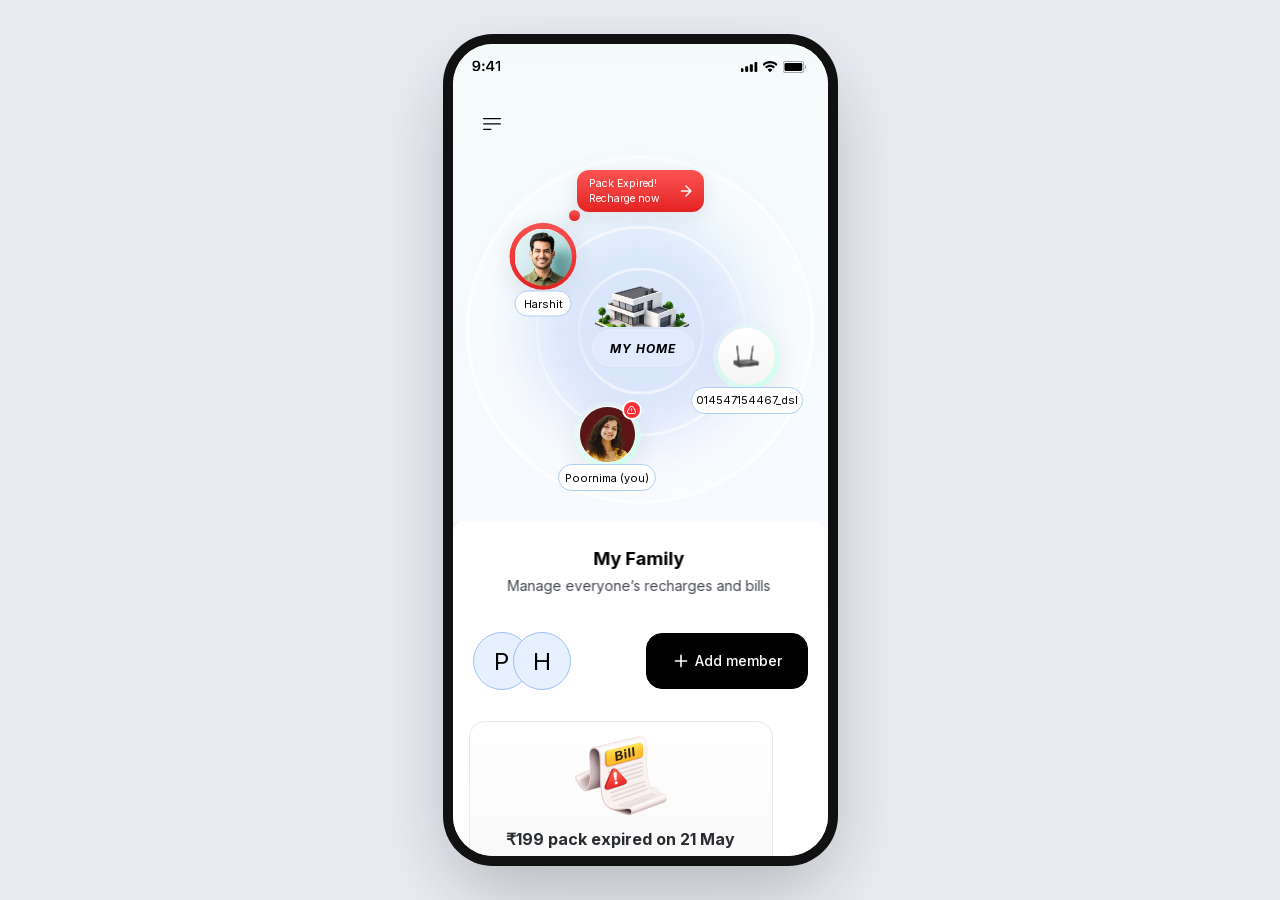
==== index.html @ bedd8c6b "Manage Family screen from Figma at 375x812 Co-Authored-By: Claude Opus 5.5 <noreply@anthropic.com>" ====
<!doctype html>
<html lang="en">
<head>
<meta charset="utf-8">
<meta name="viewport" content="width=device-width, initial-scale=1, viewport-fit=cover">
<title>My Family</title>
<link rel="stylesheet" href="fonts.css">
<link rel="stylesheet" href="screen.css">
<link rel="stylesheet" href="styles.css">
</head>
<body>
<div class="stage" id="stage">
  <div class="device" id="device">
    <main class="scroll" id="scroll">
      <!-- generated from Figma "Manage Family - Single User" (81554:162131) by figma/build.py -->
      <div class="fh">
          <div class="bg-white relative w-[375px] h-[812px]" id="screen">
            <div class="-translate-x-1/2 absolute bg-gradient-to-t from-[#f7f9ff] h-[565px] left-[calc(50%-0.25px)] overflow-clip to-[#f5fbfb] top-[0.08px] w-[375px]">
              <div class="-translate-x-1/2 absolute h-[72px] left-1/2 top-[44px] w-[375px]">
                <div class="absolute inset-[0_0.05%_0_-0.05%]">
                  <div class="absolute content-stretch flex flex-col items-start left-0 top-0">
                    <div class="content-stretch flex gap-[16px] items-center justify-center px-[20px] py-[16px] relative shrink-0 w-[375px]">
                      <div class="relative shrink-0 size-[40px]">
                        <img alt="" class="absolute block inset-0 max-w-none size-full" src="assets/imgIcon.svg">
                        <div class="absolute inset-1/4 overflow-clip">
                          <div class="absolute inset-[8.33%]">
                            <div class="-translate-x-1/2 -translate-y-1/2 absolute h-[10.222px] left-1/2 top-1/2 w-[16px]">
                              <div class="absolute inset-[-5.87%_-3.75%]">
                                <img alt="" class="block max-w-none size-full" src="assets/imgVector.svg">
                              </div>
                            </div>
                          </div>
                        </div>
                      </div>
                      <div class="content-stretch flex flex-col h-[40px] items-start relative shrink-0 w-[223px]"></div>
                      <div class="content-stretch flex items-center relative shrink-0 size-[40px]"></div>
                    </div>
                  </div>
                </div>
              </div>
              <div class="absolute h-[44px] left-0 top-0 w-[375px]">
                <div class="absolute h-[44px] left-0 top-0 w-[375px]"></div>
                <div class="absolute inset-[39.39%_5.42%_34.85%_88.09%]">
                  <img alt="" class="absolute block inset-0 max-w-none size-full" src="assets/imgBattery.svg">
                </div>
                <div class="absolute inset-[39.39%_13.24%_35.61%_82.67%]">
                  <img alt="" class="absolute block inset-0 max-w-none size-full" src="assets/imgWifi.svg">
                </div>
                <div class="absolute inset-[40.15%_18.67%_35.61%_76.8%]">
                  <img alt="" class="absolute block inset-0 max-w-none size-full" src="assets/imgCellularConnection.svg">
                </div>
                <div class="absolute inset-[27.27%_81.33%_27.27%_5.33%]">
                  <div class="-translate-x-1/2 -translate-y-1/2 absolute h-[11.089px] left-[calc(50%-10.79px)] top-[calc(50%-0.46px)] w-[28.426px]">
                    <img alt="" class="absolute block inset-0 max-w-none size-full" src="assets/img941.svg">
                  </div>
                </div>
              </div>
            </div>
            <div class="-translate-x-1/2 absolute h-[207px] left-[calc(50%-1.25px)] top-[189.08px] w-[203px]">
              <img alt="" class="absolute block inset-0 max-w-none size-full glow" src="assets/imgEllipse19119.svg">
            </div>
            <div class="-translate-x-1/2 absolute left-[calc(50%-1.25px)] size-[224px] top-[164.08px]">
              <img alt="" class="absolute block inset-0 max-w-none size-full glow" src="assets/imgEllipse19118.svg">
            </div>
            <div class="-translate-x-1/2 absolute contents left-1/2 top-[112.08px]">
              <div class="-translate-x-1/2 absolute bg-[rgba(255,255,255,0.3)] border-3 border-[rgba(255,255,255,0.6)] border-solid left-1/2 overflow-clip rounded-[360.92px] size-[348px] top-[112.08px]">
                <div class="-translate-x-1/2 -translate-y-1/2 absolute left-[calc(50%+0.5px)] size-[211px] top-[calc(50%+0.5px)]">
                  <img alt="" class="absolute block inset-0 max-w-none size-full" src="assets/imgEllipse19122.svg">
                </div>
                <div class="-translate-x-1/2 -translate-y-1/2 absolute left-[calc(50%+0.5px)] size-[127px] top-[calc(50%+0.5px)]">
                  <img alt="" class="absolute block inset-0 max-w-none size-full" src="assets/imgEllipse19123.svg">
                </div>
                <div class="absolute contents left-[120px] top-[168px]">
                  <div class="absolute bg-[rgba(255,255,255,0.2)] border border-[#eff1fc] border-solid h-[36px] left-[123px] rounded-[360.92px] top-[171px] w-[102px]"></div>
                  <div class="absolute contents left-[141px] top-[182px]">
                    <p class="-translate-x-1/2 [word-break:break-word] absolute font-[Inter] font-bold italic font-bold italic leading-[normal] left-[174px] text-[12px] text-black text-center top-[182px] tracking-[1px] whitespace-nowrap">
                      MY HOME
                    </p>
                  </div>
                </div>
                <div class="absolute h-[50px] left-[123.75px] top-[118px] w-[98px]">
                  <div class="absolute inset-0 overflow-hidden pointer-events-none">
                    <img alt="" class="absolute h-[160%] left-[-0.02%] max-w-none top-0 w-[100.56%]" src="assets/imgChatGptImageMay112026021814Pm1.png">
                  </div>
                </div>
              </div>
              <div class="-translate-x-1/2 -translate-y-1/2 absolute contents left-[calc(50%-32.75px)] top-[calc(50%-4.42px)]">
                <div class="absolute contents left-[121.25px] top-[357.08px]">
                  <div class="absolute contents left-[121.25px] top-[357.08px]">
                    <div class="absolute left-[121.25px] size-[67px] top-[357.08px]">
                      <div class="absolute inset-[-24.4%_-31.37%_-38.34%_-31.37%]">
                        <img alt="" class="block max-w-none size-full" src="assets/imgEllipse19121.svg">
                      </div>
                    </div>
                    <div class="absolute contents left-[126.25px] top-[362.08px]">
                      <div class="absolute contents left-[126.25px] top-[362.08px]">
                        <div class="absolute left-[126.25px] size-[57px] top-[362.08px]">
                          <img alt="" class="absolute block inset-0 max-w-none size-full" src="assets/imgEllipse19107.svg">
                        </div>
                        <div class="absolute contents left-[127.46px] top-[363.29px]">
                          <div class="absolute h-[57.732px] left-[117.32px] mask-alpha mask-intersect mask-no-clip mask-no-repeat mask-position-[10.136px_1.576px] mask-size-[54.579px_54.579px] top-[361.71px] w-[70.016px]" style="-webkit-mask-image:url(assets/imgScreenshot20260603At110626Am1.svg);mask-image:url(assets/imgScreenshot20260603At110626Am1.svg)">
                            <img alt="" class="absolute inset-0 max-w-none object-cover pointer-events-none size-full" src="assets/imgScreenshot20260603At110626Am2.png">
                          </div>
                        </div>
                      </div>
                    </div>
                  </div>
                </div>
                <div class="absolute bg-white border border-[#afcef4] border-solid h-[27px] left-[105.55px] rounded-[16px] top-[420.08px] w-[98.407px]"></div>
                <div class="-translate-x-1/2 -translate-y-1/2 [word-break:break-word] absolute flex flex-col font-[Inter] font-normal font-normal justify-center leading-[0] left-[154.75px] not-italic text-[11px] text-black text-center top-[434.08px] whitespace-nowrap" style="font-feature-settings:'liga' 0">
                  <p class="leading-[16px]">Poornima (you)</p>
                </div>
                <div class="-translate-x-1/2 -translate-y-1/2 absolute content-stretch flex items-center left-[calc(50%-8.25px)] top-[calc(50%-39.92px)]">
                  <div class="bg-[#fd2f36] border-[length:2px] border-[white] border-solid overflow-clip relative rounded-[100px] shrink-0 size-[20px]">
                    <div class="-translate-x-1/2 -translate-y-1/2 absolute content-stretch flex items-center justify-center left-1/2 rounded-[100px] top-1/2">
                      <div class="relative shrink-0 size-[12px]">
                        <div class="absolute inset-[12.5%]">
                          <div class="absolute inset-[4.45%_-0.01%]">
                            <img alt="" class="absolute block inset-0 max-w-none size-full" src="assets/imgIcn.svg">
                          </div>
                        </div>
                      </div>
                    </div>
                  </div>
                </div>
              </div>
              <div class="-translate-x-1/2 -translate-y-1/2 absolute contents left-[calc(50%+106.75px)] top-[calc(50%-81.42px)]">
                <div class="absolute contents left-[260.25px] top-[279.08px]">
                  <div class="absolute contents left-[260.25px] top-[279.08px]">
                    <div class="absolute left-[260.25px] size-[67px] top-[279.08px]">
                      <div class="absolute inset-[-24.4%_-31.37%_-38.34%_-31.37%]">
                        <img alt="" class="block max-w-none size-full" src="assets/imgEllipse19121.svg">
                      </div>
                    </div>
                    <div class="-translate-x-1/2 -translate-y-1/2 absolute contents left-[calc(50%+106.25px)] top-[calc(50%-93.42px)]">
                      <div class="absolute left-[265.25px] size-[57px] top-[284.08px]">
                        <img alt="" class="absolute block inset-0 max-w-none size-full" src="assets/imgGroup1597881185.svg">
                      </div>
                      <div class="-translate-x-1/2 -translate-y-1/2 absolute left-[calc(50%+106.25px)] mix-blend-luminosity size-[33px] top-[calc(50%-93.42px)]">
                        <img alt="" class="absolute inset-0 max-w-none object-cover opacity-80 pointer-events-none size-full" src="assets/imgImage1914.png">
                      </div>
                    </div>
                  </div>
                </div>
                <div class="absolute bg-white border border-[#afcef4] border-solid h-[27px] left-[238.25px] rounded-[16px] top-[343.08px] w-[112px]"></div>
                <div class="-translate-x-1/2 -translate-y-1/2 [word-break:break-word] absolute flex flex-col font-[Inter] font-normal font-normal justify-center leading-[0] left-[294.75px] not-italic text-[11px] text-black text-center top-[356.08px] whitespace-nowrap" style="font-feature-settings:'liga' 0">
                  <p class="leading-[16px]">014547154467_dsl</p>
                </div>
              </div>
              <div class="absolute contents left-[30.25px] top-[126.08px]">
                <a class="absolute contents cursor-pointer left-[116.25px] top-[126.08px]">
                  <div class="absolute bg-gradient-to-b from-[#fc5252] left-[116.25px] rounded-[16px] shadow-[0px_4px_13px_5px_rgba(133,140,143,0.1)] size-[11px] to-[#e32121] top-[166.08px]"></div>
                  <div class="absolute contents left-[124.25px] top-[126.08px]">
                    <div class="absolute contents left-[124.25px] top-[126.08px]">
                      <div class="absolute bg-gradient-to-b from-[#fc5252] h-[42px] left-[124.25px] rounded-[12px] shadow-[0px_4px_13px_5px_rgba(133,140,143,0.1)] to-[#e32121] top-[126.08px] w-[127.25px]"></div>
                      <div class="absolute left-[225.25px] overflow-clip size-[17px] top-[138.58px]">
                        <div class="absolute inset-[8.33%]">
                          <img alt="" class="absolute block inset-0 max-w-none size-full" src="assets/imgLiveContainer.svg">
                        </div>
                      </div>
                      <div class="-translate-y-1/2 [word-break:break-word] absolute flex flex-col font-[Inter] font-normal font-normal h-[26px] justify-center leading-[0] left-[136.25px] not-italic text-[10.5px] text-white top-[147.08px] w-[89px]">
                        <p class="leading-[15px]">Pack Expired! Recharge now</p>
                      </div>
                    </div>
                  </div>
                </a>
                <div class="absolute left-[30.25px] overflow-clip size-[120px] top-[167.08px]">
                  <div class="-translate-x-1/2 -translate-y-1/2 absolute content-stretch flex flex-col items-center justify-center left-[calc(50%+0.5px)] top-[calc(50%-1.5px)] w-[95px]">
                    <div class="grid-cols-[max-content] grid-rows-[max-content] inline-grid leading-[0] place-items-start relative shrink-0">
                      <div class="col-1 grid-cols-[max-content] grid-rows-[max-content] inline-grid ml-0 mt-0 place-items-start relative row-1">
                        <div class="col-1 ml-0 mt-0 relative row-1 size-[67px]">
                          <div class="absolute inset-[-24.4%_-31.37%_-38.34%_-31.37%]">
                            <img alt="" class="block max-w-none size-full" src="assets/imgEllipse19124.svg">
                          </div>
                        </div>
                        <div class="col-1 grid-cols-[max-content] grid-rows-[max-content] inline-grid ml-[5px] mt-[5px] place-items-start relative row-1">
                          <div class="col-1 ml-0 mt-0 relative row-1 size-[57px]">
                            <img alt="" class="absolute block inset-0 max-w-none size-full" src="assets/imgGroup1597881185.svg">
                          </div>
                        </div>
                      </div>
                    </div>
                    <div class="bg-white border border-[#afcef4] border-solid content-stretch flex items-center justify-center px-[8px] py-[4px] relative rounded-[16px] shrink-0">
                      <div class="[word-break:break-word] flex flex-col font-[Inter] font-normal font-normal justify-center leading-[0] not-italic relative shrink-0 text-[11px] text-black text-center whitespace-nowrap" style="font-feature-settings:'liga' 0">
                        <p class="leading-[16px]">Harshit</p>
                      </div>
                    </div>
                  </div>
                </div>
                <div class="absolute contents left-[62.25px] top-[185.08px]">
                  <div class="absolute h-[61.405px] left-[53.69px] mask-alpha mask-intersect mask-no-clip mask-no-repeat mask-position-[8.556px_0.847px] mask-size-[57px_57px] top-[184.23px] w-[68.613px]" style="-webkit-mask-image:url(assets/imgScreenshot20260603At110441Am1.svg);mask-image:url(assets/imgScreenshot20260603At110441Am1.svg)">
                    <img alt="" class="absolute inset-0 max-w-none object-cover pointer-events-none size-full" src="assets/imgScreenshot20260603At110441Am2.png">
                  </div>
                </div>
              </div>
            </div>
            <div class="-translate-x-1/2 absolute backdrop-blur-[8px] h-[114px] left-[calc(50%-1.25px)] overflow-clip top-[477.08px] w-[375px]">
              <div class="absolute bottom-0 content-stretch flex flex-col gap-[24px] items-center justify-end left-0 w-[375px]">
                <div class="bg-[white] content-stretch flex flex-col gap-[20px] items-center justify-center pt-[24px] px-[20px] relative rounded-tl-[24px] rounded-tr-[24px] shrink-0 w-[375px]">
                  <div class="content-stretch flex flex-col items-center justify-center relative shrink-0 w-[335px]">
                    <div class="content-stretch flex flex-col items-center justify-center relative shrink-0 w-[335px]">
                      <div class="sheet-text content-stretch flex flex-col gap-[4px] h-[76px] items-center relative shrink-0 w-full">
                        <div class="content-stretch flex gap-[4px] items-center justify-center px-[28px] relative shrink-0 w-full">
                          <div class="content-stretch flex flex-[1_0_0] items-center justify-center min-w-px relative">
                            <div class="[word-break:break-word] flex flex-[1_0_0] flex-col font-[Inter] font-bold justify-center leading-[0] min-w-px overflow-hidden relative text-[color:black] text-[length:18px] text-center text-ellipsis tracking-[0px]" style="font-feature-settings:'liga' 0">
                              <p class="leading-[26px] text-[18px]">My Family</p>
                            </div>
                          </div>
                        </div>
                        <p class="[word-break:break-word] flex-[1_0_0] font-[Inter] font-normal leading-[20px] min-h-px overflow-hidden relative text-[#44484f] text-[14px] text-center text-ellipsis tracking-[0px] w-[335px] whitespace-nowrap" style="font-feature-settings:'liga' 0">
                          Manage everyone’s recharges and bills
                        </p>
                      </div>
                    </div>
                  </div>
                  <div class="[word-break:break-word] flex flex-col font-[Inter] font-normal justify-center leading-[0] min-w-full relative shrink-0 text-[color:#696b6f] text-[length:14px] text-center tracking-[0px] w-[min-content]" style="font-feature-settings:'liga' 0">
                    <p class="leading-[20px]"> </p>
                  </div>
                </div>
              </div>
            </div>
            <div class="absolute content-stretch flex flex-col gap-[16px] items-start left-[16px] top-[935.08px] w-[343.5px]">
              <div class="content-stretch flex gap-[8px] items-start relative shrink-0 w-full">
                <div class="content-stretch flex flex-[1_0_0] gap-[4px] items-start min-w-px relative self-stretch">
                  <div class="content-stretch flex flex-[1_0_0] flex-col gap-[4px] items-start justify-center min-w-px relative">
                    <div class="content-stretch flex gap-[4px] items-center relative shrink-0">
                      <div class="content-stretch flex items-center justify-center relative shrink-0">
                        <p class="[word-break:break-word] font-[Inter] font-bold leading-[14px] relative shrink-0 text-[color:#696b6f] text-[length:12px] tracking-[1.92px] uppercase whitespace-nowrap">
                          FAMILY MEMBERS
                        </p>
                      </div>
                    </div>
                  </div>
                </div>
                <div class="content-stretch flex items-start relative shrink-0 size-[16px]">
                  <div class="flex-[1_0_0] h-full min-w-px overflow-clip relative">
                    <div class="absolute inset-[8.33%]">
                      <img alt="" class="absolute block inset-0 max-w-none size-full" src="assets/imgLiveContainer1.svg">
                    </div>
                  </div>
                </div>
              </div>
              <div class="bg-gradient-to-b border-[length:1px] border-[#e6e9ef] border-solid content-stretch flex flex-col from-[white] items-start overflow-clip relative rounded-[16px] shrink-0 to-[#f5f5f5] w-full">
                <div class="content-stretch flex flex-col gap-[16px] items-start p-[16px] relative shrink-0 w-full">
                  <div class="content-stretch flex flex-col gap-[16px] items-start relative shrink-0 w-full">
                    <div class="content-stretch flex flex-col gap-[16px] items-start relative shrink-0 w-full">
                      <div class="bg-[rgba(255,255,255,0)] content-stretch flex items-start relative shrink-0 w-full">
                        <div class="content-stretch flex flex-[1_0_0] gap-[12px] items-center justify-center min-w-px py-[8px] relative">
                          <div class="content-stretch flex flex-[1_0_0] gap-[8px] items-start min-w-px relative">
                            <div class="content-stretch flex items-center justify-center relative shrink-0">
                              <div class="relative rounded-[100px] shrink-0 size-[40px]">
                                <div class="absolute content-stretch flex items-center justify-center right-0 rounded-[100px] size-[40px] top-0">
                                  <div class="relative shrink-0 size-[40px]">
                                    <img alt="" class="absolute block inset-0 max-w-none size-full" height="40" src="assets/imgLogo.png" width="40">
                                    <div class="absolute inset-[2.5%]">
                                      <img alt="" class="absolute block inset-0 max-w-none size-full" src="assets/imgImagePlaceholder.svg">
                                    </div>
                                  </div>
                                </div>
                              </div>
                            </div>
                            <div class="content-stretch flex flex-col gap-[8px] items-start relative shrink-0">
                              <div class="content-stretch flex flex-col gap-[4px] items-start relative shrink-0 w-full">
                                <div class="content-stretch flex gap-[4px] items-center relative shrink-0 w-full">
                                  <div class="[word-break:break-word] flex flex-col font-[Inter] font-bold justify-center leading-[0] relative shrink-0 text-[color:#292c31] text-[length:14px] tracking-[0px] whitespace-nowrap" style="font-feature-settings:'liga' 0">
                                    <p class="leading-[16px]">Poornima (You)</p>
                                  </div>
                                </div>
                                <div class="content-stretch flex gap-[4px] items-center relative shrink-0 w-[201px]">
                                  <div class="[word-break:break-word] flex flex-[1_0_0] flex-col font-[Inter] font-normal justify-center leading-[0] min-w-px relative text-[color:#696b6f] text-[length:14px] tracking-[0px]" style="font-feature-settings:'liga' 0">
                                    <p class="leading-[20px]">₹ 349 • 5G unlimited data • 1 additional pack</p>
                                  </div>
                                </div>
                              </div>
                            </div>
                          </div>
                          <div class="content-stretch flex items-start relative shrink-0">
                            <div class="relative shrink-0 size-[20px]">
                              <div class="absolute inset-[8.33%]">
                                <img alt="" class="absolute block inset-0 max-w-none size-full" src="assets/imgLiveContainer2.svg">
                              </div>
                            </div>
                          </div>
                        </div>
                      </div>
                      <div class="h-0 relative shrink-0 w-full"><div class="absolute inset-[-1px_0_0_0]"><img alt="" class="block max-w-none size-full" src="assets/imgTypeCardDividerModeSingleLine.svg"></div></div>
                      <div class="bg-[rgba(255,255,255,0)] content-stretch flex items-start relative shrink-0 w-full">
                        <div class="content-stretch flex flex-[1_0_0] gap-[12px] items-start min-w-px py-[8px] relative">
                          <div class="content-stretch flex flex-[1_0_0] gap-[8px] items-start min-w-px relative">
                            <div class="relative rounded-[100px] shrink-0 size-[40px]">
                              <div class="absolute content-stretch flex items-center justify-center right-0 rounded-[100px] size-[40px] top-0">
                                <div class="relative shrink-0 size-[40px]">
                                  <img alt="" class="absolute block inset-0 max-w-none size-full" height="40" src="assets/imgLogo.png" width="40">
                                  <div class="absolute inset-[2.5%]">
                                    <img alt="" class="absolute block inset-0 max-w-none size-full" src="assets/imgImagePlaceholder.svg">
                                  </div>
                                </div>
                              </div>
                            </div>
                            <div class="content-stretch flex flex-col gap-[8px] items-start relative shrink-0">
                              <div class="content-stretch flex flex-col gap-[4px] items-start relative shrink-0 w-full">
                                <div class="content-stretch flex gap-[4px] items-center relative shrink-0 w-full">
                                  <div class="[word-break:break-word] flex flex-col font-[Inter] font-bold justify-center leading-[0] relative shrink-0 text-[color:#292c31] text-[length:14px] tracking-[0px] whitespace-nowrap" style="font-feature-settings:'liga' 0">
                                    <p class="leading-[20px]">Harshit</p>
                                  </div>
                                </div>
                                <div class="content-stretch flex gap-[4px] items-center relative shrink-0 w-[201px]">
                                  <div class="[word-break:break-word] flex flex-[1_0_0] flex-col font-[Inter] font-normal justify-center leading-[0] min-w-px relative text-[color:#696b6f] text-[length:14px] tracking-[0px]" style="font-feature-settings:'liga' 0">
                                    <p class="leading-[20px]">₹ 199 smart pack</p>
                                  </div>
                                </div>
                              </div>
                            </div>
                          </div>
                          <div class="content-stretch flex gap-[8px] items-center justify-end relative shrink-0">
                            <div class="content-stretch flex flex-col items-end justify-center relative shrink-0">
                              <div class="content-stretch flex flex-col items-start justify-center relative shrink-0">
                                <div class="bg-[#ffd5d7] border-[length:1px] border-[#feacaf] border-solid content-stretch flex h-[16px] items-center overflow-clip px-[8px] relative rounded-[4px] shrink-0 w-full">
                                  <div class="content-stretch flex gap-[4px] items-center relative shrink-0">
                                    <div class="[word-break:break-word] flex flex-col font-[Inter] font-bold justify-center leading-[0] relative shrink-0 text-[color:#981c20] text-[length:11px] text-center tracking-[0px] whitespace-nowrap" style="font-feature-settings:'liga' 0">
                                      <p class="leading-[12px]">Action Due</p>
                                    </div>
                                  </div>
                                </div>
                              </div>
                            </div>
                            <div class="relative shrink-0 size-[20px]">
                              <div class="absolute inset-[8.33%]">
                                <img alt="" class="absolute block inset-0 max-w-none size-full" src="assets/imgLiveContainer3.svg">
                              </div>
                            </div>
                          </div>
                        </div>
                      </div>
                      <div class="h-0 relative shrink-0 w-full"><div class="absolute inset-[-1px_0_0_0]"><img alt="" class="block max-w-none size-full" src="assets/imgTypeCardDividerModeSingleLine.svg"></div></div>
                      <div class="bg-[rgba(255,255,255,0)] content-stretch flex items-start relative shrink-0 w-full">
                        <div class="content-stretch flex flex-[1_0_0] gap-[12px] items-start min-w-px py-[8px] relative">
                          <div class="content-stretch flex flex-[1_0_0] gap-[8px] items-start min-w-px relative">
                            <div class="content-stretch flex items-center justify-center relative shrink-0">
                              <div class="relative rounded-[100px] shrink-0 size-[40px]">
                                <div class="absolute content-stretch flex items-center justify-center right-0 rounded-[100px] size-[40px] top-0">
                                  <div class="relative shrink-0 size-[40px]">
                                    <img alt="" class="absolute block inset-0 max-w-none size-full" height="40" src="assets/imgLogo1.png" width="40">
                                    <div class="absolute inset-[2.5%]">
                                      <img alt="" class="absolute block inset-0 max-w-none size-full" height="38" src="assets/imgImagePlaceholder1.png" width="38">
                                    </div>
                                  </div>
                                </div>
                              </div>
                            </div>
                            <div class="content-stretch flex flex-col gap-[8px] items-start relative shrink-0">
                              <div class="content-stretch flex flex-col gap-[4px] items-start relative shrink-0 w-full">
                                <div class="content-stretch flex gap-[4px] items-center relative shrink-0 w-full">
                                  <div class="[word-break:break-word] flex flex-col font-[Inter] font-bold justify-center leading-[0] relative shrink-0 text-[color:#292c31] text-[length:14px] tracking-[0px] whitespace-nowrap" style="font-feature-settings:'liga' 0">
                                    <p class="leading-[20px]">014547154467_dsl</p>
                                  </div>
                                </div>
                                <div class="content-stretch flex gap-[4px] items-center relative shrink-0 w-[201px]">
                                  <div class="[word-break:break-word] flex flex-[1_0_0] flex-col font-[Inter] font-normal justify-center leading-[0] min-w-px relative text-[color:#696b6f] text-[length:14px] tracking-[0px]" style="font-feature-settings:'liga' 0">
                                    <p class="leading-[20px]">₹ 3999 plan • VIP • 1 Gbps</p>
                                  </div>
                                </div>
                              </div>
                            </div>
                          </div>
                          <div class="content-stretch flex items-start relative shrink-0">
                            <div class="relative shrink-0 size-[20px]">
                              <div class="absolute inset-[8.33%]">
                                <img alt="" class="absolute block inset-0 max-w-none size-full" src="assets/imgLiveContainer2.svg">
                              </div>
                            </div>
                          </div>
                        </div>
                      </div>
                    </div>
                  </div>
                </div>
              </div>
            </div>
            <div class="absolute content-stretch flex flex-col gap-[16px] items-start left-[16px] top-[1829.08px] w-[343px]">
              <div class="content-stretch flex gap-[8px] items-start relative shrink-0 w-full">
                <div class="content-stretch flex flex-[1_0_0] gap-[4px] items-start min-w-px relative self-stretch">
                  <div class="content-stretch flex flex-[1_0_0] flex-col gap-[4px] items-start justify-center min-w-px relative">
                    <div class="content-stretch flex gap-[4px] items-center relative shrink-0">
                      <div class="content-stretch flex items-center justify-center relative shrink-0">
                        <p class="[word-break:break-word] font-[Inter] font-bold leading-[14px] relative shrink-0 text-[color:#696b6f] text-[length:12px] tracking-[1.92px] uppercase whitespace-nowrap">
                          Need more help
                        </p>
                      </div>
                    </div>
                  </div>
                </div>
              </div>
              <div class="bg-gradient-to-b border-[length:1px] border-[#e6e9ef] border-solid content-stretch flex from-[white] gap-[8px] items-center justify-center overflow-clip px-[12px] py-[8px] relative rounded-[16px] shrink-0 to-[#f5f5f5] w-full">
                <div class="content-stretch flex items-center justify-center relative shrink-0">
                  <div class="relative shrink-0 size-[56px]">
                    <div class="absolute inset-[4.17%] overflow-clip">
                      <img alt="" class="absolute inset-0 max-w-none object-cover pointer-events-none size-full" src="assets/imgLiveContainer4.png">
                      <div class="absolute inset-[5.18%_0]">
                        <div class="absolute inset-0 overflow-hidden pointer-events-none">
                          <img alt="" class="absolute h-[129.74%] left-[-6.61%] max-w-none top-[-11.69%] w-[116.3%]" src="assets/imgLiveContainer4.png">
                        </div>
                      </div>
                    </div>
                  </div>
                </div>
                <div class="content-stretch flex flex-[1_0_0] gap-[8px] items-center justify-center min-w-px relative">
                  <div class="flex flex-row items-center self-stretch">
                    <div class="[word-break:break-word] content-stretch flex flex-col h-full items-start leading-[0] relative shrink-0 w-[219px]">
                      <div class="flex flex-col font-[Inter] font-bold justify-center relative shrink-0 text-[color:#292c31] text-[length:14px] tracking-[0px] whitespace-nowrap" style="font-feature-settings:'liga' 0">
                        <p class="leading-[20px]">Having an issue?</p>
                      </div>
                      <div class="flex flex-col font-[Inter] font-normal justify-center min-w-full relative shrink-0 text-[color:#696b6f] text-[length:12px] tracking-[0px] w-[min-content]" style="font-feature-settings:'liga' 0">
                        <p class="leading-[18px]">Raise a request and we’ll help fix it</p>
                      </div>
                    </div>
                  </div>
                  <div class="relative shrink-0 size-[24px]">
                    <div class="absolute inset-[8.33%]">
                      <img alt="" class="absolute block inset-0 max-w-none size-full" src="assets/imgLiveContainer5.svg">
                    </div>
                  </div>
                </div>
              </div>
            </div>
            <div class="absolute contents left-[20px] top-[588.08px]">
              <div class="absolute contents left-[20px] top-[588.08px]">
                <div class="absolute left-[20px] size-[58px] top-[588.08px]">
                  <div class="absolute bg-[#e6f0ff] border-[1.813px] border-[#9cbff6] border-solid content-stretch flex items-center justify-center left-0 rounded-[241.667px] size-[58px] top-0">
                    <div class="[word-break:break-word] flex flex-col font-[Inter] font-normal justify-center leading-[0] relative shrink-0 text-[color:black] text-[length:24.17px] text-center tracking-[0px] whitespace-nowrap" style="font-feature-settings:'liga' 0">
                      <p class="leading-[29px]">P</p>
                    </div>
                  </div>
                </div>
                <div class="absolute left-[60px] size-[58px] top-[588.08px]">
                  <div class="absolute bg-[#e6f0ff] border-[1.813px] border-[#9cbff6] border-solid content-stretch flex items-center justify-center left-0 rounded-[241.667px] size-[58px] top-0">
                    <div class="[word-break:break-word] flex flex-col font-[Inter] font-normal justify-center leading-[0] relative shrink-0 text-[color:black] text-[length:24.17px] text-center tracking-[0px] whitespace-nowrap" style="font-feature-settings:'liga' 0">
                      <p class="leading-[29px]">H</p>
                    </div>
                  </div>
                </div>
              </div>
              <div class="absolute bg-[black] border-[length:1px] border-[black] border-solid content-stretch flex gap-[4px] h-[56px] items-center justify-center px-[12px] right-[20px] rounded-[16px] top-[589.08px]">
                <div class="content-stretch flex gap-[4px] items-center justify-center relative shrink-0 w-[136px]">
                  <div class="overflow-clip relative shrink-0 size-[20px]">
                    <div class="absolute inset-[8.33%]">
                      <img alt="" class="absolute block inset-0 max-w-none size-full" src="assets/imgLiveContainer6.svg">
                    </div>
                  </div>
                  <div class="[word-break:break-word] flex flex-col font-[Inter] font-medium justify-center leading-[0] relative shrink-0 text-[color:white] text-[length:14px] text-center tracking-[0px] whitespace-nowrap" style="font-feature-settings:'liga' 0">
                    <p class="leading-[16px]">Add member</p>
                  </div>
                </div>
              </div>
            </div>
            <div class="-translate-x-1/2 absolute bg-gradient-to-b border border-[#e6e9ef] border-solid content-stretch flex flex-col from-[white] items-start left-1/2 overflow-clip rounded-[16px] to-[#f5f5f5] top-[1963.08px] w-[343px]">
              <div class="content-stretch flex flex-col gap-[20px] items-center p-[16px] relative shrink-0 w-full">
                <div class="relative shrink-0 size-[90px]">
                  <img alt="" class="absolute inset-0 max-w-none object-cover pointer-events-none size-full" src="assets/imgChatGptImageMay112026031755Pm1.png">
                </div>
                <div class="content-stretch flex flex-col gap-[8px] items-center relative shrink-0 w-full">
                  <div class="content-stretch flex flex-col gap-[16px] items-center relative shrink-0">
                    <div class="content-stretch flex flex-col gap-[4px] items-start relative shrink-0">
                      <p class="[word-break:break-word] font-[Inter] font-bold leading-[18px] relative shrink-0 text-[color:#292c31] text-[length:16px] text-center tracking-[0px] w-[303px]" style="font-feature-settings:'liga' 0">
                        Setup your family
                      </p>
                      <div class="content-stretch flex flex-col gap-[4px] items-center relative shrink-0 w-full">
                        <p class="[word-break:break-word] font-[Inter] font-normal leading-[20px] relative shrink-0 text-[color:#696b6f] text-[length:14px] text-center tracking-[0px] w-full" style="font-feature-settings:'liga' 0">
                          Manage all connections, bills and get support for them at one place
                        </p>
                      </div>
                    </div>
                  </div>
                </div>
                <div class="content-stretch flex items-start relative shrink-0 w-[303px]">
                  <div class="bg-gradient-to-t border-[length:1px] border-[#292c31] border-solid content-stretch flex from-[black] gap-[12px] h-[40px] items-center justify-center px-[4px] relative rounded-[12px] shrink-0 to-[#2d2b2b] w-[303px]">
                    <div class="content-stretch flex gap-[4px] items-center relative shrink-0">
                      <div class="[word-break:break-word] flex flex-col font-[Inter] font-medium justify-center leading-[0] relative shrink-0 text-[color:white] text-[length:14px] text-center whitespace-nowrap" style="font-feature-settings:'liga' 0">
                        <p class="leading-[16px]">Add family member</p>
                      </div>
                    </div>
                  </div>
                </div>
              </div>
            </div>
            <div class="absolute content-stretch flex flex-col gap-[16px] items-start left-0 top-[1291.08px] w-[375px] px-[16px] offers">
              <div class="content-stretch flex flex-col items-start relative shrink-0">
                <div class="content-stretch flex flex-col gap-[16px] items-start justify-center relative shrink-0">
                  <div class="content-stretch flex gap-[8px] items-start relative shrink-0 w-[343px]">
                    <div class="content-stretch flex flex-[1_0_0] gap-[4px] items-center min-w-px relative self-stretch">
                      <div class="content-stretch flex flex-[1_0_0] flex-col gap-[4px] items-start justify-center min-w-px relative">
                        <div class="content-stretch flex gap-[4px] items-center relative shrink-0">
                          <div class="content-stretch flex items-center justify-center relative shrink-0">
                            <p class="[word-break:break-word] font-[Inter] font-bold leading-[14px] relative shrink-0 text-[color:#696b6f] text-[length:12px] tracking-[1.92px] uppercase whitespace-nowrap">
                              Offers for you
                            </p>
                          </div>
                        </div>
                      </div>
                    </div>
                  </div>
                </div>
              </div>
              <div class="content-stretch flex gap-[18px] items-center leading-[0] relative shrink-0 w-full">
                <div class="grid-cols-[max-content] grid-rows-[max-content] inline-grid place-items-start relative shrink-0">
                  <div class="col-1 h-[182px] ml-0 mt-0 overflow-clip relative rounded-[16px] row-1 w-[304px]" style="background-image:linear-gradient(135.89441424111476deg, rgb(255, 255, 255) 10.763%, rgb(230, 240, 255) 14.693%, rgb(255, 255, 255) 95.529%)">
                    <div class="absolute left-[-48.34px] size-[148.504px] top-[-137.04px]">
                      <div class="absolute inset-[-90.23%]">
                        <img alt="" class="block max-w-none size-full" src="assets/imgEllipse19128.svg">
                      </div>
                    </div>
                    <p class="[word-break:break-word] absolute bg-clip-text font-[Inter] font-black italic font-black italic leading-[19.376px] left-[12.26px] text-[28px] text-[transparent] top-[22.32px] whitespace-nowrap" style="background-image:linear-gradient(112.14812244992294deg, rgb(5, 41, 98) 35.65%, rgb(7, 56, 232) 101.16%);font-feature-settings:\'liga\' 0">Save ₹1200 </p>
                    <p class="[word-break:break-word] absolute font-[Inter] font-medium italic font-medium italic leading-[19.376px] left-[12.26px] text-[12px] text-black top-[48.47px] uppercase whitespace-nowrap" style="font-feature-settings:'liga' 0">
                      every year
                    </p>
                    <p class="[word-break:break-word] absolute font-[Inter] font-normal font-normal leading-[0] left-[12.26px] text-[#383838] text-[0px] top-[79.68px] w-[196.971px]" style="font-feature-settings:'liga' 0">
                      <span class="leading-[20px] text-[12px]">Add a postpaid connection to your plan</span>
                      <span class="leading-[20px] text-[12px]"> </span>
                      <span class="leading-[20px] text-[12px]">Starting at </span>
                      <span class="font-[Inter] font-extrabold italic font-extrabold italic leading-[20px] text-[12px]" style="font-feature-settings:'liga' 0">
                        ₹349/month
                      </span>
                    </p>
                    <div class="absolute bg-[black] border-[length:1px] border-[black] border-solid content-stretch flex gap-[4px] h-[32px] items-center justify-center left-[12.26px] px-[12px] rounded-[12px] top-[130.53px] w-[110px]">
                      <div class="content-stretch flex gap-[4px] items-center justify-center relative shrink-0 w-[136px]">
                        <div class="[word-break:break-word] flex flex-col font-[Inter] font-medium justify-center leading-[0] relative shrink-0 text-[color:white] text-[length:14px] text-center tracking-[0px] whitespace-nowrap" style="font-feature-settings:'liga' 0">
                          <p class="leading-[16px]">Add Now</p>
                        </div>
                        <div class="overflow-clip relative shrink-0 size-[20px]">
                          <div class="absolute inset-[8.33%]">
                            <img alt="" class="absolute block inset-0 max-w-none size-full" src="assets/imgLiveContainer7.svg">
                          </div>
                        </div>
                      </div>
                    </div>
                    <div class="absolute flex items-center justify-center left-[167.26px] size-[183.036px] top-[32.36px]">
                      <div class="flex-none rotate-[-23.17deg]">
                        <div class="relative size-[139.424px]">
                          <img alt="" class="absolute inset-0 max-w-none object-cover pointer-events-none size-full" src="assets/imgImage1440.png">
                        </div>
                      </div>
                    </div>
                    <div class="absolute flex items-center justify-center left-[164.47px] size-[185.822px] top-[111.09px]">
                      <div class="-scale-y-100 flex-none rotate-[25.46deg]">
                        <div class="relative size-[139.424px]">
                          <img alt="" class="absolute inset-0 max-w-none object-cover opacity-11 pointer-events-none size-full" src="assets/imgImage1440.png">
                        </div>
                      </div>
                    </div>
                  </div>
                </div>
                <div class="grid-cols-[max-content] grid-rows-[max-content] inline-grid place-items-start relative shrink-0">
                  <div class="col-1 h-[182px] ml-0 mt-0 overflow-clip relative rounded-[16px] row-1 w-[304px]" style="background-image:linear-gradient(135.89441424111476deg, rgb(255, 255, 255) 10.763%, rgb(230, 240, 255) 14.693%, rgb(255, 255, 255) 95.529%)">
                    <div class="absolute left-[-48.34px] size-[148.504px] top-[-137.04px]">
                      <div class="absolute inset-[-90.23%]">
                        <img alt="" class="block max-w-none size-full" src="assets/imgEllipse19128.svg">
                      </div>
                    </div>
                    <p class="[word-break:break-word] absolute bg-clip-text font-[Inter] font-black italic font-black italic leading-[19.376px] left-[12.26px] text-[28px] text-[transparent] top-[22.32px] whitespace-nowrap" style="background-image:linear-gradient(108.5074594219156deg, rgb(5, 41, 98) 21.608%, rgb(7, 56, 232) 100.96%);font-feature-settings:\'liga\' 0">Save ₹1200 </p>
                    <p class="[word-break:break-word] absolute font-[Inter] font-medium italic font-medium italic leading-[19.376px] left-[12.26px] text-[12px] text-black top-[48.47px] uppercase whitespace-nowrap" style="font-feature-settings:'liga' 0">
                      every year
                    </p>
                    <p class="[word-break:break-word] absolute font-[Inter] font-normal font-normal leading-[0] left-[12.26px] text-[#383838] text-[0px] top-[79.68px] w-[196.971px]" style="font-feature-settings:'liga' 0">
                      <span class="leading-[20px] text-[12px]">Add a postpaid connection to your plan</span>
                      <span class="leading-[20px] text-[12px]"> </span>
                      <span class="leading-[20px] text-[12px]">Starting at </span>
                      <span class="font-[Inter] font-extrabold italic font-extrabold italic leading-[20px] text-[12px]" style="font-feature-settings:'liga' 0">
                        ₹349/month
                      </span>
                    </p>
                    <div class="-translate-x-1/2 absolute left-[calc(50%+94.33px)] size-[109.163px] top-[72.47px]">
                      <div class="absolute inset-0 overflow-hidden pointer-events-none">
                        <img alt="" class="absolute left-[-15.27%] max-w-none size-[136.25%] top-[-13.22%]" src="assets/imgChatGptImageApr152026114542Am1.png">
                      </div>
                    </div>
                    <div class="absolute bg-[black] border-[length:1px] border-[black] border-solid content-stretch flex gap-[4px] inset-[71.72%_59.78%_10.7%_4.03%] items-center justify-center px-[12px] rounded-[12px]">
                      <div class="content-stretch flex gap-[4px] items-center justify-center relative shrink-0 w-[136px]">
                        <div class="[word-break:break-word] flex flex-col font-[Inter] font-medium justify-center leading-[0] relative shrink-0 text-[color:white] text-[length:14px] text-center tracking-[0px] whitespace-nowrap" style="font-feature-settings:'liga' 0">
                          <p class="leading-[16px]">Add Now</p>
                        </div>
                        <div class="overflow-clip relative shrink-0 size-[20px]">
                          <div class="absolute inset-[8.33%]">
                            <img alt="" class="absolute block inset-0 max-w-none size-full" src="assets/imgLiveContainer7.svg">
                          </div>
                        </div>
                      </div>
                    </div>
                  </div>
                </div>
              </div>
            </div>
            <div class="-translate-x-1/2 absolute content-stretch flex flex-col gap-[16px] items-start left-1/2 top-[1535.08px] w-[343px]">
              <div class="content-stretch flex flex-col items-center relative shrink-0 w-full">
                <div class="content-stretch flex gap-[8px] items-start relative shrink-0 w-full">
                  <div class="content-stretch flex flex-[1_0_0] gap-[4px] items-start min-w-px relative self-stretch">
                    <div class="content-stretch flex flex-[1_0_0] flex-col gap-[4px] items-start justify-center min-w-px relative">
                      <div class="content-stretch flex gap-[4px] items-center relative shrink-0">
                        <div class="content-stretch flex items-center justify-center relative shrink-0">
                          <p class="[word-break:break-word] font-[Inter] font-bold leading-[14px] relative shrink-0 text-[color:#696b6f] text-[length:12px] tracking-[1.92px] uppercase whitespace-nowrap">
                            Service requests
                          </p>
                        </div>
                      </div>
                    </div>
                  </div>
                  <div class="content-stretch flex items-start relative shrink-0">
                    <div class="bg-[rgba(255,255,255,0)] content-stretch flex flex-col items-center justify-center overflow-clip relative shrink-0">
                      <div class="content-stretch flex gap-[2px] items-center relative shrink-0">
                        <p class="[word-break:break-word] font-[Inter] font-medium leading-[16px] relative shrink-0 text-[color:#075ee8] text-[length:14px] text-center whitespace-nowrap" style="font-feature-settings:'liga' 0">
                          View all
                        </p>
                      </div>
                    </div>
                  </div>
                </div>
              </div>
              <div class="content-stretch flex flex-col gap-[16px] items-center relative shrink-0 w-full">
                <div class="bg-gradient-to-b border border-[#e6e9ef] border-solid from-[white] h-[174px] overflow-clip relative rounded-[16px] shrink-0 to-[#f5f5f5] w-full">
                  <div class="absolute content-stretch flex gap-[16px] items-center left-[15px] top-[25px] w-[311px]">
                    <div class="content-stretch flex flex-[1_0_0] gap-[4px] items-center min-w-px relative">
                      <div class="relative shrink-0 size-[16px]">
                        <div class="absolute inset-[8.33%]">
                          <img alt="" class="absolute block inset-0 max-w-none size-full" src="assets/imgLiveContainer8.svg">
                        </div>
                      </div>
                      <p class="[word-break:break-word] flex-[1_0_0] font-[Inter] font-semibold leading-[14px] min-w-px relative text-[color:#fd2f36] text-[length:12px] tracking-[0px]" style="font-feature-settings:'liga' 0">
                        Wi-Fi
                      </p>
                    </div>
                    <p class="[word-break:break-word] flex-[1_0_0] font-[Inter] font-semibold leading-[14px] min-w-px relative text-[color:#292c31] text-[length:12px] text-right tracking-[0px]" style="font-feature-settings:'liga' 0">
                      014547154467_dsl
                    </p>
                  </div>
                  <div class="[word-break:break-word] absolute content-stretch flex flex-col gap-[4px] h-[40px] items-start leading-[0] left-[11px] text-center top-[57px] tracking-[0px] w-[311px]">
                    <div class="flex flex-col font-[Inter] font-bold justify-center relative shrink-0 text-[color:#292c31] text-[length:14px] w-[303px]" style="font-feature-settings:'liga' 0">
                      <p class="leading-[16px]">We’re working on your connection</p>
                    </div>
                    <div class="flex flex-col font-[Inter] font-medium justify-center overflow-hidden relative shrink-0 text-[0px] text-[color:#3e4146] text-ellipsis w-[303px]" style="font-feature-settings:'liga' 0">
                      <p class="not-italic text-[14px]">
                        <span class="font-[Inter] font-medium font-medium leading-[20px]">Assigned to Amit • Expected by </span>
                        <span class="font-[Inter] font-bold font-bold leading-[20px]" style="font-feature-settings:'liga' 0">
                          6:00 PM
                        </span>
                      </p>
                    </div>
                  </div>
                  <div class="-translate-x-1/2 absolute bg-[#e6e9ef] h-[8px] left-1/2 rounded-[100px] top-[114px] w-[266px]">
                    <div class="absolute bg-gradient-to-b from-[#fc5252] inset-[0_40%_0_0] rounded-[100px] to-[#e32121]"></div>
                  </div>
                  <div class="absolute contents left-[29px] top-[105.5px]">
                    <div class="absolute left-[30px] size-[24px] top-[106.5px]">
                      <img alt="" class="absolute block inset-0 max-w-none size-full" src="assets/imgEllipse18999.svg">
                    </div>
                    <div class="absolute left-[36px] size-[12.923px] top-[112.5px]">
                      <img alt="" class="absolute block inset-0 max-w-none size-full" src="assets/imgWifiX.svg">
                    </div>
                  </div>
                  <div class="absolute contents left-[288px] top-[105.5px]">
                    <div class="absolute left-[289px] size-[24px] top-[106.5px]">
                      <img alt="" class="absolute block inset-0 max-w-none size-full" src="assets/imgEllipse19000.svg">
                    </div>
                    <div class="absolute left-[295px] size-[12.923px] top-[112.5px]"></div>
                  </div>
                  <div class="-translate-x-1/2 absolute contents left-1/2 top-[105.5px]">
                    <div class="absolute left-[159.5px] size-[24px] top-[106.5px]">
                      <img alt="" class="absolute block inset-0 max-w-none size-full" src="assets/imgEllipse18999.svg">
                    </div>
                    <div class="absolute inset-[65.09%_48.47%_28.88%_48.47%]">
                      <img alt="" class="absolute block inset-0 max-w-none size-full" src="assets/imgVector1.svg">
                    </div>
                  </div>
                  <div class="-translate-y-1/2 [word-break:break-word] absolute flex flex-col font-[Inter] font-semibold justify-center leading-[0] left-[19px] text-[color:#3e4146] text-[length:12px] top-[148px] tracking-[0px] whitespace-nowrap" style="font-feature-settings:'liga' 0">
                    <p class="leading-[18px]">Raised</p>
                  </div>
                  <div class="-translate-y-1/2 [word-break:break-word] absolute flex flex-col font-[Inter] font-semibold justify-center leading-[0] left-[calc(50%-32px)] text-[color:#3e4146] text-[length:12px] top-[148px] tracking-[0px] whitespace-nowrap" style="font-feature-settings:'liga' 0">
                    <p class="leading-[18px]">In progress</p>
                  </div>
                  <div class="-translate-x-full -translate-y-1/2 [word-break:break-word] absolute flex flex-col font-[Inter] font-normal justify-center leading-[0] left-[325.5px] text-[color:#696b6f] text-[length:12px] text-right top-[148px] tracking-[0px] whitespace-nowrap" style="font-feature-settings:'liga' 0">
                    <p class="leading-[18px]">Resolved</p>
                  </div>
                </div>
                <div class="bg-[black] border-[length:1px] border-[black] border-solid content-stretch flex gap-[4px] h-[40px] items-center justify-center px-[4px] relative rounded-[12px] shrink-0 w-[279px]">
                  <div class="content-stretch flex gap-[4px] items-center relative shrink-0">
                    <div class="[word-break:break-word] flex flex-col font-[Inter] font-medium justify-center leading-[0] relative shrink-0 text-[color:white] text-[length:14px] text-center tracking-[0px] whitespace-nowrap" style="font-feature-settings:'liga' 0">
                      <p class="leading-[16px]">Track Request</p>
                    </div>
                  </div>
                </div>
              </div>
            </div>
            <div class="-translate-x-1/2 absolute bg-gradient-to-b border border-[#e6e9ef] border-solid content-stretch flex flex-col from-[white] gap-[20px] h-[226px] items-center left-[calc(50%-19.5px)] p-[16px] rounded-[16px] to-[#f5f5f5] top-[677.08px] w-[304px]">
              <div class="content-stretch flex h-[72px] items-center justify-center relative shrink-0">
                <div class="relative shrink-0 size-[120px]">
                  <div class="absolute inset-[4.17%] overflow-clip">
                    <img alt="" class="absolute inset-0 max-w-none object-cover pointer-events-none size-full" src="assets/imgLiveContainer4.png">
                    <div class="absolute inset-[5.18%_0]">
                      <div class="absolute inset-0 overflow-hidden pointer-events-none">
                        <img alt="" class="absolute h-[129.74%] left-[-6.61%] max-w-none top-[-11.69%] w-[116.3%]" src="assets/imgLiveContainer4.png">
                      </div>
                    </div>
                  </div>
                </div>
              </div>
              <div class="content-stretch flex flex-col gap-[8px] items-center relative shrink-0 w-full">
                <div class="content-stretch flex flex-col gap-[16px] items-center relative shrink-0">
                  <div class="content-stretch flex flex-col gap-[4px] items-start relative shrink-0">
                    <p class="[word-break:break-word] font-[Inter] font-bold leading-[18px] relative shrink-0 text-[color:#292c31] text-[length:16px] text-center tracking-[0px] w-[303px]" style="font-feature-settings:'liga' 0">
                      ₹199 pack expired on 21 May
                    </p>
                    <div class="content-stretch flex flex-col gap-[4px] items-center relative shrink-0 w-full">
                      <div class="content-stretch flex gap-[4px] items-center justify-center relative shrink-0 w-full">
                        <p class="[word-break:break-word] font-[Inter] font-normal leading-[20px] relative shrink-0 text-[color:#696b6f] text-[length:14px] text-center tracking-[0px] whitespace-nowrap" style="font-feature-settings:'liga' 0">
                          Prepaid
                        </p>
                        <div class="bg-[rgba(255,255,255,0)] content-stretch flex flex-col h-[20px] items-center justify-center overflow-clip relative shrink-0">
                          <div class="content-stretch flex gap-[2px] items-center relative shrink-0">
                            <p class="[word-break:break-word] font-[Inter] font-normal leading-[20px] relative shrink-0 text-[color:#696b6f] text-[length:14px] text-center tracking-[0px] whitespace-nowrap" style="font-feature-settings:'liga' 0">•7787878787 </p>
                          </div>
                        </div>
                      </div>
                    </div>
                  </div>
                </div>
              </div>
              <div class="content-stretch flex items-start relative shrink-0 w-full">
                <div class="bg-gradient-to-t border-[length:1px] border-[#292c31] border-solid content-stretch flex flex-[1_0_0] from-[black] gap-[12px] h-[40px] items-center justify-center min-w-px px-[4px] relative rounded-[12px] to-[#2d2b2b]">
                  <div class="content-stretch flex gap-[4px] items-center justify-center relative shrink-0 w-[136px]">
                    <div class="[word-break:break-word] flex flex-col font-[Inter] font-medium justify-center leading-[0] relative shrink-0 text-[color:white] text-[length:14px] text-center tracking-[0px] whitespace-nowrap" style="font-feature-settings:'liga' 0">
                      <p class="leading-[16px]">Repeat Recharge</p>
                    </div>
                  </div>
                </div>
              </div>
            </div>

          </div>

      </div>
    </main>
  </div>
</div>
<script src="app.js"></script>
</body>
</html>
---- fonts.css ----
/* Inter, embedded so it renders even where Google Fonts is blocked */
@font-face { font-family: Inter; font-style: normal; font-weight: 100 900; font-display: swap; src: url([data-uri]) format('woff2'); unicode-range: U+0000-00FF, U+0131, U+0152-0153, U+02BB-02BC, U+02C6, U+02DA, U+02DC, U+0304, U+0308, U+0329, U+2000-206F, U+20AC, U+2122, U+2191, U+2193, U+2212, U+2215, U+FEFF, U+FFFD; }
@font-face { font-family: Inter; font-style: normal; font-weight: 100 900; font-display: swap; src: url([data-uri]) format('woff2'); unicode-range: U+0100-02BA, U+02BD-02C5, U+02C7-02CC, U+02CE-02D7, U+02DD-02FF, U+0304, U+0308, U+0329, U+1D00-1DBF, U+1E00-1E9F, U+1EF2-1EFF, U+2020, U+20A0-20AB, U+20AD-20C4, U+2113, U+2C60-2C7F, U+A720-A7FF; }
@font-face { font-family: Inter; font-style: italic; font-weight: 100 900; font-display: swap; src: url([data-uri]) format('woff2'); unicode-range: U+0000-00FF, U+0131, U+0152-0153, U+02BB-02BC, U+02C6, U+02DA, U+02DC, U+0304, U+0308, U+0329, U+2000-206F, U+20AC, U+2122, U+2191, U+2193, U+2212, U+2215, U+FEFF, U+FFFD; }
---- screen.css ----
/*! tailwindcss v4.1.11 | MIT License | https://tailwindcss.com */
@layer properties{@supports (((-webkit-hyphens:none)) and (not (margin-trim:inline))) or ((-moz-orient:inline) and (not (color:rgb(from red r g b)))){*,:before,:after,::backdrop{--tw-translate-x:0;--tw-translate-y:0;--tw-translate-z:0;--tw-scale-x:1;--tw-scale-y:1;--tw-scale-z:1;--tw-border-style:solid;--tw-gradient-position:initial;--tw-gradient-from:#0000;--tw-gradient-via:#0000;--tw-gradient-to:#0000;--tw-gradient-stops:initial;--tw-gradient-via-stops:initial;--tw-gradient-from-position:0%;--tw-gradient-via-position:50%;--tw-gradient-to-position:100%;--tw-leading:initial;--tw-font-weight:initial;--tw-tracking:initial;--tw-shadow:0 0 #0000;--tw-shadow-color:initial;--tw-shadow-alpha:100%;--tw-inset-shadow:0 0 #0000;--tw-inset-shadow-color:initial;--tw-inset-shadow-alpha:100%;--tw-ring-color:initial;--tw-ring-shadow:0 0 #0000;--tw-inset-ring-color:initial;--tw-inset-ring-shadow:0 0 #0000;--tw-ring-inset:initial;--tw-ring-offset-width:0px;--tw-ring-offset-color:#fff;--tw-ring-offset-shadow:0 0 #0000;--tw-backdrop-blur:initial;--tw-backdrop-brightness:initial;--tw-backdrop-contrast:initial;--tw-backdrop-grayscale:initial;--tw-backdrop-hue-rotate:initial;--tw-backdrop-invert:initial;--tw-backdrop-opacity:initial;--tw-backdrop-saturate:initial;--tw-backdrop-sepia:initial}}}:root,:host{--font-sans:ui-sans-serif,system-ui,sans-serif,"Apple Color Emoji","Segoe UI Emoji","Segoe UI Symbol","Noto Color Emoji";--font-mono:ui-monospace,SFMono-Regular,Menlo,Monaco,Consolas,"Liberation Mono","Courier New",monospace;--color-black:#000;--color-white:#fff;--spacing:.25rem;--font-weight-normal:400;--font-weight-medium:500;--font-weight-semibold:600;--font-weight-bold:700;--font-weight-extrabold:800;--font-weight-black:900;--default-font-family:var(--font-sans);--default-mono-font-family:var(--font-mono)}*,:after,:before,::backdrop{box-sizing:border-box;border:0 solid;margin:0;padding:0}::file-selector-button{box-sizing:border-box;border:0 solid;margin:0;padding:0}html,:host{-webkit-text-size-adjust:100%;tab-size:4;line-height:1.5;font-family:var(--default-font-family,ui-sans-serif,system-ui,sans-serif,"Apple Color Emoji","Segoe UI Emoji","Segoe UI Symbol","Noto Color Emoji");font-feature-settings:var(--default-font-feature-settings,normal);font-variation-settings:var(--default-font-variation-settings,normal);-webkit-tap-highlight-color:transparent}hr{height:0;color:inherit;border-top-width:1px}abbr:where([title]){-webkit-text-decoration:underline dotted;text-decoration:underline dotted}h1,h2,h3,h4,h5,h6{font-size:inherit;font-weight:inherit}a{color:inherit;-webkit-text-decoration:inherit;-webkit-text-decoration:inherit;-webkit-text-decoration:inherit;text-decoration:inherit}b,strong{font-weight:bolder}code,kbd,samp,pre{font-family:var(--default-mono-font-family,ui-monospace,SFMono-Regular,Menlo,Monaco,Consolas,"Liberation Mono","Courier New",monospace);font-feature-settings:var(--default-mono-font-feature-settings,normal);font-variation-settings:var(--default-mono-font-variation-settings,normal);font-size:1em}small{font-size:80%}sub,sup{vertical-align:baseline;font-size:75%;line-height:0;position:relative}sub{bottom:-.25em}sup{top:-.5em}table{text-indent:0;border-color:inherit;border-collapse:collapse}:-moz-focusring{outline:auto}progress{vertical-align:baseline}summary{display:list-item}ol,ul,menu{list-style:none}img,svg,video,canvas,audio,iframe,embed,object{vertical-align:middle;display:block}img,video{max-width:100%;height:auto}button,input,select,optgroup,textarea{font:inherit;font-feature-settings:inherit;font-variation-settings:inherit;letter-spacing:inherit;color:inherit;opacity:1;background-color:#0000;border-radius:0}::file-selector-button{font:inherit;font-feature-settings:inherit;font-variation-settings:inherit;letter-spacing:inherit;color:inherit;opacity:1;background-color:#0000;border-radius:0}:where(select:is([multiple],[size])) optgroup{font-weight:bolder}:where(select:is([multiple],[size])) optgroup option{padding-inline-start:20px}::file-selector-button{margin-inline-end:4px}::placeholder{opacity:1}@supports (not ((-webkit-appearance:-apple-pay-button))) or (contain-intrinsic-size:1px){::placeholder{color:currentColor}@supports (color:color-mix(in lab, red, red)){::placeholder{color:color-mix(in oklab,currentcolor 50%,transparent)}}}textarea{resize:vertical}::-webkit-search-decoration{-webkit-appearance:none}::-webkit-date-and-time-value{min-height:1lh;text-align:inherit}::-webkit-datetime-edit{display:inline-flex}::-webkit-datetime-edit-fields-wrapper{padding:0}::-webkit-datetime-edit{padding-block:0}::-webkit-datetime-edit-year-field{padding-block:0}::-webkit-datetime-edit-month-field{padding-block:0}::-webkit-datetime-edit-day-field{padding-block:0}::-webkit-datetime-edit-hour-field{padding-block:0}::-webkit-datetime-edit-minute-field{padding-block:0}::-webkit-datetime-edit-second-field{padding-block:0}::-webkit-datetime-edit-millisecond-field{padding-block:0}::-webkit-datetime-edit-meridiem-field{padding-block:0}:-moz-ui-invalid{box-shadow:none}button,input:where([type=button],[type=reset],[type=submit]){appearance:button}::file-selector-button{appearance:button}::-webkit-inner-spin-button{height:auto}::-webkit-outer-spin-button{height:auto}[hidden]:where(:not([hidden=until-found])){display:none!important}.pointer-events-none{pointer-events:none}.absolute{position:absolute}.relative{position:relative}.inset-0{inset:calc(var(--spacing)*0)}.inset-1\/4{inset:25%}.inset-\[-1px_0_0_0\]{inset:-1px 0 0}.inset-\[-5\.87\%_-3\.75\%\]{inset:-5.87% -3.75%}.inset-\[-24\.4\%_-31\.37\%_-38\.34\%_-31\.37\%\]{inset:-24.4% -31.37% -38.34%}.inset-\[-90\.23\%\]{inset:-90.23%}.inset-\[0_0\.05\%_0_-0\.05\%\]{inset:0 .05% 0 -.05%}.inset-\[0_40\%_0_0\]{inset:0 40% 0 0}.inset-\[2\.5\%\]{inset:2.5%}.inset-\[4\.17\%\]{inset:4.17%}.inset-\[4\.45\%_-0\.01\%\]{inset:4.45% -.01%}.inset-\[5\.18\%_0\]{inset:5.18% 0}.inset-\[8\.33\%\]{inset:8.33%}.inset-\[12\.5\%\]{inset:12.5%}.inset-\[27\.27\%_81\.33\%_27\.27\%_5\.33\%\]{inset:27.27% 81.33% 27.27% 5.33%}.inset-\[39\.39\%_5\.42\%_34\.85\%_88\.09\%\]{inset:39.39% 5.42% 34.85% 88.09%}.inset-\[39\.39\%_13\.24\%_35\.61\%_82\.67\%\]{inset:39.39% 13.24% 35.61% 82.67%}.inset-\[40\.15\%_18\.67\%_35\.61\%_76\.8\%\]{inset:40.15% 18.67% 35.61% 76.8%}.inset-\[65\.09\%_48\.47\%_28\.88\%_48\.47\%\]{inset:65.09% 48.47% 28.88%}.inset-\[71\.72\%_59\.78\%_10\.7\%_4\.03\%\]{inset:71.72% 59.78% 10.7% 4.03%}.top-0{top:calc(var(--spacing)*0)}.top-1\/2{top:50%}.top-\[-11\.69\%\]{top:-11.69%}.top-\[-13\.22\%\]{top:-13.22%}.top-\[-137\.04px\]{top:-137.04px}.top-\[0\.08px\]{top:.08px}.top-\[22\.32px\]{top:22.32px}.top-\[25px\]{top:25px}.top-\[32\.36px\]{top:32.36px}.top-\[44px\]{top:44px}.top-\[48\.47px\]{top:48.47px}.top-\[57px\]{top:57px}.top-\[72\.47px\]{top:72.47px}.top-\[79\.68px\]{top:79.68px}.top-\[105\.5px\]{top:105.5px}.top-\[106\.5px\]{top:106.5px}.top-\[111\.09px\]{top:111.09px}.top-\[112\.5px\]{top:112.5px}.top-\[112\.08px\]{top:112.08px}.top-\[114px\]{top:114px}.top-\[118px\]{top:118px}.top-\[126\.08px\]{top:126.08px}.top-\[130\.53px\]{top:130.53px}.top-\[138\.58px\]{top:138.58px}.top-\[147\.08px\]{top:147.08px}.top-\[148px\]{top:148px}.top-\[164\.08px\]{top:164.08px}.top-\[166\.08px\]{top:166.08px}.top-\[167\.08px\]{top:167.08px}.top-\[168px\]{top:168px}.top-\[171px\]{top:171px}.top-\[182px\]{top:182px}.top-\[184\.23px\]{top:184.23px}.top-\[185\.08px\]{top:185.08px}.top-\[189\.08px\]{top:189.08px}.top-\[279\.08px\]{top:279.08px}.top-\[284\.08px\]{top:284.08px}.top-\[343\.08px\]{top:343.08px}.top-\[356\.08px\]{top:356.08px}.top-\[357\.08px\]{top:357.08px}.top-\[361\.71px\]{top:361.71px}.top-\[362\.08px\]{top:362.08px}.top-\[363\.29px\]{top:363.29px}.top-\[420\.08px\]{top:420.08px}.top-\[434\.08px\]{top:434.08px}.top-\[477\.08px\]{top:477.08px}.top-\[588\.08px\]{top:588.08px}.top-\[589\.08px\]{top:589.08px}.top-\[677\.08px\]{top:677.08px}.top-\[935\.08px\]{top:935.08px}.top-\[1291\.08px\]{top:1291.08px}.top-\[1535\.08px\]{top:1535.08px}.top-\[1829\.08px\]{top:1829.08px}.top-\[1963\.08px\]{top:1963.08px}.top-\[calc\(50\%\+0\.5px\)\]{top:calc(50% + .5px)}.top-\[calc\(50\%-0\.46px\)\]{top:calc(50% - .46px)}.top-\[calc\(50\%-1\.5px\)\]{top:calc(50% - 1.5px)}.top-\[calc\(50\%-4\.42px\)\]{top:calc(50% - 4.42px)}.top-\[calc\(50\%-39\.92px\)\]{top:calc(50% - 39.92px)}.top-\[calc\(50\%-81\.42px\)\]{top:calc(50% - 81.42px)}.top-\[calc\(50\%-93\.42px\)\]{top:calc(50% - 93.42px)}.right-0{right:calc(var(--spacing)*0)}.right-\[20px\]{right:20px}.bottom-0{bottom:calc(var(--spacing)*0)}.left-0{left:calc(var(--spacing)*0)}.left-1\/2{left:50%}.left-\[-0\.02\%\]{left:-.02%}.left-\[-6\.61\%\]{left:-6.61%}.left-\[-15\.27\%\]{left:-15.27%}.left-\[-48\.34px\]{left:-48.34px}.left-\[11px\]{left:11px}.left-\[12\.26px\]{left:12.26px}.left-\[15px\]{left:15px}.left-\[16px\]{left:16px}.left-\[19px\]{left:19px}.left-\[20px\]{left:20px}.left-\[29px\]{left:29px}.left-\[30\.25px\]{left:30.25px}.left-\[30px\]{left:30px}.left-\[36px\]{left:36px}.left-\[53\.69px\]{left:53.69px}.left-\[60px\]{left:60px}.left-\[62\.25px\]{left:62.25px}.left-\[105\.55px\]{left:105.55px}.left-\[116\.25px\]{left:116.25px}.left-\[117\.32px\]{left:117.32px}.left-\[120px\]{left:120px}.left-\[121\.25px\]{left:121.25px}.left-\[123\.75px\]{left:123.75px}.left-\[123px\]{left:123px}.left-\[124\.25px\]{left:124.25px}.left-\[126\.25px\]{left:126.25px}.left-\[127\.46px\]{left:127.46px}.left-\[136\.25px\]{left:136.25px}.left-\[141px\]{left:141px}.left-\[154\.75px\]{left:154.75px}.left-\[159\.5px\]{left:159.5px}.left-\[164\.47px\]{left:164.47px}.left-\[167\.26px\]{left:167.26px}.left-\[174px\]{left:174px}.left-\[225\.25px\]{left:225.25px}.left-\[238\.25px\]{left:238.25px}.left-\[260\.25px\]{left:260.25px}.left-\[265\.25px\]{left:265.25px}.left-\[288px\]{left:288px}.left-\[289px\]{left:289px}.left-\[294\.75px\]{left:294.75px}.left-\[295px\]{left:295px}.left-\[325\.5px\]{left:325.5px}.left-\[calc\(50\%\+0\.5px\)\]{left:calc(50% + .5px)}.left-\[calc\(50\%\+94\.33px\)\]{left:calc(50% + 94.33px)}.left-\[calc\(50\%\+106\.25px\)\]{left:calc(50% + 106.25px)}.left-\[calc\(50\%\+106\.75px\)\]{left:calc(50% + 106.75px)}.left-\[calc\(50\%-0\.25px\)\]{left:calc(50% - .25px)}.left-\[calc\(50\%-1\.25px\)\]{left:calc(50% - 1.25px)}.left-\[calc\(50\%-8\.25px\)\]{left:calc(50% - 8.25px)}.left-\[calc\(50\%-10\.79px\)\]{left:calc(50% - 10.79px)}.left-\[calc\(50\%-19\.5px\)\]{left:calc(50% - 19.5px)}.left-\[calc\(50\%-32\.75px\)\]{left:calc(50% - 32.75px)}.left-\[calc\(50\%-32px\)\]{left:calc(50% - 32px)}.col-1{grid-column:1}.row-1{grid-row:1}.mt-0{margin-top:calc(var(--spacing)*0)}.mt-\[5px\]{margin-top:5px}.ml-0{margin-left:calc(var(--spacing)*0)}.ml-\[5px\]{margin-left:5px}.block{display:block}.contents{display:contents}.flex{display:flex}.inline-grid{display:inline-grid}.size-\[11px\]{width:11px;height:11px}.size-\[12\.923px\]{width:12.923px;height:12.923px}.size-\[12px\]{width:12px;height:12px}.size-\[16px\]{width:16px;height:16px}.size-\[17px\]{width:17px;height:17px}.size-\[20px\]{width:20px;height:20px}.size-\[24px\]{width:24px;height:24px}.size-\[33px\]{width:33px;height:33px}.size-\[40px\]{width:40px;height:40px}.size-\[56px\]{width:56px;height:56px}.size-\[57px\]{width:57px;height:57px}.size-\[58px\]{width:58px;height:58px}.size-\[67px\]{width:67px;height:67px}.size-\[90px\]{width:90px;height:90px}.size-\[109\.163px\]{width:109.163px;height:109.163px}.size-\[120px\]{width:120px;height:120px}.size-\[127px\]{width:127px;height:127px}.size-\[136\.25\%\]{width:136.25%;height:136.25%}.size-\[139\.424px\]{width:139.424px;height:139.424px}.size-\[148\.504px\]{width:148.504px;height:148.504px}.size-\[183\.036px\]{width:183.036px;height:183.036px}.size-\[185\.822px\]{width:185.822px;height:185.822px}.size-\[211px\]{width:211px;height:211px}.size-\[224px\]{width:224px;height:224px}.size-\[348px\]{width:348px;height:348px}.size-full{width:100%;height:100%}.h-0{height:calc(var(--spacing)*0)}.h-\[8px\]{height:8px}.h-\[10\.222px\]{height:10.222px}.h-\[11\.089px\]{height:11.089px}.h-\[16px\]{height:16px}.h-\[20px\]{height:20px}.h-\[26px\]{height:26px}.h-\[27px\]{height:27px}.h-\[32px\]{height:32px}.h-\[36px\]{height:36px}.h-\[40px\]{height:40px}.h-\[42px\]{height:42px}.h-\[44px\]{height:44px}.h-\[50px\]{height:50px}.h-\[56px\]{height:56px}.h-\[57\.732px\]{height:57.732px}.h-\[61\.405px\]{height:61.405px}.h-\[72px\]{height:72px}.h-\[76px\]{height:76px}.h-\[114px\]{height:114px}.h-\[129\.74\%\]{height:129.74%}.h-\[160\%\]{height:160%}.h-\[174px\]{height:174px}.h-\[182px\]{height:182px}.h-\[207px\]{height:207px}.h-\[226px\]{height:226px}.h-\[565px\]{height:565px}.h-\[812px\]{height:812px}.h-full{height:100%}.min-h-px{min-height:1px}.w-\[16px\]{width:16px}.w-\[28\.426px\]{width:28.426px}.w-\[68\.613px\]{width:68.613px}.w-\[70\.016px\]{width:70.016px}.w-\[89px\]{width:89px}.w-\[95px\]{width:95px}.w-\[98\.407px\]{width:98.407px}.w-\[98px\]{width:98px}.w-\[100\.56\%\]{width:100.56%}.w-\[102px\]{width:102px}.w-\[110px\]{width:110px}.w-\[112px\]{width:112px}.w-\[116\.3\%\]{width:116.3%}.w-\[127\.25px\]{width:127.25px}.w-\[136px\]{width:136px}.w-\[196\.971px\]{width:196.971px}.w-\[201px\]{width:201px}.w-\[203px\]{width:203px}.w-\[219px\]{width:219px}.w-\[223px\]{width:223px}.w-\[266px\]{width:266px}.w-\[279px\]{width:279px}.w-\[303px\]{width:303px}.w-\[304px\]{width:304px}.w-\[311px\]{width:311px}.w-\[335px\]{width:335px}.w-\[343\.5px\]{width:343.5px}.w-\[343px\]{width:343px}.w-\[375px\]{width:375px}.w-\[min-content\]{width:min-content}.w-full{width:100%}.max-w-none{max-width:none}.min-w-full{min-width:100%}.min-w-px{min-width:1px}.flex-\[1_0_0\]{flex:1 0 0}.flex-none{flex:none}.shrink-0{flex-shrink:0}.-translate-x-1\/2{--tw-translate-x:calc(calc(1/2*100%)*-1);translate:var(--tw-translate-x)var(--tw-translate-y)}.-translate-x-full{--tw-translate-x:-100%;translate:var(--tw-translate-x)var(--tw-translate-y)}.-translate-y-1\/2{--tw-translate-y:calc(calc(1/2*100%)*-1);translate:var(--tw-translate-x)var(--tw-translate-y)}.-scale-y-100{--tw-scale-y:calc(100%*-1);scale:var(--tw-scale-x)var(--tw-scale-y)}.rotate-\[-23\.17deg\]{rotate:-23.17deg}.rotate-\[25\.46deg\]{rotate:25.46deg}.cursor-pointer{cursor:pointer}.grid-cols-\[max-content\]{grid-template-columns:max-content}.grid-rows-\[max-content\]{grid-template-rows:max-content}.flex-col{flex-direction:column}.flex-row{flex-direction:row}.place-items-start{place-items:start}.content-stretch{align-content:stretch}.items-center{align-items:center}.items-end{align-items:flex-end}.items-start{align-items:flex-start}.justify-center{justify-content:center}.justify-end{justify-content:flex-end}.gap-\[2px\]{gap:2px}.gap-\[4px\]{gap:4px}.gap-\[8px\]{gap:8px}.gap-\[12px\]{gap:12px}.gap-\[16px\]{gap:16px}.gap-\[18px\]{gap:18px}.gap-\[20px\]{gap:20px}.gap-\[24px\]{gap:24px}.self-stretch{align-self:stretch}.overflow-clip{overflow:clip}.overflow-hidden{overflow:hidden}.rounded-\[4px\]{border-radius:4px}.rounded-\[12px\]{border-radius:12px}.rounded-\[16px\]{border-radius:16px}.rounded-\[100px\]{border-radius:100px}.rounded-\[241\.667px\]{border-radius:241.667px}.rounded-\[360\.92px\]{border-radius:360.92px}.rounded-tl-\[24px\]{border-top-left-radius:24px}.rounded-tr-\[24px\]{border-top-right-radius:24px}.border{border-style:var(--tw-border-style);border-width:1px}.border-3{border-style:var(--tw-border-style);border-width:3px}.border-\[1\.813px\]{border-style:var(--tw-border-style);border-width:1.813px}.border-\[length\:1px\]{border-style:var(--tw-border-style);border-width:1px}.border-\[length\:2px\]{border-style:var(--tw-border-style);border-width:2px}.border-solid{--tw-border-style:solid;border-style:solid}.border-\[\#9cbff6\]{border-color:#9cbff6}.border-\[\#292c31\]{border-color:#292c31}.border-\[\#afcef4\]{border-color:#afcef4}.border-\[\#e6e9ef\]{border-color:#e6e9ef}.border-\[\#eff1fc\]{border-color:#eff1fc}.border-\[\#feacaf\]{border-color:#feacaf}.border-\[black\]{border-color:#000}.border-\[rgba\(255\,255\,255\,0\.6\)\]{border-color:#fff9}.border-\[white\]{border-color:#fff}.bg-\[\#e6e9ef\]{background-color:#e6e9ef}.bg-\[\#e6f0ff\]{background-color:#e6f0ff}.bg-\[\#fd2f36\]{background-color:#fd2f36}.bg-\[\#ffd5d7\]{background-color:#ffd5d7}.bg-\[black\]{background-color:#000}.bg-\[rgba\(255\,255\,255\,0\)\]{background-color:#fff0}.bg-\[rgba\(255\,255\,255\,0\.2\)\]{background-color:#fff3}.bg-\[rgba\(255\,255\,255\,0\.3\)\]{background-color:#ffffff4d}.bg-\[white\]{background-color:#fff}.bg-white{background-color:var(--color-white)}.bg-gradient-to-b{--tw-gradient-position:to bottom in oklab;background-image:linear-gradient(var(--tw-gradient-stops))}.bg-gradient-to-t{--tw-gradient-position:to top in oklab;background-image:linear-gradient(var(--tw-gradient-stops))}.from-\[\#f7f9ff\]{--tw-gradient-from:#f7f9ff;--tw-gradient-stops:var(--tw-gradient-via-stops,var(--tw-gradient-position),var(--tw-gradient-from)var(--tw-gradient-from-position),var(--tw-gradient-to)var(--tw-gradient-to-position))}.from-\[\#fc5252\]{--tw-gradient-from:#fc5252;--tw-gradient-stops:var(--tw-gradient-via-stops,var(--tw-gradient-position),var(--tw-gradient-from)var(--tw-gradient-from-position),var(--tw-gradient-to)var(--tw-gradient-to-position))}.from-\[black\]{--tw-gradient-from:black;--tw-gradient-stops:var(--tw-gradient-via-stops,var(--tw-gradient-position),var(--tw-gradient-from)var(--tw-gradient-from-position),var(--tw-gradient-to)var(--tw-gradient-to-position))}.from-\[white\]{--tw-gradient-from:white;--tw-gradient-stops:var(--tw-gradient-via-stops,var(--tw-gradient-position),var(--tw-gradient-from)var(--tw-gradient-from-position),var(--tw-gradient-to)var(--tw-gradient-to-position))}.to-\[\#2d2b2b\]{--tw-gradient-to:#2d2b2b;--tw-gradient-stops:var(--tw-gradient-via-stops,var(--tw-gradient-position),var(--tw-gradient-from)var(--tw-gradient-from-position),var(--tw-gradient-to)var(--tw-gradient-to-position))}.to-\[\#e32121\]{--tw-gradient-to:#e32121;--tw-gradient-stops:var(--tw-gradient-via-stops,var(--tw-gradient-position),var(--tw-gradient-from)var(--tw-gradient-from-position),var(--tw-gradient-to)var(--tw-gradient-to-position))}.to-\[\#f5f5f5\]{--tw-gradient-to:#f5f5f5;--tw-gradient-stops:var(--tw-gradient-via-stops,var(--tw-gradient-position),var(--tw-gradient-from)var(--tw-gradient-from-position),var(--tw-gradient-to)var(--tw-gradient-to-position))}.to-\[\#f5fbfb\]{--tw-gradient-to:#f5fbfb;--tw-gradient-stops:var(--tw-gradient-via-stops,var(--tw-gradient-position),var(--tw-gradient-from)var(--tw-gradient-from-position),var(--tw-gradient-to)var(--tw-gradient-to-position))}.bg-clip-text{-webkit-background-clip:text;background-clip:text}.mask-intersect{-webkit-mask-composite:source-in;-webkit-mask-composite:source-in;mask-composite:intersect}.mask-alpha{-webkit-mask-source-type:alpha;-webkit-mask-source-type:alpha;mask-mode:alpha}.mask-size-\[54\.579px_54\.579px\]{-webkit-mask-size:54.579px 54.579px;mask-size:54.579px 54.579px}.mask-size-\[57px_57px\]{-webkit-mask-size:57px 57px;mask-size:57px 57px}.mask-no-clip{-webkit-mask-clip:no-clip;mask-clip:no-clip}.mask-position-\[8\.556px_0\.847px\]{-webkit-mask-position:8.556px .847px;mask-position:8.556px .847px}.mask-position-\[10\.136px_1\.576px\]{-webkit-mask-position:10.136px 1.576px;mask-position:10.136px 1.576px}.mask-no-repeat{-webkit-mask-repeat:no-repeat;mask-repeat:no-repeat}.object-cover{object-fit:cover}.p-\[16px\]{padding:16px}.px-\[4px\]{padding-inline:4px}.px-\[8px\]{padding-inline:8px}.px-\[12px\]{padding-inline:12px}.px-\[16px\]{padding-inline:16px}.px-\[20px\]{padding-inline:20px}.px-\[28px\]{padding-inline:28px}.py-\[4px\]{padding-block:4px}.py-\[8px\]{padding-block:8px}.py-\[16px\]{padding-block:16px}.pt-\[24px\]{padding-top:24px}.text-center{text-align:center}.text-right{text-align:right}.font-\[Inter\]{font-family:Inter}.text-\[0px\]{font-size:0}.text-\[10\.5px\]{font-size:10.5px}.text-\[11px\]{font-size:11px}.text-\[12px\]{font-size:12px}.text-\[14px\]{font-size:14px}.text-\[18px\]{font-size:18px}.text-\[28px\]{font-size:28px}.text-\[length\:11px\]{font-size:11px}.text-\[length\:12px\]{font-size:12px}.text-\[length\:14px\]{font-size:14px}.text-\[length\:16px\]{font-size:16px}.text-\[length\:18px\]{font-size:18px}.text-\[length\:24\.17px\]{font-size:24.17px}.leading-\[0\]{--tw-leading:0;line-height:0}.leading-\[12px\]{--tw-leading:12px;line-height:12px}.leading-\[14px\]{--tw-leading:14px;line-height:14px}.leading-\[15px\]{--tw-leading:15px;line-height:15px}.leading-\[16px\]{--tw-leading:16px;line-height:16px}.leading-\[18px\]{--tw-leading:18px;line-height:18px}.leading-\[19\.376px\]{--tw-leading:19.376px;line-height:19.376px}.leading-\[20px\]{--tw-leading:20px;line-height:20px}.leading-\[26px\]{--tw-leading:26px;line-height:26px}.leading-\[29px\]{--tw-leading:29px;line-height:29px}.leading-\[normal\]{--tw-leading:normal;line-height:normal}.font-black{--tw-font-weight:var(--font-weight-black);font-weight:var(--font-weight-black)}.font-bold{--tw-font-weight:var(--font-weight-bold);font-weight:var(--font-weight-bold)}.font-extrabold{--tw-font-weight:var(--font-weight-extrabold);font-weight:var(--font-weight-extrabold)}.font-medium{--tw-font-weight:var(--font-weight-medium);font-weight:var(--font-weight-medium)}.font-normal{--tw-font-weight:var(--font-weight-normal);font-weight:var(--font-weight-normal)}.font-semibold{--tw-font-weight:var(--font-weight-semibold);font-weight:var(--font-weight-semibold)}.tracking-\[0px\]{--tw-tracking:0px;letter-spacing:0}.tracking-\[1\.92px\]{--tw-tracking:1.92px;letter-spacing:1.92px}.tracking-\[1px\]{--tw-tracking:1px;letter-spacing:1px}.\[word-break\:break-word\]{word-break:break-word}.text-ellipsis{text-overflow:ellipsis}.whitespace-nowrap{white-space:nowrap}.text-\[\#44484f\]{color:#44484f}.text-\[\#383838\]{color:#383838}.text-\[color\:\#3e4146\]{color:#3e4146}.text-\[color\:\#075ee8\]{color:#075ee8}.text-\[color\:\#292c31\]{color:#292c31}.text-\[color\:\#696b6f\]{color:#696b6f}.text-\[color\:\#981c20\]{color:#981c20}.text-\[color\:\#fd2f36\]{color:#fd2f36}.text-\[color\:black\]{color:#000}.text-\[color\:white\]{color:#fff}.text-\[transparent\]{color:#0000}.text-black{color:var(--color-black)}.text-white{color:var(--color-white)}.uppercase{text-transform:uppercase}.italic{font-style:italic}.not-italic{font-style:normal}.opacity-11{opacity:.11}.opacity-80{opacity:.8}.mix-blend-luminosity{mix-blend-mode:luminosity}.shadow-\[0px_4px_13px_5px_rgba\(133\,140\,143\,0\.1\)\]{--tw-shadow:0px 4px 13px 5px var(--tw-shadow-color,#858c8f1a);box-shadow:var(--tw-inset-shadow),var(--tw-inset-ring-shadow),var(--tw-ring-offset-shadow),var(--tw-ring-shadow),var(--tw-shadow)}.backdrop-blur-\[8px\]{--tw-backdrop-blur:blur(8px);-webkit-backdrop-filter:var(--tw-backdrop-blur,)var(--tw-backdrop-brightness,)var(--tw-backdrop-contrast,)var(--tw-backdrop-grayscale,)var(--tw-backdrop-hue-rotate,)var(--tw-backdrop-invert,)var(--tw-backdrop-opacity,)var(--tw-backdrop-saturate,)var(--tw-backdrop-sepia,);backdrop-filter:var(--tw-backdrop-blur,)var(--tw-backdrop-brightness,)var(--tw-backdrop-contrast,)var(--tw-backdrop-grayscale,)var(--tw-backdrop-hue-rotate,)var(--tw-backdrop-invert,)var(--tw-backdrop-opacity,)var(--tw-backdrop-saturate,)var(--tw-backdrop-sepia,)}@property --tw-translate-x{syntax:"*";inherits:false;initial-value:0}@property --tw-translate-y{syntax:"*";inherits:false;initial-value:0}@property --tw-translate-z{syntax:"*";inherits:false;initial-value:0}@property --tw-scale-x{syntax:"*";inherits:false;initial-value:1}@property --tw-scale-y{syntax:"*";inherits:false;initial-value:1}@property --tw-scale-z{syntax:"*";inherits:false;initial-value:1}@property --tw-border-style{syntax:"*";inherits:false;initial-value:solid}@property --tw-gradient-position{syntax:"*";inherits:false}@property --tw-gradient-from{syntax:"<color>";inherits:false;initial-value:#0000}@property --tw-gradient-via{syntax:"<color>";inherits:false;initial-value:#0000}@property --tw-gradient-to{syntax:"<color>";inherits:false;initial-value:#0000}@property --tw-gradient-stops{syntax:"*";inherits:false}@property --tw-gradient-via-stops{syntax:"*";inherits:false}@property --tw-gradient-from-position{syntax:"<length-percentage>";inherits:false;initial-value:0%}@property --tw-gradient-via-position{syntax:"<length-percentage>";inherits:false;initial-value:50%}@property --tw-gradient-to-position{syntax:"<length-percentage>";inherits:false;initial-value:100%}@property --tw-leading{syntax:"*";inherits:false}@property --tw-font-weight{syntax:"*";inherits:false}@property --tw-tracking{syntax:"*";inherits:false}@property --tw-shadow{syntax:"*";inherits:false;initial-value:0 0 #0000}@property --tw-shadow-color{syntax:"*";inherits:false}@property --tw-shadow-alpha{syntax:"<percentage>";inherits:false;initial-value:100%}@property --tw-inset-shadow{syntax:"*";inherits:false;initial-value:0 0 #0000}@property --tw-inset-shadow-color{syntax:"*";inherits:false}@property --tw-inset-shadow-alpha{syntax:"<percentage>";inherits:false;initial-value:100%}@property --tw-ring-color{syntax:"*";inherits:false}@property --tw-ring-shadow{syntax:"*";inherits:false;initial-value:0 0 #0000}@property --tw-inset-ring-color{syntax:"*";inherits:false}@property --tw-inset-ring-shadow{syntax:"*";inherits:false;initial-value:0 0 #0000}@property --tw-ring-inset{syntax:"*";inherits:false}@property --tw-ring-offset-width{syntax:"<length>";inherits:false;initial-value:0}@property --tw-ring-offset-color{syntax:"*";inherits:false;initial-value:#fff}@property --tw-ring-offset-shadow{syntax:"*";inherits:false;initial-value:0 0 #0000}@property --tw-backdrop-blur{syntax:"*";inherits:false}@property --tw-backdrop-brightness{syntax:"*";inherits:false}@property --tw-backdrop-contrast{syntax:"*";inherits:false}@property --tw-backdrop-grayscale{syntax:"*";inherits:false}@property --tw-backdrop-hue-rotate{syntax:"*";inherits:false}@property --tw-backdrop-invert{syntax:"*";inherits:false}@property --tw-backdrop-opacity{syntax:"*";inherits:false}@property --tw-backdrop-saturate{syntax:"*";inherits:false}@property --tw-backdrop-sepia{syntax:"*";inherits:false}
---- styles.css ----
/* Shell: the design is a 375 x 812 frame. It is scaled as a whole (never re-laid out) to fit other viewports. */
:root { --w: 375px; --h: 812px; }
* { box-sizing: border-box; }
html, body { margin: 0; height: 100%; }
body { background: #e9edf3; font-family: Inter, system-ui, sans-serif; overflow: hidden; -webkit-font-smoothing: antialiased; }
.stage { position: fixed; inset: 0; display: grid; place-items: center; }
.device {
  width: var(--w); height: var(--dh, var(--h));
  background: #fff; overflow: hidden; position: relative;
  border-radius: 40px; box-shadow: 0 0 0 10px #111, 0 30px 80px rgba(0,0,0,.25);
  transform: scale(var(--s, 1)); transform-origin: center;
  flex: none;
}
.scroll { position: absolute; inset: 0; overflow-y: auto; overflow-x: hidden; overscroll-behavior: contain; scrollbar-width: none; -webkit-overflow-scrolling: touch; }
.scroll::-webkit-scrollbar { display: none; }
.fh { position: relative; width: var(--w); height: 2259px; background: #fff; }
.fh, .fh * { -webkit-tap-highlight-color: transparent; }

/* phones: the frame fills the screen edge to edge (still 375 design px wide, scaled) */
.phone body { background: #fff; }
.phone .device { border-radius: 0; box-shadow: none; transform-origin: top left; position: absolute; top: 0; left: 0; }
.phone .stage { display: block; }

/* tap feedback on the interactive parts */
.tap { cursor: pointer; transition: transform .16s cubic-bezier(.2,.8,.2,1), filter .16s; }
.tap:active, .tap.down { transform: scale(.96); filter: brightness(.96); }

/* Hand-tuned to the Figma render (figma/reference.png); the exported code does not carry these:
   - the two background circles behind MY HOME are layer-blurred in Figma (export has plain fills)
   - the My Family title block renders 7px lower in Figma than its exported auto-layout gives */
.glow { filter: blur(var(--glow, 28px)); }
.sheet-text { transform: translateY(7px); }

/* Offers carousel */
.offers { overflow-x: auto; overflow-y: hidden; scroll-snap-type: x mandatory; scroll-padding-inline: 16px; scrollbar-width: none; overscroll-behavior-x: contain; }
.offers::-webkit-scrollbar { display: none; }
.offers > :last-child { padding-right: 16px; box-sizing: content-box; }
.offers > :last-child > * { scroll-snap-align: start; }
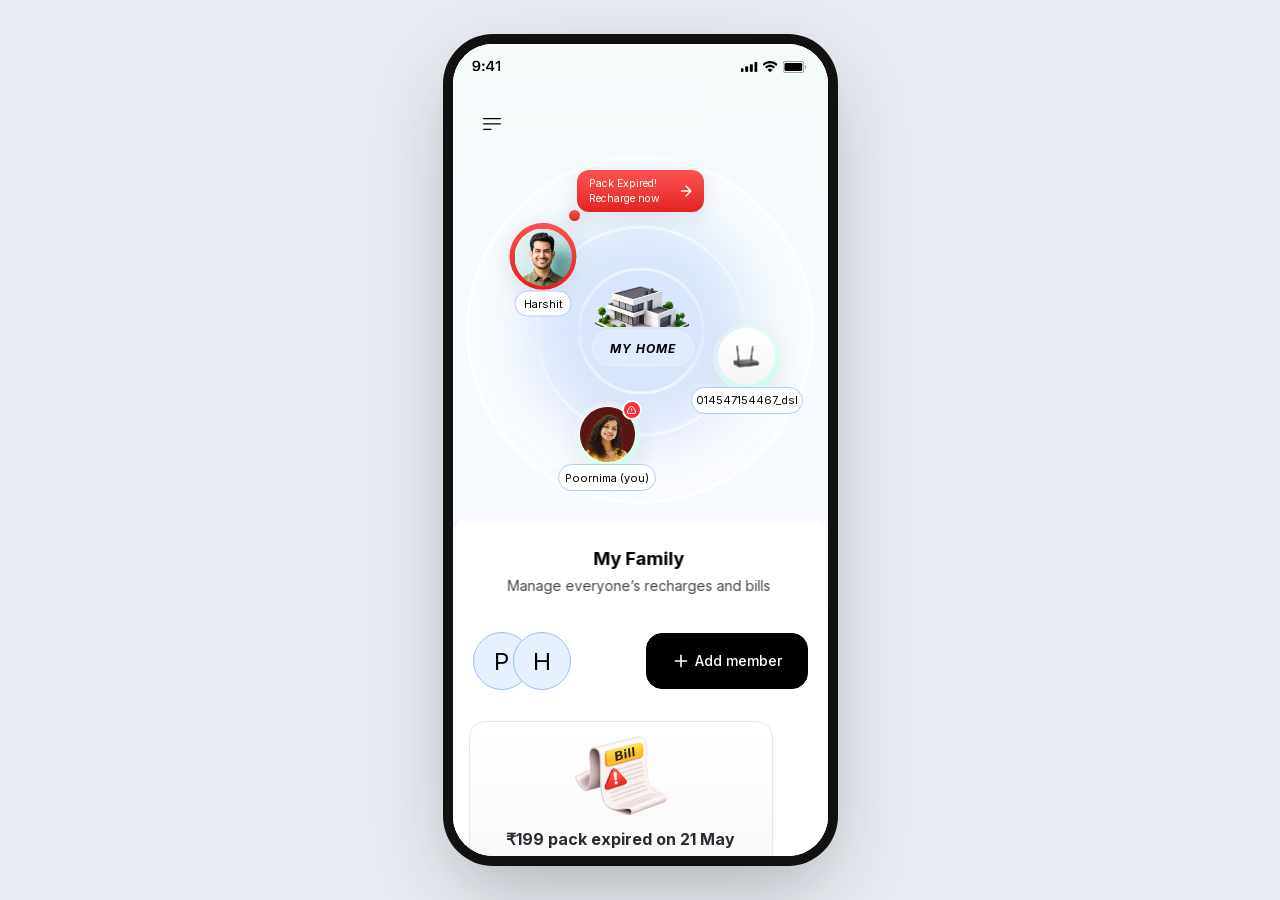
==== commit 0d66683a: "Add Prepaid and Recharge Success screens with tap navigation Pack Expired / Repeat Recharge -> Prepa" ====
--- a/index.html
+++ b/index.html
@@ -11,732 +11,1542 @@
 <body>
 <div class="stage" id="stage">
   <div class="device" id="device">
-    <main class="scroll" id="scroll">
-      <!-- generated from Figma "Manage Family - Single User" (81554:162131) by figma/build.py -->
-      <div class="fh">
-          <div class="bg-white relative w-[375px] h-[812px]" id="screen">
-            <div class="-translate-x-1/2 absolute bg-gradient-to-t from-[#f7f9ff] h-[565px] left-[calc(50%-0.25px)] overflow-clip to-[#f5fbfb] top-[0.08px] w-[375px]">
-              <div class="-translate-x-1/2 absolute h-[72px] left-1/2 top-[44px] w-[375px]">
-                <div class="absolute inset-[0_0.05%_0_-0.05%]">
-                  <div class="absolute content-stretch flex flex-col items-start left-0 top-0">
-                    <div class="content-stretch flex gap-[16px] items-center justify-center px-[20px] py-[16px] relative shrink-0 w-[375px]">
-                      <div class="relative shrink-0 size-[40px]">
-                        <img alt="" class="absolute block inset-0 max-w-none size-full" src="assets/imgIcon.svg">
-                        <div class="absolute inset-1/4 overflow-clip">
-                          <div class="absolute inset-[8.33%]">
-                            <div class="-translate-x-1/2 -translate-y-1/2 absolute h-[10.222px] left-1/2 top-1/2 w-[16px]">
-                              <div class="absolute inset-[-5.87%_-3.75%]">
-                                <img alt="" class="block max-w-none size-full" src="assets/imgVector.svg">
-                              </div>
-                            </div>
-                          </div>
-                        </div>
-                      </div>
-                      <div class="content-stretch flex flex-col h-[40px] items-start relative shrink-0 w-[223px]"></div>
-                      <div class="content-stretch flex items-center relative shrink-0 size-[40px]"></div>
-                    </div>
-                  </div>
-                </div>
-              </div>
-              <div class="absolute h-[44px] left-0 top-0 w-[375px]">
-                <div class="absolute h-[44px] left-0 top-0 w-[375px]"></div>
-                <div class="absolute inset-[39.39%_5.42%_34.85%_88.09%]">
-                  <img alt="" class="absolute block inset-0 max-w-none size-full" src="assets/imgBattery.svg">
-                </div>
-                <div class="absolute inset-[39.39%_13.24%_35.61%_82.67%]">
-                  <img alt="" class="absolute block inset-0 max-w-none size-full" src="assets/imgWifi.svg">
-                </div>
-                <div class="absolute inset-[40.15%_18.67%_35.61%_76.8%]">
-                  <img alt="" class="absolute block inset-0 max-w-none size-full" src="assets/imgCellularConnection.svg">
-                </div>
-                <div class="absolute inset-[27.27%_81.33%_27.27%_5.33%]">
-                  <div class="-translate-x-1/2 -translate-y-1/2 absolute h-[11.089px] left-[calc(50%-10.79px)] top-[calc(50%-0.46px)] w-[28.426px]">
-                    <img alt="" class="absolute block inset-0 max-w-none size-full" src="assets/img941.svg">
-                  </div>
-                </div>
-              </div>
-            </div>
-            <div class="-translate-x-1/2 absolute h-[207px] left-[calc(50%-1.25px)] top-[189.08px] w-[203px]">
-              <img alt="" class="absolute block inset-0 max-w-none size-full glow" src="assets/imgEllipse19119.svg">
-            </div>
-            <div class="-translate-x-1/2 absolute left-[calc(50%-1.25px)] size-[224px] top-[164.08px]">
-              <img alt="" class="absolute block inset-0 max-w-none size-full glow" src="assets/imgEllipse19118.svg">
-            </div>
-            <div class="-translate-x-1/2 absolute contents left-1/2 top-[112.08px]">
-              <div class="-translate-x-1/2 absolute bg-[rgba(255,255,255,0.3)] border-3 border-[rgba(255,255,255,0.6)] border-solid left-1/2 overflow-clip rounded-[360.92px] size-[348px] top-[112.08px]">
-                <div class="-translate-x-1/2 -translate-y-1/2 absolute left-[calc(50%+0.5px)] size-[211px] top-[calc(50%+0.5px)]">
-                  <img alt="" class="absolute block inset-0 max-w-none size-full" src="assets/imgEllipse19122.svg">
-                </div>
-                <div class="-translate-x-1/2 -translate-y-1/2 absolute left-[calc(50%+0.5px)] size-[127px] top-[calc(50%+0.5px)]">
-                  <img alt="" class="absolute block inset-0 max-w-none size-full" src="assets/imgEllipse19123.svg">
-                </div>
-                <div class="absolute contents left-[120px] top-[168px]">
-                  <div class="absolute bg-[rgba(255,255,255,0.2)] border border-[#eff1fc] border-solid h-[36px] left-[123px] rounded-[360.92px] top-[171px] w-[102px]"></div>
-                  <div class="absolute contents left-[141px] top-[182px]">
-                    <p class="-translate-x-1/2 [word-break:break-word] absolute font-[Inter] font-bold italic font-bold italic leading-[normal] left-[174px] text-[12px] text-black text-center top-[182px] tracking-[1px] whitespace-nowrap">
-                      MY HOME
-                    </p>
-                  </div>
-                </div>
-                <div class="absolute h-[50px] left-[123.75px] top-[118px] w-[98px]">
-                  <div class="absolute inset-0 overflow-hidden pointer-events-none">
-                    <img alt="" class="absolute h-[160%] left-[-0.02%] max-w-none top-0 w-[100.56%]" src="assets/imgChatGptImageMay112026021814Pm1.png">
-                  </div>
-                </div>
-              </div>
-              <div class="-translate-x-1/2 -translate-y-1/2 absolute contents left-[calc(50%-32.75px)] top-[calc(50%-4.42px)]">
-                <div class="absolute contents left-[121.25px] top-[357.08px]">
-                  <div class="absolute contents left-[121.25px] top-[357.08px]">
-                    <div class="absolute left-[121.25px] size-[67px] top-[357.08px]">
-                      <div class="absolute inset-[-24.4%_-31.37%_-38.34%_-31.37%]">
-                        <img alt="" class="block max-w-none size-full" src="assets/imgEllipse19121.svg">
-                      </div>
-                    </div>
-                    <div class="absolute contents left-[126.25px] top-[362.08px]">
-                      <div class="absolute contents left-[126.25px] top-[362.08px]">
-                        <div class="absolute left-[126.25px] size-[57px] top-[362.08px]">
-                          <img alt="" class="absolute block inset-0 max-w-none size-full" src="assets/imgEllipse19107.svg">
-                        </div>
-                        <div class="absolute contents left-[127.46px] top-[363.29px]">
-                          <div class="absolute h-[57.732px] left-[117.32px] mask-alpha mask-intersect mask-no-clip mask-no-repeat mask-position-[10.136px_1.576px] mask-size-[54.579px_54.579px] top-[361.71px] w-[70.016px]" style="-webkit-mask-image:url(assets/imgScreenshot20260603At110626Am1.svg);mask-image:url(assets/imgScreenshot20260603At110626Am1.svg)">
-                            <img alt="" class="absolute inset-0 max-w-none object-cover pointer-events-none size-full" src="assets/imgScreenshot20260603At110626Am2.png">
-                          </div>
-                        </div>
-                      </div>
-                    </div>
-                  </div>
-                </div>
-                <div class="absolute bg-white border border-[#afcef4] border-solid h-[27px] left-[105.55px] rounded-[16px] top-[420.08px] w-[98.407px]"></div>
-                <div class="-translate-x-1/2 -translate-y-1/2 [word-break:break-word] absolute flex flex-col font-[Inter] font-normal font-normal justify-center leading-[0] left-[154.75px] not-italic text-[11px] text-black text-center top-[434.08px] whitespace-nowrap" style="font-feature-settings:'liga' 0">
-                  <p class="leading-[16px]">Poornima (you)</p>
-                </div>
-                <div class="-translate-x-1/2 -translate-y-1/2 absolute content-stretch flex items-center left-[calc(50%-8.25px)] top-[calc(50%-39.92px)]">
-                  <div class="bg-[#fd2f36] border-[length:2px] border-[white] border-solid overflow-clip relative rounded-[100px] shrink-0 size-[20px]">
-                    <div class="-translate-x-1/2 -translate-y-1/2 absolute content-stretch flex items-center justify-center left-1/2 rounded-[100px] top-1/2">
-                      <div class="relative shrink-0 size-[12px]">
-                        <div class="absolute inset-[12.5%]">
-                          <div class="absolute inset-[4.45%_-0.01%]">
-                            <img alt="" class="absolute block inset-0 max-w-none size-full" src="assets/imgIcn.svg">
-                          </div>
-                        </div>
-                      </div>
-                    </div>
-                  </div>
-                </div>
-              </div>
-              <div class="-translate-x-1/2 -translate-y-1/2 absolute contents left-[calc(50%+106.75px)] top-[calc(50%-81.42px)]">
-                <div class="absolute contents left-[260.25px] top-[279.08px]">
-                  <div class="absolute contents left-[260.25px] top-[279.08px]">
-                    <div class="absolute left-[260.25px] size-[67px] top-[279.08px]">
-                      <div class="absolute inset-[-24.4%_-31.37%_-38.34%_-31.37%]">
-                        <img alt="" class="block max-w-none size-full" src="assets/imgEllipse19121.svg">
-                      </div>
-                    </div>
-                    <div class="-translate-x-1/2 -translate-y-1/2 absolute contents left-[calc(50%+106.25px)] top-[calc(50%-93.42px)]">
-                      <div class="absolute left-[265.25px] size-[57px] top-[284.08px]">
-                        <img alt="" class="absolute block inset-0 max-w-none size-full" src="assets/imgGroup1597881185.svg">
-                      </div>
-                      <div class="-translate-x-1/2 -translate-y-1/2 absolute left-[calc(50%+106.25px)] mix-blend-luminosity size-[33px] top-[calc(50%-93.42px)]">
-                        <img alt="" class="absolute inset-0 max-w-none object-cover opacity-80 pointer-events-none size-full" src="assets/imgImage1914.png">
-                      </div>
-                    </div>
-                  </div>
-                </div>
-                <div class="absolute bg-white border border-[#afcef4] border-solid h-[27px] left-[238.25px] rounded-[16px] top-[343.08px] w-[112px]"></div>
-                <div class="-translate-x-1/2 -translate-y-1/2 [word-break:break-word] absolute flex flex-col font-[Inter] font-normal font-normal justify-center leading-[0] left-[294.75px] not-italic text-[11px] text-black text-center top-[356.08px] whitespace-nowrap" style="font-feature-settings:'liga' 0">
-                  <p class="leading-[16px]">014547154467_dsl</p>
-                </div>
-              </div>
-              <div class="absolute contents left-[30.25px] top-[126.08px]">
-                <a class="absolute contents cursor-pointer left-[116.25px] top-[126.08px]">
-                  <div class="absolute bg-gradient-to-b from-[#fc5252] left-[116.25px] rounded-[16px] shadow-[0px_4px_13px_5px_rgba(133,140,143,0.1)] size-[11px] to-[#e32121] top-[166.08px]"></div>
-                  <div class="absolute contents left-[124.25px] top-[126.08px]">
-                    <div class="absolute contents left-[124.25px] top-[126.08px]">
-                      <div class="absolute bg-gradient-to-b from-[#fc5252] h-[42px] left-[124.25px] rounded-[12px] shadow-[0px_4px_13px_5px_rgba(133,140,143,0.1)] to-[#e32121] top-[126.08px] w-[127.25px]"></div>
-                      <div class="absolute left-[225.25px] overflow-clip size-[17px] top-[138.58px]">
-                        <div class="absolute inset-[8.33%]">
-                          <img alt="" class="absolute block inset-0 max-w-none size-full" src="assets/imgLiveContainer.svg">
-                        </div>
-                      </div>
-                      <div class="-translate-y-1/2 [word-break:break-word] absolute flex flex-col font-[Inter] font-normal font-normal h-[26px] justify-center leading-[0] left-[136.25px] not-italic text-[10.5px] text-white top-[147.08px] w-[89px]">
-                        <p class="leading-[15px]">Pack Expired! Recharge now</p>
-                      </div>
-                    </div>
-                  </div>
-                </a>
-                <div class="absolute left-[30.25px] overflow-clip size-[120px] top-[167.08px]">
-                  <div class="-translate-x-1/2 -translate-y-1/2 absolute content-stretch flex flex-col items-center justify-center left-[calc(50%+0.5px)] top-[calc(50%-1.5px)] w-[95px]">
-                    <div class="grid-cols-[max-content] grid-rows-[max-content] inline-grid leading-[0] place-items-start relative shrink-0">
-                      <div class="col-1 grid-cols-[max-content] grid-rows-[max-content] inline-grid ml-0 mt-0 place-items-start relative row-1">
-                        <div class="col-1 ml-0 mt-0 relative row-1 size-[67px]">
+    <!-- generated from Figma by figma/build.py -->
+    <section class="screen active" id="family" aria-label="Manage Family">
+      <div class="scroll">
+        <div class="fh" style="height:2259px">
+              <div class="bg-white relative w-[375px] h-[812px]">
+                <div class="-translate-x-1/2 absolute bg-gradient-to-t from-[#f7f9ff] h-[565px] left-[calc(50%-0.25px)] overflow-clip to-[#f5fbfb] top-[0.08px] w-[375px]">
+                  <div class="-translate-x-1/2 absolute h-[72px] left-1/2 top-[44px] w-[375px]">
+                    <div class="absolute inset-[0_0.05%_0_-0.05%]">
+                      <div class="absolute content-stretch flex flex-col items-start left-0 top-0">
+                        <div class="content-stretch flex gap-[16px] items-center justify-center px-[20px] py-[16px] relative shrink-0 w-[375px]">
+                          <div class="relative shrink-0 size-[40px]">
+                            <img alt="" class="absolute block inset-0 max-w-none size-full" src="assets/imgIcon.svg">
+                            <div class="absolute inset-1/4 overflow-clip">
+                              <div class="absolute inset-[8.33%]">
+                                <div class="-translate-x-1/2 -translate-y-1/2 absolute h-[10.222px] left-1/2 top-1/2 w-[16px]">
+                                  <div class="absolute inset-[-5.87%_-3.75%]">
+                                    <img alt="" class="block max-w-none size-full" src="assets/imgVector.svg">
+                                  </div>
+                                </div>
+                              </div>
+                            </div>
+                          </div>
+                          <div class="content-stretch flex flex-col h-[40px] items-start relative shrink-0 w-[223px]"></div>
+                          <div class="content-stretch flex items-center relative shrink-0 size-[40px]"></div>
+                        </div>
+                      </div>
+                    </div>
+                  </div>
+                  <div class="absolute h-[44px] left-0 top-0 w-[375px]">
+                    <div class="absolute h-[44px] left-0 top-0 w-[375px]"></div>
+                    <div class="absolute inset-[39.39%_5.42%_34.85%_88.09%]">
+                      <img alt="" class="absolute block inset-0 max-w-none size-full" src="assets/imgBattery.svg">
+                    </div>
+                    <div class="absolute inset-[39.39%_13.24%_35.61%_82.67%]">
+                      <img alt="" class="absolute block inset-0 max-w-none size-full" src="assets/imgWifi.svg">
+                    </div>
+                    <div class="absolute inset-[40.15%_18.67%_35.61%_76.8%]">
+                      <img alt="" class="absolute block inset-0 max-w-none size-full" src="assets/imgCellularConnection.svg">
+                    </div>
+                    <div class="absolute inset-[27.27%_81.33%_27.27%_5.33%]">
+                      <div class="-translate-x-1/2 -translate-y-1/2 absolute h-[11.089px] left-[calc(50%-10.79px)] top-[calc(50%-0.46px)] w-[28.426px]">
+                        <img alt="" class="absolute block inset-0 max-w-none size-full" src="assets/img941.svg">
+                      </div>
+                    </div>
+                  </div>
+                </div>
+                <div class="-translate-x-1/2 absolute h-[207px] left-[calc(50%-1.25px)] top-[189.08px] w-[203px]">
+                  <img alt="" class="absolute block inset-0 max-w-none size-full glow" src="assets/imgEllipse19119.svg">
+                </div>
+                <div class="-translate-x-1/2 absolute left-[calc(50%-1.25px)] size-[224px] top-[164.08px]">
+                  <img alt="" class="absolute block inset-0 max-w-none size-full glow" src="assets/imgEllipse19118.svg">
+                </div>
+                <div class="-translate-x-1/2 absolute contents left-1/2 top-[112.08px]">
+                  <div class="-translate-x-1/2 absolute bg-[rgba(255,255,255,0.3)] border-3 border-[rgba(255,255,255,0.6)] border-solid left-1/2 overflow-clip rounded-[360.92px] size-[348px] top-[112.08px]">
+                    <div class="-translate-x-1/2 -translate-y-1/2 absolute left-[calc(50%+0.5px)] size-[211px] top-[calc(50%+0.5px)]">
+                      <img alt="" class="absolute block inset-0 max-w-none size-full" src="assets/imgEllipse19122.svg">
+                    </div>
+                    <div class="-translate-x-1/2 -translate-y-1/2 absolute left-[calc(50%+0.5px)] size-[127px] top-[calc(50%+0.5px)]">
+                      <img alt="" class="absolute block inset-0 max-w-none size-full" src="assets/imgEllipse19123.svg">
+                    </div>
+                    <div class="absolute contents left-[120px] top-[168px]">
+                      <div class="absolute bg-[rgba(255,255,255,0.2)] border border-[#eff1fc] border-solid h-[36px] left-[123px] rounded-[360.92px] top-[171px] w-[102px]"></div>
+                      <div class="absolute contents left-[141px] top-[182px]">
+                        <p class="-translate-x-1/2 [word-break:break-word] absolute font-[Inter] font-bold italic font-bold italic leading-[normal] left-[174px] text-[12px] text-black text-center top-[182px] tracking-[1px] whitespace-nowrap">
+                          MY HOME
+                        </p>
+                      </div>
+                    </div>
+                    <div class="absolute h-[50px] left-[123.75px] top-[118px] w-[98px]">
+                      <div class="absolute inset-0 overflow-hidden pointer-events-none">
+                        <img alt="" class="absolute h-[160%] left-[-0.02%] max-w-none top-0 w-[100.56%]" src="assets/imgChatGptImageMay112026021814Pm1.png">
+                      </div>
+                    </div>
+                  </div>
+                  <div class="-translate-x-1/2 -translate-y-1/2 absolute contents left-[calc(50%-32.75px)] top-[calc(50%-4.42px)]">
+                    <div class="absolute contents left-[121.25px] top-[357.08px]">
+                      <div class="absolute contents left-[121.25px] top-[357.08px]">
+                        <div class="absolute left-[121.25px] size-[67px] top-[357.08px]">
                           <div class="absolute inset-[-24.4%_-31.37%_-38.34%_-31.37%]">
-                            <img alt="" class="block max-w-none size-full" src="assets/imgEllipse19124.svg">
-                          </div>
-                        </div>
-                        <div class="col-1 grid-cols-[max-content] grid-rows-[max-content] inline-grid ml-[5px] mt-[5px] place-items-start relative row-1">
-                          <div class="col-1 ml-0 mt-0 relative row-1 size-[57px]">
+                            <img alt="" class="block max-w-none size-full" src="assets/imgEllipse19121.svg">
+                          </div>
+                        </div>
+                        <div class="absolute contents left-[126.25px] top-[362.08px]">
+                          <div class="absolute contents left-[126.25px] top-[362.08px]">
+                            <div class="absolute left-[126.25px] size-[57px] top-[362.08px]">
+                              <img alt="" class="absolute block inset-0 max-w-none size-full" src="assets/imgEllipse19107.svg">
+                            </div>
+                            <div class="absolute contents left-[127.46px] top-[363.29px]">
+                              <div class="absolute h-[57.732px] left-[117.32px] mask-alpha mask-intersect mask-no-clip mask-no-repeat mask-position-[10.136px_1.576px] mask-size-[54.579px_54.579px] top-[361.71px] w-[70.016px]" style="-webkit-mask-image:url(assets/imgScreenshot20260603At110626Am1.svg);mask-image:url(assets/imgScreenshot20260603At110626Am1.svg)">
+                                <img alt="" class="absolute inset-0 max-w-none object-cover pointer-events-none size-full" src="assets/imgScreenshot20260603At110626Am2.png">
+                              </div>
+                            </div>
+                          </div>
+                        </div>
+                      </div>
+                    </div>
+                    <div class="absolute bg-white border border-[#afcef4] border-solid h-[27px] left-[105.55px] rounded-[16px] top-[420.08px] w-[98.407px]"></div>
+                    <div class="-translate-x-1/2 -translate-y-1/2 [word-break:break-word] absolute flex flex-col font-[Inter] font-normal font-normal justify-center leading-[0] left-[154.75px] not-italic text-[11px] text-black text-center top-[434.08px] whitespace-nowrap" style="font-feature-settings:'liga' 0">
+                      <p class="leading-[16px]">Poornima (you)</p>
+                    </div>
+                    <div class="-translate-x-1/2 -translate-y-1/2 absolute content-stretch flex items-center left-[calc(50%-8.25px)] top-[calc(50%-39.92px)]">
+                      <div class="bg-[#fd2f36] border-[length:2px] border-[white] border-solid overflow-clip relative rounded-[100px] shrink-0 size-[20px]">
+                        <div class="-translate-x-1/2 -translate-y-1/2 absolute content-stretch flex items-center justify-center left-1/2 rounded-[100px] top-1/2">
+                          <div class="relative shrink-0 size-[12px]">
+                            <div class="absolute inset-[12.5%]">
+                              <div class="absolute inset-[4.45%_-0.01%]">
+                                <img alt="" class="absolute block inset-0 max-w-none size-full" src="assets/imgIcn.svg">
+                              </div>
+                            </div>
+                          </div>
+                        </div>
+                      </div>
+                    </div>
+                  </div>
+                  <div class="-translate-x-1/2 -translate-y-1/2 absolute contents left-[calc(50%+106.75px)] top-[calc(50%-81.42px)]">
+                    <div class="absolute contents left-[260.25px] top-[279.08px]">
+                      <div class="absolute contents left-[260.25px] top-[279.08px]">
+                        <div class="absolute left-[260.25px] size-[67px] top-[279.08px]">
+                          <div class="absolute inset-[-24.4%_-31.37%_-38.34%_-31.37%]">
+                            <img alt="" class="block max-w-none size-full" src="assets/imgEllipse19121.svg">
+                          </div>
+                        </div>
+                        <div class="-translate-x-1/2 -translate-y-1/2 absolute contents left-[calc(50%+106.25px)] top-[calc(50%-93.42px)]">
+                          <div class="absolute left-[265.25px] size-[57px] top-[284.08px]">
                             <img alt="" class="absolute block inset-0 max-w-none size-full" src="assets/imgGroup1597881185.svg">
                           </div>
-                        </div>
-                      </div>
-                    </div>
-                    <div class="bg-white border border-[#afcef4] border-solid content-stretch flex items-center justify-center px-[8px] py-[4px] relative rounded-[16px] shrink-0">
-                      <div class="[word-break:break-word] flex flex-col font-[Inter] font-normal font-normal justify-center leading-[0] not-italic relative shrink-0 text-[11px] text-black text-center whitespace-nowrap" style="font-feature-settings:'liga' 0">
-                        <p class="leading-[16px]">Harshit</p>
-                      </div>
-                    </div>
-                  </div>
-                </div>
-                <div class="absolute contents left-[62.25px] top-[185.08px]">
-                  <div class="absolute h-[61.405px] left-[53.69px] mask-alpha mask-intersect mask-no-clip mask-no-repeat mask-position-[8.556px_0.847px] mask-size-[57px_57px] top-[184.23px] w-[68.613px]" style="-webkit-mask-image:url(assets/imgScreenshot20260603At110441Am1.svg);mask-image:url(assets/imgScreenshot20260603At110441Am1.svg)">
-                    <img alt="" class="absolute inset-0 max-w-none object-cover pointer-events-none size-full" src="assets/imgScreenshot20260603At110441Am2.png">
-                  </div>
-                </div>
-              </div>
-            </div>
-            <div class="-translate-x-1/2 absolute backdrop-blur-[8px] h-[114px] left-[calc(50%-1.25px)] overflow-clip top-[477.08px] w-[375px]">
-              <div class="absolute bottom-0 content-stretch flex flex-col gap-[24px] items-center justify-end left-0 w-[375px]">
-                <div class="bg-[white] content-stretch flex flex-col gap-[20px] items-center justify-center pt-[24px] px-[20px] relative rounded-tl-[24px] rounded-tr-[24px] shrink-0 w-[375px]">
-                  <div class="content-stretch flex flex-col items-center justify-center relative shrink-0 w-[335px]">
-                    <div class="content-stretch flex flex-col items-center justify-center relative shrink-0 w-[335px]">
-                      <div class="sheet-text content-stretch flex flex-col gap-[4px] h-[76px] items-center relative shrink-0 w-full">
-                        <div class="content-stretch flex gap-[4px] items-center justify-center px-[28px] relative shrink-0 w-full">
-                          <div class="content-stretch flex flex-[1_0_0] items-center justify-center min-w-px relative">
-                            <div class="[word-break:break-word] flex flex-[1_0_0] flex-col font-[Inter] font-bold justify-center leading-[0] min-w-px overflow-hidden relative text-[color:black] text-[length:18px] text-center text-ellipsis tracking-[0px]" style="font-feature-settings:'liga' 0">
-                              <p class="leading-[26px] text-[18px]">My Family</p>
-                            </div>
-                          </div>
-                        </div>
-                        <p class="[word-break:break-word] flex-[1_0_0] font-[Inter] font-normal leading-[20px] min-h-px overflow-hidden relative text-[#44484f] text-[14px] text-center text-ellipsis tracking-[0px] w-[335px] whitespace-nowrap" style="font-feature-settings:'liga' 0">
-                          Manage everyone’s recharges and bills
-                        </p>
-                      </div>
-                    </div>
-                  </div>
-                  <div class="[word-break:break-word] flex flex-col font-[Inter] font-normal justify-center leading-[0] min-w-full relative shrink-0 text-[color:#696b6f] text-[length:14px] text-center tracking-[0px] w-[min-content]" style="font-feature-settings:'liga' 0">
-                    <p class="leading-[20px]"> </p>
-                  </div>
-                </div>
-              </div>
-            </div>
-            <div class="absolute content-stretch flex flex-col gap-[16px] items-start left-[16px] top-[935.08px] w-[343.5px]">
-              <div class="content-stretch flex gap-[8px] items-start relative shrink-0 w-full">
-                <div class="content-stretch flex flex-[1_0_0] gap-[4px] items-start min-w-px relative self-stretch">
-                  <div class="content-stretch flex flex-[1_0_0] flex-col gap-[4px] items-start justify-center min-w-px relative">
-                    <div class="content-stretch flex gap-[4px] items-center relative shrink-0">
-                      <div class="content-stretch flex items-center justify-center relative shrink-0">
-                        <p class="[word-break:break-word] font-[Inter] font-bold leading-[14px] relative shrink-0 text-[color:#696b6f] text-[length:12px] tracking-[1.92px] uppercase whitespace-nowrap">
-                          FAMILY MEMBERS
-                        </p>
-                      </div>
-                    </div>
-                  </div>
-                </div>
-                <div class="content-stretch flex items-start relative shrink-0 size-[16px]">
-                  <div class="flex-[1_0_0] h-full min-w-px overflow-clip relative">
-                    <div class="absolute inset-[8.33%]">
-                      <img alt="" class="absolute block inset-0 max-w-none size-full" src="assets/imgLiveContainer1.svg">
-                    </div>
-                  </div>
-                </div>
-              </div>
-              <div class="bg-gradient-to-b border-[length:1px] border-[#e6e9ef] border-solid content-stretch flex flex-col from-[white] items-start overflow-clip relative rounded-[16px] shrink-0 to-[#f5f5f5] w-full">
-                <div class="content-stretch flex flex-col gap-[16px] items-start p-[16px] relative shrink-0 w-full">
-                  <div class="content-stretch flex flex-col gap-[16px] items-start relative shrink-0 w-full">
-                    <div class="content-stretch flex flex-col gap-[16px] items-start relative shrink-0 w-full">
-                      <div class="bg-[rgba(255,255,255,0)] content-stretch flex items-start relative shrink-0 w-full">
-                        <div class="content-stretch flex flex-[1_0_0] gap-[12px] items-center justify-center min-w-px py-[8px] relative">
-                          <div class="content-stretch flex flex-[1_0_0] gap-[8px] items-start min-w-px relative">
-                            <div class="content-stretch flex items-center justify-center relative shrink-0">
-                              <div class="relative rounded-[100px] shrink-0 size-[40px]">
-                                <div class="absolute content-stretch flex items-center justify-center right-0 rounded-[100px] size-[40px] top-0">
-                                  <div class="relative shrink-0 size-[40px]">
-                                    <img alt="" class="absolute block inset-0 max-w-none size-full" height="40" src="assets/imgLogo.png" width="40">
-                                    <div class="absolute inset-[2.5%]">
-                                      <img alt="" class="absolute block inset-0 max-w-none size-full" src="assets/imgImagePlaceholder.svg">
-                                    </div>
-                                  </div>
-                                </div>
-                              </div>
-                            </div>
-                            <div class="content-stretch flex flex-col gap-[8px] items-start relative shrink-0">
-                              <div class="content-stretch flex flex-col gap-[4px] items-start relative shrink-0 w-full">
-                                <div class="content-stretch flex gap-[4px] items-center relative shrink-0 w-full">
-                                  <div class="[word-break:break-word] flex flex-col font-[Inter] font-bold justify-center leading-[0] relative shrink-0 text-[color:#292c31] text-[length:14px] tracking-[0px] whitespace-nowrap" style="font-feature-settings:'liga' 0">
-                                    <p class="leading-[16px]">Poornima (You)</p>
-                                  </div>
-                                </div>
-                                <div class="content-stretch flex gap-[4px] items-center relative shrink-0 w-[201px]">
-                                  <div class="[word-break:break-word] flex flex-[1_0_0] flex-col font-[Inter] font-normal justify-center leading-[0] min-w-px relative text-[color:#696b6f] text-[length:14px] tracking-[0px]" style="font-feature-settings:'liga' 0">
-                                    <p class="leading-[20px]">₹ 349 • 5G unlimited data • 1 additional pack</p>
-                                  </div>
-                                </div>
-                              </div>
-                            </div>
-                          </div>
-                          <div class="content-stretch flex items-start relative shrink-0">
-                            <div class="relative shrink-0 size-[20px]">
-                              <div class="absolute inset-[8.33%]">
-                                <img alt="" class="absolute block inset-0 max-w-none size-full" src="assets/imgLiveContainer2.svg">
-                              </div>
-                            </div>
-                          </div>
-                        </div>
-                      </div>
-                      <div class="h-0 relative shrink-0 w-full"><div class="absolute inset-[-1px_0_0_0]"><img alt="" class="block max-w-none size-full" src="assets/imgTypeCardDividerModeSingleLine.svg"></div></div>
-                      <div class="bg-[rgba(255,255,255,0)] content-stretch flex items-start relative shrink-0 w-full">
-                        <div class="content-stretch flex flex-[1_0_0] gap-[12px] items-start min-w-px py-[8px] relative">
-                          <div class="content-stretch flex flex-[1_0_0] gap-[8px] items-start min-w-px relative">
-                            <div class="relative rounded-[100px] shrink-0 size-[40px]">
-                              <div class="absolute content-stretch flex items-center justify-center right-0 rounded-[100px] size-[40px] top-0">
-                                <div class="relative shrink-0 size-[40px]">
-                                  <img alt="" class="absolute block inset-0 max-w-none size-full" height="40" src="assets/imgLogo.png" width="40">
-                                  <div class="absolute inset-[2.5%]">
-                                    <img alt="" class="absolute block inset-0 max-w-none size-full" src="assets/imgImagePlaceholder.svg">
-                                  </div>
-                                </div>
-                              </div>
-                            </div>
-                            <div class="content-stretch flex flex-col gap-[8px] items-start relative shrink-0">
-                              <div class="content-stretch flex flex-col gap-[4px] items-start relative shrink-0 w-full">
-                                <div class="content-stretch flex gap-[4px] items-center relative shrink-0 w-full">
-                                  <div class="[word-break:break-word] flex flex-col font-[Inter] font-bold justify-center leading-[0] relative shrink-0 text-[color:#292c31] text-[length:14px] tracking-[0px] whitespace-nowrap" style="font-feature-settings:'liga' 0">
-                                    <p class="leading-[20px]">Harshit</p>
-                                  </div>
-                                </div>
-                                <div class="content-stretch flex gap-[4px] items-center relative shrink-0 w-[201px]">
-                                  <div class="[word-break:break-word] flex flex-[1_0_0] flex-col font-[Inter] font-normal justify-center leading-[0] min-w-px relative text-[color:#696b6f] text-[length:14px] tracking-[0px]" style="font-feature-settings:'liga' 0">
-                                    <p class="leading-[20px]">₹ 199 smart pack</p>
-                                  </div>
-                                </div>
-                              </div>
-                            </div>
-                          </div>
-                          <div class="content-stretch flex gap-[8px] items-center justify-end relative shrink-0">
-                            <div class="content-stretch flex flex-col items-end justify-center relative shrink-0">
-                              <div class="content-stretch flex flex-col items-start justify-center relative shrink-0">
-                                <div class="bg-[#ffd5d7] border-[length:1px] border-[#feacaf] border-solid content-stretch flex h-[16px] items-center overflow-clip px-[8px] relative rounded-[4px] shrink-0 w-full">
-                                  <div class="content-stretch flex gap-[4px] items-center relative shrink-0">
-                                    <div class="[word-break:break-word] flex flex-col font-[Inter] font-bold justify-center leading-[0] relative shrink-0 text-[color:#981c20] text-[length:11px] text-center tracking-[0px] whitespace-nowrap" style="font-feature-settings:'liga' 0">
-                                      <p class="leading-[12px]">Action Due</p>
-                                    </div>
-                                  </div>
-                                </div>
-                              </div>
-                            </div>
-                            <div class="relative shrink-0 size-[20px]">
-                              <div class="absolute inset-[8.33%]">
-                                <img alt="" class="absolute block inset-0 max-w-none size-full" src="assets/imgLiveContainer3.svg">
-                              </div>
-                            </div>
-                          </div>
-                        </div>
-                      </div>
-                      <div class="h-0 relative shrink-0 w-full"><div class="absolute inset-[-1px_0_0_0]"><img alt="" class="block max-w-none size-full" src="assets/imgTypeCardDividerModeSingleLine.svg"></div></div>
-                      <div class="bg-[rgba(255,255,255,0)] content-stretch flex items-start relative shrink-0 w-full">
-                        <div class="content-stretch flex flex-[1_0_0] gap-[12px] items-start min-w-px py-[8px] relative">
-                          <div class="content-stretch flex flex-[1_0_0] gap-[8px] items-start min-w-px relative">
-                            <div class="content-stretch flex items-center justify-center relative shrink-0">
-                              <div class="relative rounded-[100px] shrink-0 size-[40px]">
-                                <div class="absolute content-stretch flex items-center justify-center right-0 rounded-[100px] size-[40px] top-0">
-                                  <div class="relative shrink-0 size-[40px]">
-                                    <img alt="" class="absolute block inset-0 max-w-none size-full" height="40" src="assets/imgLogo1.png" width="40">
-                                    <div class="absolute inset-[2.5%]">
-                                      <img alt="" class="absolute block inset-0 max-w-none size-full" height="38" src="assets/imgImagePlaceholder1.png" width="38">
-                                    </div>
-                                  </div>
-                                </div>
-                              </div>
-                            </div>
-                            <div class="content-stretch flex flex-col gap-[8px] items-start relative shrink-0">
-                              <div class="content-stretch flex flex-col gap-[4px] items-start relative shrink-0 w-full">
-                                <div class="content-stretch flex gap-[4px] items-center relative shrink-0 w-full">
-                                  <div class="[word-break:break-word] flex flex-col font-[Inter] font-bold justify-center leading-[0] relative shrink-0 text-[color:#292c31] text-[length:14px] tracking-[0px] whitespace-nowrap" style="font-feature-settings:'liga' 0">
-                                    <p class="leading-[20px]">014547154467_dsl</p>
-                                  </div>
-                                </div>
-                                <div class="content-stretch flex gap-[4px] items-center relative shrink-0 w-[201px]">
-                                  <div class="[word-break:break-word] flex flex-[1_0_0] flex-col font-[Inter] font-normal justify-center leading-[0] min-w-px relative text-[color:#696b6f] text-[length:14px] tracking-[0px]" style="font-feature-settings:'liga' 0">
-                                    <p class="leading-[20px]">₹ 3999 plan • VIP • 1 Gbps</p>
-                                  </div>
-                                </div>
-                              </div>
-                            </div>
-                          </div>
-                          <div class="content-stretch flex items-start relative shrink-0">
-                            <div class="relative shrink-0 size-[20px]">
-                              <div class="absolute inset-[8.33%]">
-                                <img alt="" class="absolute block inset-0 max-w-none size-full" src="assets/imgLiveContainer2.svg">
-                              </div>
-                            </div>
-                          </div>
-                        </div>
-                      </div>
-                    </div>
-                  </div>
-                </div>
-              </div>
-            </div>
-            <div class="absolute content-stretch flex flex-col gap-[16px] items-start left-[16px] top-[1829.08px] w-[343px]">
-              <div class="content-stretch flex gap-[8px] items-start relative shrink-0 w-full">
-                <div class="content-stretch flex flex-[1_0_0] gap-[4px] items-start min-w-px relative self-stretch">
-                  <div class="content-stretch flex flex-[1_0_0] flex-col gap-[4px] items-start justify-center min-w-px relative">
-                    <div class="content-stretch flex gap-[4px] items-center relative shrink-0">
-                      <div class="content-stretch flex items-center justify-center relative shrink-0">
-                        <p class="[word-break:break-word] font-[Inter] font-bold leading-[14px] relative shrink-0 text-[color:#696b6f] text-[length:12px] tracking-[1.92px] uppercase whitespace-nowrap">
-                          Need more help
-                        </p>
-                      </div>
-                    </div>
-                  </div>
-                </div>
-              </div>
-              <div class="bg-gradient-to-b border-[length:1px] border-[#e6e9ef] border-solid content-stretch flex from-[white] gap-[8px] items-center justify-center overflow-clip px-[12px] py-[8px] relative rounded-[16px] shrink-0 to-[#f5f5f5] w-full">
-                <div class="content-stretch flex items-center justify-center relative shrink-0">
-                  <div class="relative shrink-0 size-[56px]">
-                    <div class="absolute inset-[4.17%] overflow-clip">
-                      <img alt="" class="absolute inset-0 max-w-none object-cover pointer-events-none size-full" src="assets/imgLiveContainer4.png">
-                      <div class="absolute inset-[5.18%_0]">
-                        <div class="absolute inset-0 overflow-hidden pointer-events-none">
-                          <img alt="" class="absolute h-[129.74%] left-[-6.61%] max-w-none top-[-11.69%] w-[116.3%]" src="assets/imgLiveContainer4.png">
-                        </div>
-                      </div>
-                    </div>
-                  </div>
-                </div>
-                <div class="content-stretch flex flex-[1_0_0] gap-[8px] items-center justify-center min-w-px relative">
-                  <div class="flex flex-row items-center self-stretch">
-                    <div class="[word-break:break-word] content-stretch flex flex-col h-full items-start leading-[0] relative shrink-0 w-[219px]">
-                      <div class="flex flex-col font-[Inter] font-bold justify-center relative shrink-0 text-[color:#292c31] text-[length:14px] tracking-[0px] whitespace-nowrap" style="font-feature-settings:'liga' 0">
-                        <p class="leading-[20px]">Having an issue?</p>
-                      </div>
-                      <div class="flex flex-col font-[Inter] font-normal justify-center min-w-full relative shrink-0 text-[color:#696b6f] text-[length:12px] tracking-[0px] w-[min-content]" style="font-feature-settings:'liga' 0">
-                        <p class="leading-[18px]">Raise a request and we’ll help fix it</p>
-                      </div>
-                    </div>
-                  </div>
-                  <div class="relative shrink-0 size-[24px]">
-                    <div class="absolute inset-[8.33%]">
-                      <img alt="" class="absolute block inset-0 max-w-none size-full" src="assets/imgLiveContainer5.svg">
-                    </div>
-                  </div>
-                </div>
-              </div>
-            </div>
-            <div class="absolute contents left-[20px] top-[588.08px]">
-              <div class="absolute contents left-[20px] top-[588.08px]">
-                <div class="absolute left-[20px] size-[58px] top-[588.08px]">
-                  <div class="absolute bg-[#e6f0ff] border-[1.813px] border-[#9cbff6] border-solid content-stretch flex items-center justify-center left-0 rounded-[241.667px] size-[58px] top-0">
-                    <div class="[word-break:break-word] flex flex-col font-[Inter] font-normal justify-center leading-[0] relative shrink-0 text-[color:black] text-[length:24.17px] text-center tracking-[0px] whitespace-nowrap" style="font-feature-settings:'liga' 0">
-                      <p class="leading-[29px]">P</p>
-                    </div>
-                  </div>
-                </div>
-                <div class="absolute left-[60px] size-[58px] top-[588.08px]">
-                  <div class="absolute bg-[#e6f0ff] border-[1.813px] border-[#9cbff6] border-solid content-stretch flex items-center justify-center left-0 rounded-[241.667px] size-[58px] top-0">
-                    <div class="[word-break:break-word] flex flex-col font-[Inter] font-normal justify-center leading-[0] relative shrink-0 text-[color:black] text-[length:24.17px] text-center tracking-[0px] whitespace-nowrap" style="font-feature-settings:'liga' 0">
-                      <p class="leading-[29px]">H</p>
-                    </div>
-                  </div>
-                </div>
-              </div>
-              <div class="absolute bg-[black] border-[length:1px] border-[black] border-solid content-stretch flex gap-[4px] h-[56px] items-center justify-center px-[12px] right-[20px] rounded-[16px] top-[589.08px]">
-                <div class="content-stretch flex gap-[4px] items-center justify-center relative shrink-0 w-[136px]">
-                  <div class="overflow-clip relative shrink-0 size-[20px]">
-                    <div class="absolute inset-[8.33%]">
-                      <img alt="" class="absolute block inset-0 max-w-none size-full" src="assets/imgLiveContainer6.svg">
-                    </div>
-                  </div>
-                  <div class="[word-break:break-word] flex flex-col font-[Inter] font-medium justify-center leading-[0] relative shrink-0 text-[color:white] text-[length:14px] text-center tracking-[0px] whitespace-nowrap" style="font-feature-settings:'liga' 0">
-                    <p class="leading-[16px]">Add member</p>
-                  </div>
-                </div>
-              </div>
-            </div>
-            <div class="-translate-x-1/2 absolute bg-gradient-to-b border border-[#e6e9ef] border-solid content-stretch flex flex-col from-[white] items-start left-1/2 overflow-clip rounded-[16px] to-[#f5f5f5] top-[1963.08px] w-[343px]">
-              <div class="content-stretch flex flex-col gap-[20px] items-center p-[16px] relative shrink-0 w-full">
-                <div class="relative shrink-0 size-[90px]">
-                  <img alt="" class="absolute inset-0 max-w-none object-cover pointer-events-none size-full" src="assets/imgChatGptImageMay112026031755Pm1.png">
-                </div>
-                <div class="content-stretch flex flex-col gap-[8px] items-center relative shrink-0 w-full">
-                  <div class="content-stretch flex flex-col gap-[16px] items-center relative shrink-0">
-                    <div class="content-stretch flex flex-col gap-[4px] items-start relative shrink-0">
-                      <p class="[word-break:break-word] font-[Inter] font-bold leading-[18px] relative shrink-0 text-[color:#292c31] text-[length:16px] text-center tracking-[0px] w-[303px]" style="font-feature-settings:'liga' 0">
-                        Setup your family
-                      </p>
-                      <div class="content-stretch flex flex-col gap-[4px] items-center relative shrink-0 w-full">
-                        <p class="[word-break:break-word] font-[Inter] font-normal leading-[20px] relative shrink-0 text-[color:#696b6f] text-[length:14px] text-center tracking-[0px] w-full" style="font-feature-settings:'liga' 0">
-                          Manage all connections, bills and get support for them at one place
-                        </p>
-                      </div>
-                    </div>
-                  </div>
-                </div>
-                <div class="content-stretch flex items-start relative shrink-0 w-[303px]">
-                  <div class="bg-gradient-to-t border-[length:1px] border-[#292c31] border-solid content-stretch flex from-[black] gap-[12px] h-[40px] items-center justify-center px-[4px] relative rounded-[12px] shrink-0 to-[#2d2b2b] w-[303px]">
-                    <div class="content-stretch flex gap-[4px] items-center relative shrink-0">
-                      <div class="[word-break:break-word] flex flex-col font-[Inter] font-medium justify-center leading-[0] relative shrink-0 text-[color:white] text-[length:14px] text-center whitespace-nowrap" style="font-feature-settings:'liga' 0">
-                        <p class="leading-[16px]">Add family member</p>
-                      </div>
-                    </div>
-                  </div>
-                </div>
-              </div>
-            </div>
-            <div class="absolute content-stretch flex flex-col gap-[16px] items-start left-0 top-[1291.08px] w-[375px] px-[16px] offers">
-              <div class="content-stretch flex flex-col items-start relative shrink-0">
-                <div class="content-stretch flex flex-col gap-[16px] items-start justify-center relative shrink-0">
-                  <div class="content-stretch flex gap-[8px] items-start relative shrink-0 w-[343px]">
-                    <div class="content-stretch flex flex-[1_0_0] gap-[4px] items-center min-w-px relative self-stretch">
+                          <div class="-translate-x-1/2 -translate-y-1/2 absolute left-[calc(50%+106.25px)] mix-blend-luminosity size-[33px] top-[calc(50%-93.42px)]">
+                            <img alt="" class="absolute inset-0 max-w-none object-cover opacity-80 pointer-events-none size-full" src="assets/imgImage1914.png">
+                          </div>
+                        </div>
+                      </div>
+                    </div>
+                    <div class="absolute bg-white border border-[#afcef4] border-solid h-[27px] left-[238.25px] rounded-[16px] top-[343.08px] w-[112px]"></div>
+                    <div class="-translate-x-1/2 -translate-y-1/2 [word-break:break-word] absolute flex flex-col font-[Inter] font-normal font-normal justify-center leading-[0] left-[294.75px] not-italic text-[11px] text-black text-center top-[356.08px] whitespace-nowrap" style="font-feature-settings:'liga' 0">
+                      <p class="leading-[16px]">014547154467_dsl</p>
+                    </div>
+                  </div>
+                  <div class="absolute contents left-[30.25px] top-[126.08px]">
+                    <a class="absolute contents cursor-pointer left-[116.25px] top-[126.08px]">
+                      <div class="absolute bg-gradient-to-b from-[#fc5252] left-[116.25px] rounded-[16px] shadow-[0px_4px_13px_5px_rgba(133,140,143,0.1)] size-[11px] to-[#e32121] top-[166.08px]"></div>
+                      <div class="absolute contents left-[124.25px] top-[126.08px]">
+                        <div class="absolute contents left-[124.25px] top-[126.08px]">
+                          <div class="absolute bg-gradient-to-b from-[#fc5252] h-[42px] left-[124.25px] rounded-[12px] shadow-[0px_4px_13px_5px_rgba(133,140,143,0.1)] to-[#e32121] top-[126.08px] w-[127.25px]"></div>
+                          <div class="absolute left-[225.25px] overflow-clip size-[17px] top-[138.58px]">
+                            <div class="absolute inset-[8.33%]">
+                              <img alt="" class="absolute block inset-0 max-w-none size-full" src="assets/imgLiveContainer.svg">
+                            </div>
+                          </div>
+                          <div class="-translate-y-1/2 [word-break:break-word] absolute flex flex-col font-[Inter] font-normal font-normal h-[26px] justify-center leading-[0] left-[136.25px] not-italic text-[10.5px] text-white top-[147.08px] w-[89px]">
+                            <p class="leading-[15px]">Pack Expired! Recharge now</p>
+                          </div>
+                        </div>
+                      </div>
+                    </a>
+                    <div class="absolute left-[30.25px] overflow-clip size-[120px] top-[167.08px]">
+                      <div class="-translate-x-1/2 -translate-y-1/2 absolute content-stretch flex flex-col items-center justify-center left-[calc(50%+0.5px)] top-[calc(50%-1.5px)] w-[95px]">
+                        <div class="grid-cols-[max-content] grid-rows-[max-content] inline-grid leading-[0] place-items-start relative shrink-0">
+                          <div class="col-1 grid-cols-[max-content] grid-rows-[max-content] inline-grid ml-0 mt-0 place-items-start relative row-1">
+                            <div class="col-1 ml-0 mt-0 relative row-1 size-[67px]">
+                              <div class="absolute inset-[-24.4%_-31.37%_-38.34%_-31.37%]">
+                                <img alt="" class="block max-w-none size-full" src="assets/imgEllipse19124.svg">
+                              </div>
+                            </div>
+                            <div class="col-1 grid-cols-[max-content] grid-rows-[max-content] inline-grid ml-[5px] mt-[5px] place-items-start relative row-1">
+                              <div class="col-1 ml-0 mt-0 relative row-1 size-[57px]">
+                                <img alt="" class="absolute block inset-0 max-w-none size-full" src="assets/imgGroup1597881185.svg">
+                              </div>
+                            </div>
+                          </div>
+                        </div>
+                        <div class="bg-white border border-[#afcef4] border-solid content-stretch flex items-center justify-center px-[8px] py-[4px] relative rounded-[16px] shrink-0">
+                          <div class="[word-break:break-word] flex flex-col font-[Inter] font-normal font-normal justify-center leading-[0] not-italic relative shrink-0 text-[11px] text-black text-center whitespace-nowrap" style="font-feature-settings:'liga' 0">
+                            <p class="leading-[16px]">Harshit</p>
+                          </div>
+                        </div>
+                      </div>
+                    </div>
+                    <div class="absolute contents left-[62.25px] top-[185.08px]">
+                      <div class="absolute h-[61.405px] left-[53.69px] mask-alpha mask-intersect mask-no-clip mask-no-repeat mask-position-[8.556px_0.847px] mask-size-[57px_57px] top-[184.23px] w-[68.613px]" style="-webkit-mask-image:url(assets/imgScreenshot20260603At110441Am1.svg);mask-image:url(assets/imgScreenshot20260603At110441Am1.svg)">
+                        <img alt="" class="absolute inset-0 max-w-none object-cover pointer-events-none size-full" src="assets/imgScreenshot20260603At110441Am2.png">
+                      </div>
+                    </div>
+                  </div>
+                </div>
+                <div class="-translate-x-1/2 absolute backdrop-blur-[8px] h-[114px] left-[calc(50%-1.25px)] overflow-clip top-[477.08px] w-[375px]">
+                  <div class="absolute bottom-0 content-stretch flex flex-col gap-[24px] items-center justify-end left-0 w-[375px]">
+                    <div class="bg-[white] content-stretch flex flex-col gap-[20px] items-center justify-center pt-[24px] px-[20px] relative rounded-tl-[24px] rounded-tr-[24px] shrink-0 w-[375px]">
+                      <div class="content-stretch flex flex-col items-center justify-center relative shrink-0 w-[335px]">
+                        <div class="content-stretch flex flex-col items-center justify-center relative shrink-0 w-[335px]">
+                          <div class="sheet-text content-stretch flex flex-col gap-[4px] h-[76px] items-center relative shrink-0 w-full">
+                            <div class="content-stretch flex gap-[4px] items-center justify-center px-[28px] relative shrink-0 w-full">
+                              <div class="content-stretch flex flex-[1_0_0] items-center justify-center min-w-px relative">
+                                <div class="[word-break:break-word] flex flex-[1_0_0] flex-col font-[Inter] font-bold justify-center leading-[0] min-w-px overflow-hidden relative text-[color:black] text-[length:18px] text-center text-ellipsis tracking-[0px]" style="font-feature-settings:'liga' 0">
+                                  <p class="leading-[26px] text-[18px]">My Family</p>
+                                </div>
+                              </div>
+                            </div>
+                            <p class="[word-break:break-word] flex-[1_0_0] font-[Inter] font-normal leading-[20px] min-h-px overflow-hidden relative text-[#44484f] text-[14px] text-center text-ellipsis tracking-[0px] w-[335px] whitespace-nowrap" style="font-feature-settings:'liga' 0">
+                              Manage everyone’s recharges and bills
+                            </p>
+                          </div>
+                        </div>
+                      </div>
+                      <div class="[word-break:break-word] flex flex-col font-[Inter] font-normal justify-center leading-[0] min-w-full relative shrink-0 text-[color:#696b6f] text-[length:14px] text-center tracking-[0px] w-[min-content]" style="font-feature-settings:'liga' 0">
+                        <p class="leading-[20px]"> </p>
+                      </div>
+                    </div>
+                  </div>
+                </div>
+                <div class="absolute content-stretch flex flex-col gap-[16px] items-start left-[16px] top-[935.08px] w-[343.5px]">
+                  <div class="content-stretch flex gap-[8px] items-start relative shrink-0 w-full">
+                    <div class="content-stretch flex flex-[1_0_0] gap-[4px] items-start min-w-px relative self-stretch">
                       <div class="content-stretch flex flex-[1_0_0] flex-col gap-[4px] items-start justify-center min-w-px relative">
                         <div class="content-stretch flex gap-[4px] items-center relative shrink-0">
                           <div class="content-stretch flex items-center justify-center relative shrink-0">
                             <p class="[word-break:break-word] font-[Inter] font-bold leading-[14px] relative shrink-0 text-[color:#696b6f] text-[length:12px] tracking-[1.92px] uppercase whitespace-nowrap">
-                              Offers for you
+                              FAMILY MEMBERS
                             </p>
                           </div>
                         </div>
                       </div>
                     </div>
-                  </div>
-                </div>
-              </div>
-              <div class="content-stretch flex gap-[18px] items-center leading-[0] relative shrink-0 w-full">
-                <div class="grid-cols-[max-content] grid-rows-[max-content] inline-grid place-items-start relative shrink-0">
-                  <div class="col-1 h-[182px] ml-0 mt-0 overflow-clip relative rounded-[16px] row-1 w-[304px]" style="background-image:linear-gradient(135.89441424111476deg, rgb(255, 255, 255) 10.763%, rgb(230, 240, 255) 14.693%, rgb(255, 255, 255) 95.529%)">
-                    <div class="absolute left-[-48.34px] size-[148.504px] top-[-137.04px]">
-                      <div class="absolute inset-[-90.23%]">
-                        <img alt="" class="block max-w-none size-full" src="assets/imgEllipse19128.svg">
-                      </div>
-                    </div>
-                    <p class="[word-break:break-word] absolute bg-clip-text font-[Inter] font-black italic font-black italic leading-[19.376px] left-[12.26px] text-[28px] text-[transparent] top-[22.32px] whitespace-nowrap" style="background-image:linear-gradient(112.14812244992294deg, rgb(5, 41, 98) 35.65%, rgb(7, 56, 232) 101.16%);font-feature-settings:\'liga\' 0">Save ₹1200 </p>
-                    <p class="[word-break:break-word] absolute font-[Inter] font-medium italic font-medium italic leading-[19.376px] left-[12.26px] text-[12px] text-black top-[48.47px] uppercase whitespace-nowrap" style="font-feature-settings:'liga' 0">
-                      every year
-                    </p>
-                    <p class="[word-break:break-word] absolute font-[Inter] font-normal font-normal leading-[0] left-[12.26px] text-[#383838] text-[0px] top-[79.68px] w-[196.971px]" style="font-feature-settings:'liga' 0">
-                      <span class="leading-[20px] text-[12px]">Add a postpaid connection to your plan</span>
-                      <span class="leading-[20px] text-[12px]"> </span>
-                      <span class="leading-[20px] text-[12px]">Starting at </span>
-                      <span class="font-[Inter] font-extrabold italic font-extrabold italic leading-[20px] text-[12px]" style="font-feature-settings:'liga' 0">
-                        ₹349/month
-                      </span>
-                    </p>
-                    <div class="absolute bg-[black] border-[length:1px] border-[black] border-solid content-stretch flex gap-[4px] h-[32px] items-center justify-center left-[12.26px] px-[12px] rounded-[12px] top-[130.53px] w-[110px]">
+                    <div class="content-stretch flex items-start relative shrink-0 size-[16px]">
+                      <div class="flex-[1_0_0] h-full min-w-px overflow-clip relative">
+                        <div class="absolute inset-[8.33%]">
+                          <img alt="" class="absolute block inset-0 max-w-none size-full" src="assets/imgLiveContainer1.svg">
+                        </div>
+                      </div>
+                    </div>
+                  </div>
+                  <div class="bg-gradient-to-b border-[length:1px] border-[#e6e9ef] border-solid content-stretch flex flex-col from-[white] items-start overflow-clip relative rounded-[16px] shrink-0 to-[#f5f5f5] w-full">
+                    <div class="content-stretch flex flex-col gap-[16px] items-start p-[16px] relative shrink-0 w-full">
+                      <div class="content-stretch flex flex-col gap-[16px] items-start relative shrink-0 w-full">
+                        <div class="content-stretch flex flex-col gap-[16px] items-start relative shrink-0 w-full">
+                          <div class="bg-[rgba(255,255,255,0)] content-stretch flex items-start relative shrink-0 w-full">
+                            <div class="content-stretch flex flex-[1_0_0] gap-[12px] items-center justify-center min-w-px py-[8px] relative">
+                              <div class="content-stretch flex flex-[1_0_0] gap-[8px] items-start min-w-px relative">
+                                <div class="content-stretch flex items-center justify-center relative shrink-0">
+                                  <div class="relative rounded-[100px] shrink-0 size-[40px]">
+                                    <div class="absolute content-stretch flex items-center justify-center right-0 rounded-[100px] size-[40px] top-0">
+                                      <div class="relative shrink-0 size-[40px]">
+                                        <img alt="" class="absolute block inset-0 max-w-none size-full" height="40" src="assets/imgLogo.png" width="40">
+                                        <div class="absolute inset-[2.5%]">
+                                          <img alt="" class="absolute block inset-0 max-w-none size-full" src="assets/imgImagePlaceholder.svg">
+                                        </div>
+                                      </div>
+                                    </div>
+                                  </div>
+                                </div>
+                                <div class="content-stretch flex flex-col gap-[8px] items-start relative shrink-0">
+                                  <div class="content-stretch flex flex-col gap-[4px] items-start relative shrink-0 w-full">
+                                    <div class="content-stretch flex gap-[4px] items-center relative shrink-0 w-full">
+                                      <div class="[word-break:break-word] flex flex-col font-[Inter] font-bold justify-center leading-[0] relative shrink-0 text-[color:#292c31] text-[length:14px] tracking-[0px] whitespace-nowrap" style="font-feature-settings:'liga' 0">
+                                        <p class="leading-[16px]">Poornima (You)</p>
+                                      </div>
+                                    </div>
+                                    <div class="content-stretch flex gap-[4px] items-center relative shrink-0 w-[201px]">
+                                      <div class="[word-break:break-word] flex flex-[1_0_0] flex-col font-[Inter] font-normal justify-center leading-[0] min-w-px relative text-[color:#696b6f] text-[length:14px] tracking-[0px]" style="font-feature-settings:'liga' 0">
+                                        <p class="leading-[20px]">₹ 349 • 5G unlimited data • 1 additional pack</p>
+                                      </div>
+                                    </div>
+                                  </div>
+                                </div>
+                              </div>
+                              <div class="content-stretch flex items-start relative shrink-0">
+                                <div class="relative shrink-0 size-[20px]">
+                                  <div class="absolute inset-[8.33%]">
+                                    <img alt="" class="absolute block inset-0 max-w-none size-full" src="assets/imgLiveContainer2.svg">
+                                  </div>
+                                </div>
+                              </div>
+                            </div>
+                          </div>
+                          <div class="h-0 relative shrink-0 w-full">
+                <div class="absolute inset-[-1px_0_0_0]">
+                  <img alt="" class="block max-w-none size-full" src="assets/imgTypeCardDividerModeSingleLine.svg">
+                </div>
+              </div>
+                          <div class="bg-[rgba(255,255,255,0)] content-stretch flex items-start relative shrink-0 w-full">
+                            <div class="content-stretch flex flex-[1_0_0] gap-[12px] items-start min-w-px py-[8px] relative">
+                              <div class="content-stretch flex flex-[1_0_0] gap-[8px] items-start min-w-px relative">
+                                <div class="relative rounded-[100px] shrink-0 size-[40px]">
+                                  <div class="absolute content-stretch flex items-center justify-center right-0 rounded-[100px] size-[40px] top-0">
+                                    <div class="relative shrink-0 size-[40px]">
+                                      <img alt="" class="absolute block inset-0 max-w-none size-full" height="40" src="assets/imgLogo.png" width="40">
+                                      <div class="absolute inset-[2.5%]">
+                                        <img alt="" class="absolute block inset-0 max-w-none size-full" src="assets/imgImagePlaceholder.svg">
+                                      </div>
+                                    </div>
+                                  </div>
+                                </div>
+                                <div class="content-stretch flex flex-col gap-[8px] items-start relative shrink-0">
+                                  <div class="content-stretch flex flex-col gap-[4px] items-start relative shrink-0 w-full">
+                                    <div class="content-stretch flex gap-[4px] items-center relative shrink-0 w-full">
+                                      <div class="[word-break:break-word] flex flex-col font-[Inter] font-bold justify-center leading-[0] relative shrink-0 text-[color:#292c31] text-[length:14px] tracking-[0px] whitespace-nowrap" style="font-feature-settings:'liga' 0">
+                                        <p class="leading-[20px]">Harshit</p>
+                                      </div>
+                                    </div>
+                                    <div class="content-stretch flex gap-[4px] items-center relative shrink-0 w-[201px]">
+                                      <div class="[word-break:break-word] flex flex-[1_0_0] flex-col font-[Inter] font-normal justify-center leading-[0] min-w-px relative text-[color:#696b6f] text-[length:14px] tracking-[0px]" style="font-feature-settings:'liga' 0">
+                                        <p class="leading-[20px]">₹ 199 smart pack</p>
+                                      </div>
+                                    </div>
+                                  </div>
+                                </div>
+                              </div>
+                              <div class="content-stretch flex gap-[8px] items-center justify-end relative shrink-0">
+                                <div class="content-stretch flex flex-col items-end justify-center relative shrink-0">
+                                  <div class="content-stretch flex flex-col items-start justify-center relative shrink-0">
+                                    <div class="bg-[#ffd5d7] border-[length:1px] border-[#feacaf] border-solid content-stretch flex h-[16px] items-center overflow-clip px-[8px] relative rounded-[4px] shrink-0 w-full">
+                                      <div class="content-stretch flex gap-[4px] items-center relative shrink-0">
+                                        <div class="[word-break:break-word] flex flex-col font-[Inter] font-bold justify-center leading-[0] relative shrink-0 text-[color:#981c20] text-[length:11px] text-center tracking-[0px] whitespace-nowrap" style="font-feature-settings:'liga' 0">
+                                          <p class="leading-[12px]">Action Due</p>
+                                        </div>
+                                      </div>
+                                    </div>
+                                  </div>
+                                </div>
+                                <div class="relative shrink-0 size-[20px]">
+                                  <div class="absolute inset-[8.33%]">
+                                    <img alt="" class="absolute block inset-0 max-w-none size-full" src="assets/imgLiveContainer3.svg">
+                                  </div>
+                                </div>
+                              </div>
+                            </div>
+                          </div>
+                          <div class="h-0 relative shrink-0 w-full">
+                <div class="absolute inset-[-1px_0_0_0]">
+                  <img alt="" class="block max-w-none size-full" src="assets/imgTypeCardDividerModeSingleLine.svg">
+                </div>
+              </div>
+                          <div class="bg-[rgba(255,255,255,0)] content-stretch flex items-start relative shrink-0 w-full">
+                            <div class="content-stretch flex flex-[1_0_0] gap-[12px] items-start min-w-px py-[8px] relative">
+                              <div class="content-stretch flex flex-[1_0_0] gap-[8px] items-start min-w-px relative">
+                                <div class="content-stretch flex items-center justify-center relative shrink-0">
+                                  <div class="relative rounded-[100px] shrink-0 size-[40px]">
+                                    <div class="absolute content-stretch flex items-center justify-center right-0 rounded-[100px] size-[40px] top-0">
+                                      <div class="relative shrink-0 size-[40px]">
+                                        <img alt="" class="absolute block inset-0 max-w-none size-full" height="40" src="assets/imgLogo1.png" width="40">
+                                        <div class="absolute inset-[2.5%]">
+                                          <img alt="" class="absolute block inset-0 max-w-none size-full" height="38" src="assets/imgImagePlaceholder1.png" width="38">
+                                        </div>
+                                      </div>
+                                    </div>
+                                  </div>
+                                </div>
+                                <div class="content-stretch flex flex-col gap-[8px] items-start relative shrink-0">
+                                  <div class="content-stretch flex flex-col gap-[4px] items-start relative shrink-0 w-full">
+                                    <div class="content-stretch flex gap-[4px] items-center relative shrink-0 w-full">
+                                      <div class="[word-break:break-word] flex flex-col font-[Inter] font-bold justify-center leading-[0] relative shrink-0 text-[color:#292c31] text-[length:14px] tracking-[0px] whitespace-nowrap" style="font-feature-settings:'liga' 0">
+                                        <p class="leading-[20px]">014547154467_dsl</p>
+                                      </div>
+                                    </div>
+                                    <div class="content-stretch flex gap-[4px] items-center relative shrink-0 w-[201px]">
+                                      <div class="[word-break:break-word] flex flex-[1_0_0] flex-col font-[Inter] font-normal justify-center leading-[0] min-w-px relative text-[color:#696b6f] text-[length:14px] tracking-[0px]" style="font-feature-settings:'liga' 0">
+                                        <p class="leading-[20px]">₹ 3999 plan • VIP • 1 Gbps</p>
+                                      </div>
+                                    </div>
+                                  </div>
+                                </div>
+                              </div>
+                              <div class="content-stretch flex items-start relative shrink-0">
+                                <div class="relative shrink-0 size-[20px]">
+                                  <div class="absolute inset-[8.33%]">
+                                    <img alt="" class="absolute block inset-0 max-w-none size-full" src="assets/imgLiveContainer2.svg">
+                                  </div>
+                                </div>
+                              </div>
+                            </div>
+                          </div>
+                        </div>
+                      </div>
+                    </div>
+                  </div>
+                </div>
+                <div class="absolute content-stretch flex flex-col gap-[16px] items-start left-[16px] top-[1829.08px] w-[343px]">
+                  <div class="content-stretch flex gap-[8px] items-start relative shrink-0 w-full">
+                    <div class="content-stretch flex flex-[1_0_0] gap-[4px] items-start min-w-px relative self-stretch">
+                      <div class="content-stretch flex flex-[1_0_0] flex-col gap-[4px] items-start justify-center min-w-px relative">
+                        <div class="content-stretch flex gap-[4px] items-center relative shrink-0">
+                          <div class="content-stretch flex items-center justify-center relative shrink-0">
+                            <p class="[word-break:break-word] font-[Inter] font-bold leading-[14px] relative shrink-0 text-[color:#696b6f] text-[length:12px] tracking-[1.92px] uppercase whitespace-nowrap">
+                              Need more help
+                            </p>
+                          </div>
+                        </div>
+                      </div>
+                    </div>
+                  </div>
+                  <div class="bg-gradient-to-b border-[length:1px] border-[#e6e9ef] border-solid content-stretch flex from-[white] gap-[8px] items-center justify-center overflow-clip px-[12px] py-[8px] relative rounded-[16px] shrink-0 to-[#f5f5f5] w-full">
+                    <div class="content-stretch flex items-center justify-center relative shrink-0">
+                      <div class="relative shrink-0 size-[56px]">
+                        <div class="absolute inset-[4.17%] overflow-clip">
+                          <img alt="" class="absolute inset-0 max-w-none object-cover pointer-events-none size-full" src="assets/imgLiveContainer4.png">
+                          <div class="absolute inset-[5.18%_0]">
+                            <div class="absolute inset-0 overflow-hidden pointer-events-none">
+                              <img alt="" class="absolute h-[129.74%] left-[-6.61%] max-w-none top-[-11.69%] w-[116.3%]" src="assets/imgLiveContainer4.png">
+                            </div>
+                          </div>
+                        </div>
+                      </div>
+                    </div>
+                    <div class="content-stretch flex flex-[1_0_0] gap-[8px] items-center justify-center min-w-px relative">
+                      <div class="flex flex-row items-center self-stretch">
+                        <div class="[word-break:break-word] content-stretch flex flex-col h-full items-start leading-[0] relative shrink-0 w-[219px]">
+                          <div class="flex flex-col font-[Inter] font-bold justify-center relative shrink-0 text-[color:#292c31] text-[length:14px] tracking-[0px] whitespace-nowrap" style="font-feature-settings:'liga' 0">
+                            <p class="leading-[20px]">Having an issue?</p>
+                          </div>
+                          <div class="flex flex-col font-[Inter] font-normal justify-center min-w-full relative shrink-0 text-[color:#696b6f] text-[length:12px] tracking-[0px] w-[min-content]" style="font-feature-settings:'liga' 0">
+                            <p class="leading-[18px]">Raise a request and we’ll help fix it</p>
+                          </div>
+                        </div>
+                      </div>
+                      <div class="relative shrink-0 size-[24px]">
+                        <div class="absolute inset-[8.33%]">
+                          <img alt="" class="absolute block inset-0 max-w-none size-full" src="assets/imgLiveContainer5.svg">
+                        </div>
+                      </div>
+                    </div>
+                  </div>
+                </div>
+                <div class="absolute contents left-[20px] top-[588.08px]">
+                  <div class="absolute contents left-[20px] top-[588.08px]">
+                    <div class="absolute left-[20px] size-[58px] top-[588.08px]">
+                      <div class="absolute bg-[#e6f0ff] border-[1.813px] border-[#9cbff6] border-solid content-stretch flex items-center justify-center left-0 rounded-[241.667px] size-[58px] top-0">
+                        <div class="[word-break:break-word] flex flex-col font-[Inter] font-normal justify-center leading-[0] relative shrink-0 text-[color:black] text-[length:24.17px] text-center tracking-[0px] whitespace-nowrap" style="font-feature-settings:'liga' 0">
+                          <p class="leading-[29px]">P</p>
+                        </div>
+                      </div>
+                    </div>
+                    <div class="absolute left-[60px] size-[58px] top-[588.08px]">
+                      <div class="absolute bg-[#e6f0ff] border-[1.813px] border-[#9cbff6] border-solid content-stretch flex items-center justify-center left-0 rounded-[241.667px] size-[58px] top-0">
+                        <div class="[word-break:break-word] flex flex-col font-[Inter] font-normal justify-center leading-[0] relative shrink-0 text-[color:black] text-[length:24.17px] text-center tracking-[0px] whitespace-nowrap" style="font-feature-settings:'liga' 0">
+                          <p class="leading-[29px]">H</p>
+                        </div>
+                      </div>
+                    </div>
+                  </div>
+                  <div class="absolute bg-[black] border-[length:1px] border-[black] border-solid content-stretch flex gap-[4px] h-[56px] items-center justify-center px-[12px] right-[20px] rounded-[16px] top-[589.08px]">
+                    <div class="content-stretch flex gap-[4px] items-center justify-center relative shrink-0 w-[136px]">
+                      <div class="overflow-clip relative shrink-0 size-[20px]">
+                        <div class="absolute inset-[8.33%]">
+                          <img alt="" class="absolute block inset-0 max-w-none size-full" src="assets/imgLiveContainer6.svg">
+                        </div>
+                      </div>
+                      <div class="[word-break:break-word] flex flex-col font-[Inter] font-medium justify-center leading-[0] relative shrink-0 text-[color:white] text-[length:14px] text-center tracking-[0px] whitespace-nowrap" style="font-feature-settings:'liga' 0">
+                        <p class="leading-[16px]">Add member</p>
+                      </div>
+                    </div>
+                  </div>
+                </div>
+                <div class="-translate-x-1/2 absolute bg-gradient-to-b border border-[#e6e9ef] border-solid content-stretch flex flex-col from-[white] items-start left-1/2 overflow-clip rounded-[16px] to-[#f5f5f5] top-[1963.08px] w-[343px]">
+                  <div class="content-stretch flex flex-col gap-[20px] items-center p-[16px] relative shrink-0 w-full">
+                    <div class="relative shrink-0 size-[90px]">
+                      <img alt="" class="absolute inset-0 max-w-none object-cover pointer-events-none size-full" src="assets/imgChatGptImageMay112026031755Pm1.png">
+                    </div>
+                    <div class="content-stretch flex flex-col gap-[8px] items-center relative shrink-0 w-full">
+                      <div class="content-stretch flex flex-col gap-[16px] items-center relative shrink-0">
+                        <div class="content-stretch flex flex-col gap-[4px] items-start relative shrink-0">
+                          <p class="[word-break:break-word] font-[Inter] font-bold leading-[18px] relative shrink-0 text-[color:#292c31] text-[length:16px] text-center tracking-[0px] w-[303px]" style="font-feature-settings:'liga' 0">
+                            Setup your family
+                          </p>
+                          <div class="content-stretch flex flex-col gap-[4px] items-center relative shrink-0 w-full">
+                            <p class="[word-break:break-word] font-[Inter] font-normal leading-[20px] relative shrink-0 text-[color:#696b6f] text-[length:14px] text-center tracking-[0px] w-full" style="font-feature-settings:'liga' 0">
+                              Manage all connections, bills and get support for them at one place
+                            </p>
+                          </div>
+                        </div>
+                      </div>
+                    </div>
+                    <div class="content-stretch flex items-start relative shrink-0 w-[303px]">
+                      <div class="bg-gradient-to-t border-[length:1px] border-[#292c31] border-solid content-stretch flex from-[black] gap-[12px] h-[40px] items-center justify-center px-[4px] relative rounded-[12px] shrink-0 to-[#2d2b2b] w-[303px]">
+                        <div class="content-stretch flex gap-[4px] items-center relative shrink-0">
+                          <div class="[word-break:break-word] flex flex-col font-[Inter] font-medium justify-center leading-[0] relative shrink-0 text-[color:white] text-[length:14px] text-center whitespace-nowrap" style="font-feature-settings:'liga' 0">
+                            <p class="leading-[16px]">Add family member</p>
+                          </div>
+                        </div>
+                      </div>
+                    </div>
+                  </div>
+                </div>
+                <div class="absolute content-stretch flex flex-col gap-[16px] items-start left-0 top-[1291.08px] w-[375px] px-[16px] offers">
+                  <div class="content-stretch flex flex-col items-start relative shrink-0">
+                    <div class="content-stretch flex flex-col gap-[16px] items-start justify-center relative shrink-0">
+                      <div class="content-stretch flex gap-[8px] items-start relative shrink-0 w-[343px]">
+                        <div class="content-stretch flex flex-[1_0_0] gap-[4px] items-center min-w-px relative self-stretch">
+                          <div class="content-stretch flex flex-[1_0_0] flex-col gap-[4px] items-start justify-center min-w-px relative">
+                            <div class="content-stretch flex gap-[4px] items-center relative shrink-0">
+                              <div class="content-stretch flex items-center justify-center relative shrink-0">
+                                <p class="[word-break:break-word] font-[Inter] font-bold leading-[14px] relative shrink-0 text-[color:#696b6f] text-[length:12px] tracking-[1.92px] uppercase whitespace-nowrap">
+                                  Offers for you
+                                </p>
+                              </div>
+                            </div>
+                          </div>
+                        </div>
+                      </div>
+                    </div>
+                  </div>
+                  <div class="content-stretch flex gap-[18px] items-center leading-[0] relative shrink-0 w-full">
+                    <div class="grid-cols-[max-content] grid-rows-[max-content] inline-grid place-items-start relative shrink-0">
+                      <div class="col-1 h-[182px] ml-0 mt-0 overflow-clip relative rounded-[16px] row-1 w-[304px]" style="background-image:linear-gradient(135.89441424111476deg, rgb(255, 255, 255) 10.763%, rgb(230, 240, 255) 14.693%, rgb(255, 255, 255) 95.529%)">
+                        <div class="absolute left-[-48.34px] size-[148.504px] top-[-137.04px]">
+                          <div class="absolute inset-[-90.23%]">
+                            <img alt="" class="block max-w-none size-full" src="assets/imgEllipse19128.svg">
+                          </div>
+                        </div>
+                        <p class="[word-break:break-word] absolute bg-clip-text font-[Inter] font-black italic font-black italic leading-[19.376px] left-[12.26px] text-[28px] text-[transparent] top-[22.32px] whitespace-nowrap" style="background-image:linear-gradient(112.14812244992294deg, rgb(5, 41, 98) 35.65%, rgb(7, 56, 232) 101.16%);font-feature-settings:'liga' 0">Save ₹1200 </p>
+                        <p class="[word-break:break-word] absolute font-[Inter] font-medium italic font-medium italic leading-[19.376px] left-[12.26px] text-[12px] text-black top-[48.47px] uppercase whitespace-nowrap" style="font-feature-settings:'liga' 0">
+                          every year
+                        </p>
+                        <p class="[word-break:break-word] absolute font-[Inter] font-normal font-normal leading-[0] left-[12.26px] text-[#383838] text-[0px] top-[79.68px] w-[196.971px]" style="font-feature-settings:'liga' 0">
+                          <span class="leading-[20px] text-[12px]">Add a postpaid connection to your plan</span>
+                          <span class="leading-[20px] text-[12px]"> </span>
+                          <span class="leading-[20px] text-[12px]">Starting at </span>
+                          <span class="font-[Inter] font-extrabold italic font-extrabold italic leading-[20px] text-[12px]" style="font-feature-settings:'liga' 0">
+                            ₹349/month
+                          </span>
+                        </p>
+                        <div class="absolute bg-[black] border-[length:1px] border-[black] border-solid content-stretch flex gap-[4px] h-[32px] items-center justify-center left-[12.26px] px-[12px] rounded-[12px] top-[130.53px] w-[110px]">
+                          <div class="content-stretch flex gap-[4px] items-center justify-center relative shrink-0 w-[136px]">
+                            <div class="[word-break:break-word] flex flex-col font-[Inter] font-medium justify-center leading-[0] relative shrink-0 text-[color:white] text-[length:14px] text-center tracking-[0px] whitespace-nowrap" style="font-feature-settings:'liga' 0">
+                              <p class="leading-[16px]">Add Now</p>
+                            </div>
+                            <div class="overflow-clip relative shrink-0 size-[20px]">
+                              <div class="absolute inset-[8.33%]">
+                                <img alt="" class="absolute block inset-0 max-w-none size-full" src="assets/imgLiveContainer7.svg">
+                              </div>
+                            </div>
+                          </div>
+                        </div>
+                        <div class="absolute flex items-center justify-center left-[167.26px] size-[183.036px] top-[32.36px]">
+                          <div class="flex-none rotate-[-23.17deg]">
+                            <div class="relative size-[139.424px]">
+                              <img alt="" class="absolute inset-0 max-w-none object-cover pointer-events-none size-full" src="assets/imgImage1440.png">
+                            </div>
+                          </div>
+                        </div>
+                        <div class="absolute flex items-center justify-center left-[164.47px] size-[185.822px] top-[111.09px]">
+                          <div class="-scale-y-100 flex-none rotate-[25.46deg]">
+                            <div class="relative size-[139.424px]">
+                              <img alt="" class="absolute inset-0 max-w-none object-cover opacity-11 pointer-events-none size-full" src="assets/imgImage1440.png">
+                            </div>
+                          </div>
+                        </div>
+                      </div>
+                    </div>
+                    <div class="grid-cols-[max-content] grid-rows-[max-content] inline-grid place-items-start relative shrink-0">
+                      <div class="col-1 h-[182px] ml-0 mt-0 overflow-clip relative rounded-[16px] row-1 w-[304px]" style="background-image:linear-gradient(135.89441424111476deg, rgb(255, 255, 255) 10.763%, rgb(230, 240, 255) 14.693%, rgb(255, 255, 255) 95.529%)">
+                        <div class="absolute left-[-48.34px] size-[148.504px] top-[-137.04px]">
+                          <div class="absolute inset-[-90.23%]">
+                            <img alt="" class="block max-w-none size-full" src="assets/imgEllipse19128.svg">
+                          </div>
+                        </div>
+                        <p class="[word-break:break-word] absolute bg-clip-text font-[Inter] font-black italic font-black italic leading-[19.376px] left-[12.26px] text-[28px] text-[transparent] top-[22.32px] whitespace-nowrap" style="background-image:linear-gradient(108.5074594219156deg, rgb(5, 41, 98) 21.608%, rgb(7, 56, 232) 100.96%);font-feature-settings:'liga' 0">Save ₹1200 </p>
+                        <p class="[word-break:break-word] absolute font-[Inter] font-medium italic font-medium italic leading-[19.376px] left-[12.26px] text-[12px] text-black top-[48.47px] uppercase whitespace-nowrap" style="font-feature-settings:'liga' 0">
+                          every year
+                        </p>
+                        <p class="[word-break:break-word] absolute font-[Inter] font-normal font-normal leading-[0] left-[12.26px] text-[#383838] text-[0px] top-[79.68px] w-[196.971px]" style="font-feature-settings:'liga' 0">
+                          <span class="leading-[20px] text-[12px]">Add a postpaid connection to your plan</span>
+                          <span class="leading-[20px] text-[12px]"> </span>
+                          <span class="leading-[20px] text-[12px]">Starting at </span>
+                          <span class="font-[Inter] font-extrabold italic font-extrabold italic leading-[20px] text-[12px]" style="font-feature-settings:'liga' 0">
+                            ₹349/month
+                          </span>
+                        </p>
+                        <div class="-translate-x-1/2 absolute left-[calc(50%+94.33px)] size-[109.163px] top-[72.47px]">
+                          <div class="absolute inset-0 overflow-hidden pointer-events-none">
+                            <img alt="" class="absolute left-[-15.27%] max-w-none size-[136.25%] top-[-13.22%]" src="assets/imgChatGptImageApr152026114542Am1.png">
+                          </div>
+                        </div>
+                        <div class="absolute bg-[black] border-[length:1px] border-[black] border-solid content-stretch flex gap-[4px] inset-[71.72%_59.78%_10.7%_4.03%] items-center justify-center px-[12px] rounded-[12px]">
+                          <div class="content-stretch flex gap-[4px] items-center justify-center relative shrink-0 w-[136px]">
+                            <div class="[word-break:break-word] flex flex-col font-[Inter] font-medium justify-center leading-[0] relative shrink-0 text-[color:white] text-[length:14px] text-center tracking-[0px] whitespace-nowrap" style="font-feature-settings:'liga' 0">
+                              <p class="leading-[16px]">Add Now</p>
+                            </div>
+                            <div class="overflow-clip relative shrink-0 size-[20px]">
+                              <div class="absolute inset-[8.33%]">
+                                <img alt="" class="absolute block inset-0 max-w-none size-full" src="assets/imgLiveContainer7.svg">
+                              </div>
+                            </div>
+                          </div>
+                        </div>
+                      </div>
+                    </div>
+                  </div>
+                </div>
+                <div class="-translate-x-1/2 absolute content-stretch flex flex-col gap-[16px] items-start left-1/2 top-[1535.08px] w-[343px]">
+                  <div class="content-stretch flex flex-col items-center relative shrink-0 w-full">
+                    <div class="content-stretch flex gap-[8px] items-start relative shrink-0 w-full">
+                      <div class="content-stretch flex flex-[1_0_0] gap-[4px] items-start min-w-px relative self-stretch">
+                        <div class="content-stretch flex flex-[1_0_0] flex-col gap-[4px] items-start justify-center min-w-px relative">
+                          <div class="content-stretch flex gap-[4px] items-center relative shrink-0">
+                            <div class="content-stretch flex items-center justify-center relative shrink-0">
+                              <p class="[word-break:break-word] font-[Inter] font-bold leading-[14px] relative shrink-0 text-[color:#696b6f] text-[length:12px] tracking-[1.92px] uppercase whitespace-nowrap">
+                                Service requests
+                              </p>
+                            </div>
+                          </div>
+                        </div>
+                      </div>
+                      <div class="content-stretch flex items-start relative shrink-0">
+                        <div class="bg-[rgba(255,255,255,0)] content-stretch flex flex-col items-center justify-center overflow-clip relative shrink-0">
+                          <div class="content-stretch flex gap-[2px] items-center relative shrink-0">
+                            <p class="[word-break:break-word] font-[Inter] font-medium leading-[16px] relative shrink-0 text-[color:#075ee8] text-[length:14px] text-center whitespace-nowrap" style="font-feature-settings:'liga' 0">
+                              View all
+                            </p>
+                          </div>
+                        </div>
+                      </div>
+                    </div>
+                  </div>
+                  <div class="content-stretch flex flex-col gap-[16px] items-center relative shrink-0 w-full">
+                    <div class="bg-gradient-to-b border border-[#e6e9ef] border-solid from-[white] h-[174px] overflow-clip relative rounded-[16px] shrink-0 to-[#f5f5f5] w-full">
+                      <div class="absolute content-stretch flex gap-[16px] items-center left-[15px] top-[25px] w-[311px]">
+                        <div class="content-stretch flex flex-[1_0_0] gap-[4px] items-center min-w-px relative">
+                          <div class="relative shrink-0 size-[16px]">
+                            <div class="absolute inset-[8.33%]">
+                              <img alt="" class="absolute block inset-0 max-w-none size-full" src="assets/imgLiveContainer8.svg">
+                            </div>
+                          </div>
+                          <p class="[word-break:break-word] flex-[1_0_0] font-[Inter] font-semibold leading-[14px] min-w-px relative text-[color:#fd2f36] text-[length:12px] tracking-[0px]" style="font-feature-settings:'liga' 0">
+                            Wi-Fi
+                          </p>
+                        </div>
+                        <p class="[word-break:break-word] flex-[1_0_0] font-[Inter] font-semibold leading-[14px] min-w-px relative text-[color:#292c31] text-[length:12px] text-right tracking-[0px]" style="font-feature-settings:'liga' 0">
+                          014547154467_dsl
+                        </p>
+                      </div>
+                      <div class="[word-break:break-word] absolute content-stretch flex flex-col gap-[4px] h-[40px] items-start leading-[0] left-[11px] text-center top-[57px] tracking-[0px] w-[311px]">
+                        <div class="flex flex-col font-[Inter] font-bold justify-center relative shrink-0 text-[color:#292c31] text-[length:14px] w-[303px]" style="font-feature-settings:'liga' 0">
+                          <p class="leading-[16px]">We’re working on your connection</p>
+                        </div>
+                        <div class="flex flex-col font-[Inter] font-medium justify-center overflow-hidden relative shrink-0 text-[0px] text-[color:#3e4146] text-ellipsis w-[303px]" style="font-feature-settings:'liga' 0">
+                          <p class="not-italic text-[14px]">
+                            <span class="font-[Inter] font-medium font-medium leading-[20px]">Assigned to Amit • Expected by </span>
+                            <span class="font-[Inter] font-bold font-bold leading-[20px]" style="font-feature-settings:'liga' 0">
+                              6:00 PM
+                            </span>
+                          </p>
+                        </div>
+                      </div>
+                      <div class="-translate-x-1/2 absolute bg-[#e6e9ef] h-[8px] left-1/2 rounded-[100px] top-[114px] w-[266px]">
+                        <div class="absolute bg-gradient-to-b from-[#fc5252] inset-[0_40%_0_0] rounded-[100px] to-[#e32121]"></div>
+                      </div>
+                      <div class="absolute contents left-[29px] top-[105.5px]">
+                        <div class="absolute left-[30px] size-[24px] top-[106.5px]">
+                          <img alt="" class="absolute block inset-0 max-w-none size-full" src="assets/imgEllipse18999.svg">
+                        </div>
+                        <div class="absolute left-[36px] size-[12.923px] top-[112.5px]">
+                          <img alt="" class="absolute block inset-0 max-w-none size-full" src="assets/imgWifiX.svg">
+                        </div>
+                      </div>
+                      <div class="absolute contents left-[288px] top-[105.5px]">
+                        <div class="absolute left-[289px] size-[24px] top-[106.5px]">
+                          <img alt="" class="absolute block inset-0 max-w-none size-full" src="assets/imgEllipse19000.svg">
+                        </div>
+                        <div class="absolute left-[295px] size-[12.923px] top-[112.5px]"></div>
+                      </div>
+                      <div class="-translate-x-1/2 absolute contents left-1/2 top-[105.5px]">
+                        <div class="absolute left-[159.5px] size-[24px] top-[106.5px]">
+                          <img alt="" class="absolute block inset-0 max-w-none size-full" src="assets/imgEllipse18999.svg">
+                        </div>
+                        <div class="absolute inset-[65.09%_48.47%_28.88%_48.47%]">
+                          <img alt="" class="absolute block inset-0 max-w-none size-full" src="assets/imgVector1.svg">
+                        </div>
+                      </div>
+                      <div class="-translate-y-1/2 [word-break:break-word] absolute flex flex-col font-[Inter] font-semibold justify-center leading-[0] left-[19px] text-[color:#3e4146] text-[length:12px] top-[148px] tracking-[0px] whitespace-nowrap" style="font-feature-settings:'liga' 0">
+                        <p class="leading-[18px]">Raised</p>
+                      </div>
+                      <div class="-translate-y-1/2 [word-break:break-word] absolute flex flex-col font-[Inter] font-semibold justify-center leading-[0] left-[calc(50%-32px)] text-[color:#3e4146] text-[length:12px] top-[148px] tracking-[0px] whitespace-nowrap" style="font-feature-settings:'liga' 0">
+                        <p class="leading-[18px]">In progress</p>
+                      </div>
+                      <div class="-translate-x-full -translate-y-1/2 [word-break:break-word] absolute flex flex-col font-[Inter] font-normal justify-center leading-[0] left-[325.5px] text-[color:#696b6f] text-[length:12px] text-right top-[148px] tracking-[0px] whitespace-nowrap" style="font-feature-settings:'liga' 0">
+                        <p class="leading-[18px]">Resolved</p>
+                      </div>
+                    </div>
+                    <div class="bg-[black] border-[length:1px] border-[black] border-solid content-stretch flex gap-[4px] h-[40px] items-center justify-center px-[4px] relative rounded-[12px] shrink-0 w-[279px]">
+                      <div class="content-stretch flex gap-[4px] items-center relative shrink-0">
+                        <div class="[word-break:break-word] flex flex-col font-[Inter] font-medium justify-center leading-[0] relative shrink-0 text-[color:white] text-[length:14px] text-center tracking-[0px] whitespace-nowrap" style="font-feature-settings:'liga' 0">
+                          <p class="leading-[16px]">Track Request</p>
+                        </div>
+                      </div>
+                    </div>
+                  </div>
+                </div>
+                <div class="-translate-x-1/2 absolute bg-gradient-to-b border border-[#e6e9ef] border-solid content-stretch flex flex-col from-[white] gap-[20px] h-[226px] items-center left-[calc(50%-19.5px)] p-[16px] rounded-[16px] to-[#f5f5f5] top-[677.08px] w-[304px]">
+                  <div class="content-stretch flex h-[72px] items-center justify-center relative shrink-0">
+                    <div class="relative shrink-0 size-[120px]">
+                      <div class="absolute inset-[4.17%] overflow-clip">
+                        <img alt="" class="absolute inset-0 max-w-none object-cover pointer-events-none size-full" src="assets/imgLiveContainer4.png">
+                        <div class="absolute inset-[5.18%_0]">
+                          <div class="absolute inset-0 overflow-hidden pointer-events-none">
+                            <img alt="" class="absolute h-[129.74%] left-[-6.61%] max-w-none top-[-11.69%] w-[116.3%]" src="assets/imgLiveContainer4.png">
+                          </div>
+                        </div>
+                      </div>
+                    </div>
+                  </div>
+                  <div class="content-stretch flex flex-col gap-[8px] items-center relative shrink-0 w-full">
+                    <div class="content-stretch flex flex-col gap-[16px] items-center relative shrink-0">
+                      <div class="content-stretch flex flex-col gap-[4px] items-start relative shrink-0">
+                        <p class="[word-break:break-word] font-[Inter] font-bold leading-[18px] relative shrink-0 text-[color:#292c31] text-[length:16px] text-center tracking-[0px] w-[303px]" style="font-feature-settings:'liga' 0">
+                          ₹199 pack expired on 21 May
+                        </p>
+                        <div class="content-stretch flex flex-col gap-[4px] items-center relative shrink-0 w-full">
+                          <div class="content-stretch flex gap-[4px] items-center justify-center relative shrink-0 w-full">
+                            <p class="[word-break:break-word] font-[Inter] font-normal leading-[20px] relative shrink-0 text-[color:#696b6f] text-[length:14px] text-center tracking-[0px] whitespace-nowrap" style="font-feature-settings:'liga' 0">
+                              Prepaid
+                            </p>
+                            <div class="bg-[rgba(255,255,255,0)] content-stretch flex flex-col h-[20px] items-center justify-center overflow-clip relative shrink-0">
+                              <div class="content-stretch flex gap-[2px] items-center relative shrink-0">
+                                <p class="[word-break:break-word] font-[Inter] font-normal leading-[20px] relative shrink-0 text-[color:#696b6f] text-[length:14px] text-center tracking-[0px] whitespace-nowrap" style="font-feature-settings:'liga' 0">•7787878787 </p>
+                              </div>
+                            </div>
+                          </div>
+                        </div>
+                      </div>
+                    </div>
+                  </div>
+                  <div class="content-stretch flex items-start relative shrink-0 w-full">
+                    <div class="bg-gradient-to-t border-[length:1px] border-[#292c31] border-solid content-stretch flex flex-[1_0_0] from-[black] gap-[12px] h-[40px] items-center justify-center min-w-px px-[4px] relative rounded-[12px] to-[#2d2b2b]">
                       <div class="content-stretch flex gap-[4px] items-center justify-center relative shrink-0 w-[136px]">
                         <div class="[word-break:break-word] flex flex-col font-[Inter] font-medium justify-center leading-[0] relative shrink-0 text-[color:white] text-[length:14px] text-center tracking-[0px] whitespace-nowrap" style="font-feature-settings:'liga' 0">
-                          <p class="leading-[16px]">Add Now</p>
-                        </div>
-                        <div class="overflow-clip relative shrink-0 size-[20px]">
-                          <div class="absolute inset-[8.33%]">
-                            <img alt="" class="absolute block inset-0 max-w-none size-full" src="assets/imgLiveContainer7.svg">
-                          </div>
-                        </div>
-                      </div>
-                    </div>
-                    <div class="absolute flex items-center justify-center left-[167.26px] size-[183.036px] top-[32.36px]">
-                      <div class="flex-none rotate-[-23.17deg]">
-                        <div class="relative size-[139.424px]">
-                          <img alt="" class="absolute inset-0 max-w-none object-cover pointer-events-none size-full" src="assets/imgImage1440.png">
-                        </div>
-                      </div>
-                    </div>
-                    <div class="absolute flex items-center justify-center left-[164.47px] size-[185.822px] top-[111.09px]">
-                      <div class="-scale-y-100 flex-none rotate-[25.46deg]">
-                        <div class="relative size-[139.424px]">
-                          <img alt="" class="absolute inset-0 max-w-none object-cover opacity-11 pointer-events-none size-full" src="assets/imgImage1440.png">
-                        </div>
-                      </div>
-                    </div>
-                  </div>
-                </div>
-                <div class="grid-cols-[max-content] grid-rows-[max-content] inline-grid place-items-start relative shrink-0">
-                  <div class="col-1 h-[182px] ml-0 mt-0 overflow-clip relative rounded-[16px] row-1 w-[304px]" style="background-image:linear-gradient(135.89441424111476deg, rgb(255, 255, 255) 10.763%, rgb(230, 240, 255) 14.693%, rgb(255, 255, 255) 95.529%)">
-                    <div class="absolute left-[-48.34px] size-[148.504px] top-[-137.04px]">
-                      <div class="absolute inset-[-90.23%]">
-                        <img alt="" class="block max-w-none size-full" src="assets/imgEllipse19128.svg">
-                      </div>
-                    </div>
-                    <p class="[word-break:break-word] absolute bg-clip-text font-[Inter] font-black italic font-black italic leading-[19.376px] left-[12.26px] text-[28px] text-[transparent] top-[22.32px] whitespace-nowrap" style="background-image:linear-gradient(108.5074594219156deg, rgb(5, 41, 98) 21.608%, rgb(7, 56, 232) 100.96%);font-feature-settings:\'liga\' 0">Save ₹1200 </p>
-                    <p class="[word-break:break-word] absolute font-[Inter] font-medium italic font-medium italic leading-[19.376px] left-[12.26px] text-[12px] text-black top-[48.47px] uppercase whitespace-nowrap" style="font-feature-settings:'liga' 0">
-                      every year
+                          <p class="leading-[16px]">Repeat Recharge</p>
+                        </div>
+                      </div>
+                    </div>
+                  </div>
+                </div>
+
+              </div>
+
+        </div>
+      </div>
+    </section>
+    <section class="screen" id="prepaid" aria-label="Recharge for Harshit">
+      <div class="scroll">
+        <div class="fh" style="height:1521px">
+              <div class="bg-white relative w-[375px] h-[812px]">
+                <div class="-translate-x-1/2 absolute h-[276.478px] left-[calc(50%-0.5px)] rounded-bl-[20px] rounded-br-[20px] shadow-[0px_4px_8px_0px_rgba(186,186,186,0.4)] top-0 w-[375px]" style="background-image:url(&quot;data:image/svg+xml;utf8,&lt;svg viewBox='0 0 375 276.48' xmlns='http://www.w3.org/2000/svg' preserveAspectRatio='none'&gt;&lt;rect x='0' y='0' height='100%' width='100%' fill='url(%23grad)' opacity='1'/&gt;&lt;defs&gt;&lt;radialGradient id='grad' gradientUnits='userSpaceOnUse' cx='0' cy='0' r='10' gradientTransform='matrix(1.1481e-15 13.824 -18.75 8.4647e-16 187.5 138.24)'&gt;&lt;stop stop-color='rgba(255,255,255,1)' offset='0'/&gt;&lt;stop stop-color='rgba(238,245,251,1)' offset='1'/&gt;&lt;/radialGradient&gt;&lt;/defs&gt;&lt;/svg&gt;&quot;)"></div>
+                <div class="-translate-x-1/2 absolute content-stretch flex flex-col items-start left-[calc(50%-1px)] top-[371px] w-[343px]">
+                  <div class="content-stretch flex flex-col gap-[12px] items-start relative shrink-0 w-full">
+                    <div class="bg-[white] content-stretch drop-shadow-[0px_4px_6.5px_rgba(133,140,143,0.1)] flex flex-col gap-[16px] items-start p-[16px] relative rounded-[16px] shrink-0 w-[343px] shadow-[inset_0_0_0_1px_#e6e9ef]">
+                      <div class="content-stretch flex flex-col gap-[12px] items-start relative shrink-0 w-full">
+                        <div class="content-stretch flex items-start relative shrink-0">
+                          <div class="content-stretch flex flex-col h-[20px] items-start justify-center relative shrink-0">
+                            <div class="bg-[#e6e9ef] border-[length:1px] border-[#8e9aa9] border-solid content-stretch flex h-[20px] items-center overflow-clip px-[8px] relative rounded-[8px] shrink-0">
+                              <div class="content-stretch flex gap-[4px] items-center relative shrink-0">
+                                <div class="[word-break:break-word] flex flex-col font-[Inter] font-bold justify-center leading-[0] relative shrink-0 text-[color:#292c31] text-[length:11px] text-center tracking-[0px] whitespace-nowrap" style="font-feature-settings:'liga' 0">
+                                  <p class="leading-[12px]">Popular Pack</p>
+                                </div>
+                              </div>
+                            </div>
+                          </div>
+                        </div>
+                        <div class="content-stretch flex gap-[16px] items-end relative shrink-0 w-full">
+                          <div class="[word-break:break-word] content-stretch flex flex-[1_0_0] flex-col gap-[4px] items-start min-w-px relative">
+                            <div class="flex flex-col font-[Inter] font-bold justify-center leading-[0] min-w-full relative shrink-0 text-[color:#292c31] text-[length:20px] w-[min-content]" style="font-feature-settings:'liga' 0">
+                              <p class="leading-[22px]">₹199</p>
+                            </div>
+                            <p class="font-[Inter] font-normal leading-[14px] relative shrink-0 text-[color:#696b6f] text-[length:12px] whitespace-nowrap" style="font-feature-settings:'liga' 0">
+                              Unlimited calls
+                            </p>
+                          </div>
+                          <div class="content-stretch flex flex-col gap-[8px] items-start relative shrink-0 w-[60px]">
+                            <div class="content-stretch flex flex-col gap-[8px] items-start relative shrink-0 w-full">
+                              <div class="content-stretch flex gap-[4px] items-end relative shrink-0 w-full">
+                                <div class="content-stretch flex flex-[1_0_0] flex-col gap-[4px] items-start min-w-px relative">
+                                  <div class="content-stretch flex items-center relative shrink-0 w-full">
+                                    <div class="content-stretch flex gap-[8px] items-center relative shrink-0">
+                                      <p class="[word-break:break-word] font-[Inter] font-bold leading-[16px] relative shrink-0 text-[color:#292c31] text-[length:14px] whitespace-nowrap" style="font-feature-settings:'liga' 0">
+                                        2 GB
+                                      </p>
+                                    </div>
+                                  </div>
+                                  <div class="content-stretch flex gap-[4px] items-center relative shrink-0 w-full">
+                                    <div class="content-stretch flex items-center py-px relative shrink-0">
+                                      <p class="[word-break:break-word] font-[Inter] font-normal leading-[14px] relative shrink-0 text-[color:#696b6f] text-[length:12px] whitespace-nowrap" style="font-feature-settings:'liga' 0">
+                                        Data
+                                      </p>
+                                    </div>
+                                  </div>
+                                </div>
+                              </div>
+                            </div>
+                          </div>
+                          <div class="content-stretch flex flex-col gap-[8px] items-start relative shrink-0 w-[75px]">
+                            <div class="content-stretch flex flex-col gap-[8px] items-start relative shrink-0 w-full">
+                              <div class="content-stretch flex gap-[4px] items-end relative shrink-0 w-full">
+                                <div class="content-stretch flex flex-[1_0_0] flex-col gap-[4px] items-start min-w-px relative">
+                                  <div class="content-stretch flex items-center relative shrink-0 w-full">
+                                    <div class="content-stretch flex gap-[8px] items-center relative shrink-0">
+                                      <p class="[word-break:break-word] font-[Inter] font-bold leading-[16px] relative shrink-0 text-[color:#292c31] text-[length:14px] whitespace-nowrap" style="font-feature-settings:'liga' 0">
+                                        28 days
+                                      </p>
+                                    </div>
+                                  </div>
+                                  <div class="content-stretch flex gap-[4px] items-center relative shrink-0 w-full">
+                                    <div class="content-stretch flex items-center py-px relative shrink-0">
+                                      <p class="[word-break:break-word] font-[Inter] font-normal leading-[14px] relative shrink-0 text-[color:#696b6f] text-[length:12px] whitespace-nowrap" style="font-feature-settings:'liga' 0">
+                                        Validity
+                                      </p>
+                                    </div>
+                                  </div>
+                                </div>
+                              </div>
+                            </div>
+                          </div>
+                          <div class="relative shrink-0 size-[24px]">
+                <div class="absolute inset-[8.33%]">
+                  <img alt="" class="absolute block inset-0 max-w-none size-full" src="assets/prepaid/imgLiveContainer1.svg">
+                </div>
+              </div>
+                        </div>
+                      </div>
+                      <div class="h-0 relative shrink-0 w-full">
+                <div class="absolute inset-[-1px_0_0_0]">
+                  <img alt="" class="block max-w-none size-full" src="assets/prepaid/imgTypeCardDividerModeSingleLine.svg">
+                </div>
+              </div>
+                      <div class="content-stretch flex items-center justify-between relative shrink-0 w-full">
+                        <div class="content-stretch flex gap-[4px] items-center relative shrink-0">
+                          <div class="relative rounded-[5.333px] shrink-0 size-[32px]">
+                            <div class="-translate-y-1/2 absolute aspect-[23.990108489990234/23.990108489990234] left-0 right-0 top-1/2">
+                              <img alt="" class="absolute block inset-0 max-w-none size-full" src="assets/prepaid/imgVector.svg">
+                            </div>
+                            <div class="absolute contents inset-[16.61%_16.67%]">
+                              <div class="absolute contents inset-[16.61%_16.67%]">
+                                <div class="absolute contents inset-[5.12%_5.18%]">
+                                  <div class="absolute contents inset-[5.12%_5.18%]">
+                                    <div class="absolute contents inset-[4.98%_4.61%_4.57%_4.95%]">
+                                      <div class="mask-no-repeat mask-intersect absolute inset-[4.98%_4.61%_4.57%_4.95%] mask-position-[2.812px_2.79px,_0.056px_0.032px] mask-size-[16px_16.029px,_21.513px_21.544px]" style="-webkit-mask-image:url(assets/prepaid/imgRectangle.svg), url(assets/prepaid/imgRectangle1.svg);mask-image:url(assets/prepaid/imgRectangle.svg), url(assets/prepaid/imgRectangle1.svg)">
+                                        <div class="absolute inset-0 overflow-hidden pointer-events-none">
+                                          <img alt="" class="absolute left-0 max-w-none size-full top-0" src="assets/prepaid/imgRectangle2.png">
+                                        </div>
+                                      </div>
+                                    </div>
+                                  </div>
+                                </div>
+                              </div>
+                            </div>
+                          </div>
+                          <div class="relative rounded-[5.333px] shrink-0 size-[32px]">
+                            <div class="absolute inset-[-1.73%_0] mask-alpha mask-intersect mask-no-clip mask-no-repeat mask-position-[0px_0.415px] mask-size-[24px_24px]" style="-webkit-mask-image:url(assets/prepaid/imgAirtelSpamShield1.svg);mask-image:url(assets/prepaid/imgAirtelSpamShield1.svg)">
+                              <div class="absolute inset-0 overflow-hidden pointer-events-none">
+                                <img alt="" class="absolute h-[100.74%] left-[-2.11%] max-w-none top-[-0.74%] w-[104.23%]" src="assets/prepaid/imgAirtelSpamShield2.png">
+                              </div>
+                            </div>
+                          </div>
+                          <div class="relative rounded-[5.333px] shrink-0 size-[32px]">
+                            <div class="-translate-y-1/2 absolute aspect-[23.990108489990234/23.990108489990234] left-0 right-0 top-1/2">
+                              <img alt="" class="absolute block inset-0 max-w-none size-full" src="assets/prepaid/imgVector1.svg">
+                            </div>
+                            <div class="absolute inset-[8.33%] rounded-[5.333px]">
+                              <div class="absolute inset-0 overflow-hidden pointer-events-none rounded-[5.333px]">
+                                <img alt="" class="absolute left-[12.1%] max-w-none size-[75.03%] top-[12.5%]" src="assets/prepaid/imgMWebOttLogosHellotunes.png">
+                              </div>
+                            </div>
+                          </div>
+                          <div class="border-[#d4d5d6] border-[0.5px] border-solid overflow-clip relative rounded-[4px] shrink-0 size-[32px]">
+                            <div class="absolute bottom-[-0.5px] left-[-0.5px] size-[36px]">
+                              <img alt="" class="absolute block inset-0 max-w-none size-full" src="assets/prepaid/imgVector2.svg">
+                            </div>
+                            <p class="[word-break:break-word] absolute font-[Inter] font-semibold font-semibold leading-[16px] left-[5.5px] not-italic text-[#075ee8] text-[14px] top-[calc(50%-8px)] tracking-[0.1172px] uppercase whitespace-nowrap" style="font-feature-settings:'liga' 0">
+                              +1
+                            </p>
+                          </div>
+                        </div>
+                        <div class="bg-gradient-to-b border-[length:1px] border-[#3e4146] border-solid content-stretch flex from-[white] gap-[4px] h-[40px] items-center justify-center px-[24px] relative rounded-[12px] shrink-0 to-[#f5f5f5]">
+                          <div class="content-stretch flex gap-[4px] items-center relative shrink-0">
+                            <div class="[word-break:break-word] flex flex-col font-[Inter] font-medium justify-center leading-[0] relative shrink-0 text-[color:#292c31] text-[length:14px] text-center whitespace-nowrap" style="font-feature-settings:'liga' 0">
+                              <p class="leading-[16px]">Buy</p>
+                            </div>
+                          </div>
+                        </div>
+                      </div>
+                    </div>
+                    <div class="bg-[white] content-stretch flex flex-col items-center overflow-clip relative rounded-[16px] shadow-[0px_4px_13px_5px_rgba(133,140,143,0.1),inset_0_0_0_1px_#e6e9ef] shrink-0 w-[343px]">
+                      <div class="content-stretch flex flex-col gap-[16px] items-start p-[16px] relative shrink-0 w-[343px]">
+                        <div class="content-stretch flex flex-col gap-[12px] items-start relative shrink-0 w-full">
+                          <div class="content-stretch flex flex-col h-[20px] items-start justify-center relative shrink-0">
+                            <div class="bg-gradient-to-b border-[length:1px] border-[#9cbff6] border-solid content-stretch flex from-[12.5%] from-[#e8fbff] h-[20px] items-center overflow-clip px-[8px] relative rounded-[8px] shrink-0 to-[#e8fbff] via-[43.75%] via-[#f0f2f9]">
+                              <div class="content-stretch flex gap-[4px] items-center relative shrink-0">
+                                <div class="[word-break:break-word] flex flex-col font-[Inter] font-bold justify-center leading-[0] relative shrink-0 text-[color:#075ee8] text-[length:11px] text-center tracking-[0px] whitespace-nowrap" style="font-feature-settings:'liga' 0">
+                                  <p class="leading-[12px]">Exclusive Cricket Pack</p>
+                                </div>
+                              </div>
+                            </div>
+                          </div>
+                          <div class="content-stretch flex gap-[20px] items-start relative shrink-0 w-full">
+                            <div class="[word-break:break-word] flex flex-[1_0_0] flex-col font-[Inter] font-bold justify-center leading-[0] min-w-px relative text-[color:#292c31] text-[length:20px]" style="font-feature-settings:'liga' 0">
+                              <p class="leading-[22px]">₹100</p>
+                            </div>
+                            <div class="content-stretch flex flex-col gap-[8px] items-start relative shrink-0 w-[60px]">
+                              <div class="content-stretch flex flex-col gap-[8px] items-start relative shrink-0 w-full">
+                                <div class="content-stretch flex gap-[4px] items-end relative shrink-0 w-full">
+                                  <div class="content-stretch flex flex-[1_0_0] flex-col gap-[4px] items-start min-w-px relative">
+                                    <div class="content-stretch flex items-center relative shrink-0 w-full">
+                                      <div class="content-stretch flex gap-[8px] items-center relative shrink-0">
+                                        <p class="[word-break:break-word] font-[Inter] font-bold leading-[16px] relative shrink-0 text-[color:#292c31] text-[length:14px] whitespace-nowrap" style="font-feature-settings:'liga' 0">
+                                          6 GB
+                                        </p>
+                                      </div>
+                                    </div>
+                                    <div class="content-stretch flex gap-[4px] items-center relative shrink-0 w-full">
+                                      <div class="content-stretch flex items-center py-px relative shrink-0">
+                                        <p class="[word-break:break-word] font-[Inter] font-normal leading-[14px] relative shrink-0 text-[color:#696b6f] text-[length:12px] whitespace-nowrap" style="font-feature-settings:'liga' 0">
+                                          Data
+                                        </p>
+                                      </div>
+                                    </div>
+                                  </div>
+                                </div>
+                              </div>
+                            </div>
+                            <div class="content-stretch flex flex-col gap-[8px] items-start relative shrink-0 w-[75px]">
+                              <div class="content-stretch flex flex-col gap-[8px] items-start relative shrink-0 w-full">
+                                <div class="content-stretch flex gap-[4px] items-end relative shrink-0 w-full">
+                                  <div class="content-stretch flex flex-[1_0_0] flex-col gap-[4px] items-start min-w-px relative">
+                                    <div class="content-stretch flex items-center relative shrink-0 w-full">
+                                      <div class="content-stretch flex gap-[8px] items-center relative shrink-0">
+                                        <p class="[word-break:break-word] font-[Inter] font-bold leading-[16px] relative shrink-0 text-[color:#292c31] text-[length:14px] whitespace-nowrap" style="font-feature-settings:'liga' 0">
+                                          30 days
+                                        </p>
+                                      </div>
+                                    </div>
+                                    <div class="content-stretch flex gap-[4px] items-center relative shrink-0 w-full">
+                                      <div class="content-stretch flex items-center py-px relative shrink-0">
+                                        <p class="[word-break:break-word] font-[Inter] font-normal leading-[14px] relative shrink-0 text-[color:#696b6f] text-[length:12px] whitespace-nowrap" style="font-feature-settings:'liga' 0">
+                                          Validity
+                                        </p>
+                                      </div>
+                                    </div>
+                                  </div>
+                                </div>
+                              </div>
+                            </div>
+                            <div class="relative shrink-0 size-[24px]">
+                <div class="absolute inset-[8.33%]">
+                  <img alt="" class="absolute block inset-0 max-w-none size-full" src="assets/prepaid/imgLiveContainer1.svg">
+                </div>
+              </div>
+                          </div>
+                        </div>
+                        <div class="h-0 relative shrink-0 w-full">
+                <div class="absolute inset-[-1px_0_0_0]">
+                  <img alt="" class="block max-w-none size-full" src="assets/prepaid/imgTypeCardDividerModeSingleLine.svg">
+                </div>
+              </div>
+                        <div class="content-stretch flex items-center justify-between relative shrink-0 w-full">
+                          <div class="content-stretch flex items-center relative shrink-0">
+                            <div class="relative rounded-[4px] shrink-0 size-[32px]">
+                              <img alt="" class="absolute inset-0 max-w-none object-cover pointer-events-none rounded-[4px] size-full" src="assets/prepaid/imgRectangle161123993.png">
+                            </div>
+                          </div>
+                          <div class="content-stretch flex flex-[1_0_0] gap-[22px] items-center min-w-px pl-[16px] relative">
+                            <div class="[word-break:break-word] flex flex-[1_0_0] flex-col font-[Inter] font-medium font-medium justify-center leading-[0] min-w-px not-italic relative text-[#44484f] text-[12px]">
+                              <p class="leading-[14px]">JioHotstar mobile for 1 month</p>
+                            </div>
+                            <div class="bg-gradient-to-t content-stretch flex from-[black] gap-[12px] h-[40px] items-center justify-center px-[24px] relative rounded-[12px] shrink-0 to-[#2d2b2b]">
+                              <div class="content-stretch flex gap-[4px] items-center relative shrink-0">
+                                <div class="[word-break:break-word] flex flex-col font-[Inter] font-medium justify-center leading-[0] relative shrink-0 text-[color:white] text-[length:14px] text-center whitespace-nowrap" style="font-feature-settings:'liga' 0">
+                                  <p class="leading-[16px]">Buy</p>
+                                </div>
+                              </div>
+                            </div>
+                          </div>
+                        </div>
+                      </div>
+                      <div class="bg-gradient-to-r border-[#d1efdc] border-solid border-t content-stretch flex from-[#effff2] h-[36px] items-start justify-center px-[16px] py-[8px] relative rounded-bl-[14px] rounded-br-[14px] shrink-0 to-[#edfaf2] via-[#f9f5f0] via-[49.924%] w-full">
+                        <p class="[word-break:break-word] flex-[1_0_0] font-[Inter] font-medium font-medium leading-[18px] min-w-px not-italic relative text-[12px] text-black text-center">
+                          JioHotstar Mobile for a month
+                        </p>
+                      </div>
+                    </div>
+                    <div class="bg-[white] content-stretch drop-shadow-[0px_4px_6.5px_rgba(133,140,143,0.1)] flex flex-col gap-[16px] items-start p-[16px] relative rounded-[16px] shrink-0 w-[343px] shadow-[inset_0_0_0_1px_#e6e9ef]">
+                      <div class="content-stretch flex flex-col gap-[12px] items-start relative shrink-0 w-full">
+                        <div class="content-stretch flex gap-[8px] items-start relative shrink-0">
+                          <div class="content-stretch flex flex-col h-[20px] items-start justify-center relative shrink-0">
+                            <div class="bg-[#e6e9ef] border-[length:1px] border-[#8e9aa9] border-solid content-stretch flex h-[20px] items-center overflow-clip px-[8px] relative rounded-[8px] shrink-0">
+                              <div class="content-stretch flex gap-[4px] items-center relative shrink-0">
+                                <div class="[word-break:break-word] flex flex-col font-[Inter] font-bold justify-center leading-[0] relative shrink-0 text-[color:#292c31] text-[length:11px] text-center tracking-[0px] whitespace-nowrap" style="font-feature-settings:'liga' 0">
+                                  <p class="leading-[12px]">OTT Plan</p>
+                                </div>
+                              </div>
+                            </div>
+                          </div>
+                          <div class="content-stretch flex flex-col h-[20px] items-start justify-center relative shrink-0">
+                            <div class="bg-[#e6e9ef] border-[length:1px] border-[#8e9aa9] border-solid content-stretch flex h-[20px] items-center overflow-clip px-[8px] relative rounded-[8px] shrink-0">
+                              <div class="content-stretch flex gap-[4px] items-center relative shrink-0">
+                                <div class="[word-break:break-word] flex flex-col font-[Inter] font-bold justify-center leading-[0] relative shrink-0 text-[color:#292c31] text-[length:11px] text-center tracking-[0px] whitespace-nowrap" style="font-feature-settings:'liga' 0">
+                                  <p class="leading-[12px]">Data Heavy Pack</p>
+                                </div>
+                              </div>
+                            </div>
+                          </div>
+                        </div>
+                        <div class="content-stretch flex gap-[16px] items-end relative shrink-0 w-full">
+                          <div class="[word-break:break-word] content-stretch flex flex-[1_0_0] flex-col gap-[4px] items-start min-w-px relative">
+                            <div class="flex flex-col font-[Inter] font-bold justify-center leading-[0] min-w-full relative shrink-0 text-[color:#292c31] text-[length:20px] w-[min-content]" style="font-feature-settings:'liga' 0">
+                              <p class="leading-[22px]">₹349</p>
+                            </div>
+                            <p class="font-[Inter] font-normal leading-[14px] relative shrink-0 text-[color:#696b6f] text-[length:12px] whitespace-nowrap" style="font-feature-settings:'liga' 0">
+                              Unlimited calls
+                            </p>
+                          </div>
+                          <div class="content-stretch flex flex-col gap-[8px] items-start relative shrink-0 w-[60px]">
+                            <div class="content-stretch flex flex-col gap-[8px] items-start relative shrink-0 w-full">
+                              <div class="content-stretch flex gap-[4px] items-end relative shrink-0 w-full">
+                                <div class="content-stretch flex flex-[1_0_0] flex-col gap-[4px] items-start min-w-px relative">
+                                  <div class="content-stretch flex items-center relative shrink-0 w-full">
+                                    <div class="content-stretch flex gap-[8px] items-center relative shrink-0">
+                                      <p class="[word-break:break-word] font-[Inter] font-bold leading-[16px] relative shrink-0 text-[color:#292c31] text-[length:14px] whitespace-nowrap" style="font-feature-settings:'liga' 0">
+                                        2 GB
+                                      </p>
+                                    </div>
+                                  </div>
+                                  <div class="content-stretch flex gap-[4px] items-center relative shrink-0 w-full">
+                                    <div class="content-stretch flex items-center py-px relative shrink-0">
+                                      <p class="[word-break:break-word] font-[Inter] font-normal leading-[14px] relative shrink-0 text-[color:#696b6f] text-[length:12px] whitespace-nowrap" style="font-feature-settings:'liga' 0">
+                                        Per day
+                                      </p>
+                                    </div>
+                                  </div>
+                                </div>
+                              </div>
+                            </div>
+                          </div>
+                          <div class="content-stretch flex flex-col gap-[8px] items-start relative shrink-0 w-[75px]">
+                            <div class="content-stretch flex flex-col gap-[8px] items-start relative shrink-0 w-full">
+                              <div class="content-stretch flex gap-[4px] items-end relative shrink-0 w-full">
+                                <div class="content-stretch flex flex-[1_0_0] flex-col gap-[4px] items-start min-w-px relative">
+                                  <div class="content-stretch flex items-center relative shrink-0 w-full">
+                                    <div class="content-stretch flex gap-[8px] items-center relative shrink-0">
+                                      <p class="[word-break:break-word] font-[Inter] font-bold leading-[16px] relative shrink-0 text-[color:#292c31] text-[length:14px] whitespace-nowrap" style="font-feature-settings:'liga' 0">
+                                        28 days
+                                      </p>
+                                    </div>
+                                  </div>
+                                  <div class="content-stretch flex gap-[4px] items-center relative shrink-0 w-full">
+                                    <div class="content-stretch flex items-center py-px relative shrink-0">
+                                      <p class="[word-break:break-word] font-[Inter] font-normal leading-[14px] relative shrink-0 text-[color:#696b6f] text-[length:12px] whitespace-nowrap" style="font-feature-settings:'liga' 0">
+                                        Validity
+                                      </p>
+                                    </div>
+                                  </div>
+                                </div>
+                              </div>
+                            </div>
+                          </div>
+                          <div class="relative shrink-0 size-[24px]">
+                <div class="absolute inset-[8.33%]">
+                  <img alt="" class="absolute block inset-0 max-w-none size-full" src="assets/prepaid/imgLiveContainer1.svg">
+                </div>
+              </div>
+                        </div>
+                      </div>
+                      <div class="h-0 relative shrink-0 w-full">
+                <div class="absolute inset-[-1px_0_0_0]">
+                  <img alt="" class="block max-w-none size-full" src="assets/prepaid/imgTypeCardDividerModeSingleLine.svg">
+                </div>
+              </div>
+                      <div class="content-stretch flex items-center justify-between relative shrink-0 w-full">
+                        <div class="content-stretch flex gap-[4px] items-center relative shrink-0">
+                          <div class="relative rounded-[5.333px] shrink-0 size-[32px]">
+                            <div class="-translate-y-1/2 absolute aspect-[23.990108489990234/23.990108489990234] left-0 right-0 top-1/2">
+                              <img alt="" class="absolute block inset-0 max-w-none size-full" src="assets/prepaid/imgVector.svg">
+                            </div>
+                            <div class="absolute contents inset-[16.61%_16.67%]">
+                              <div class="absolute contents inset-[16.61%_16.67%]">
+                                <div class="absolute contents inset-[5.12%_5.18%]">
+                                  <div class="absolute contents inset-[5.12%_5.18%]">
+                                    <div class="absolute contents inset-[4.98%_4.61%_4.57%_4.95%]">
+                                      <div class="mask-no-repeat mask-intersect absolute inset-[4.98%_4.61%_4.57%_4.95%] mask-position-[2.812px_2.79px,_0.056px_0.032px] mask-size-[16px_16.029px,_21.513px_21.544px]" style="-webkit-mask-image:url(assets/prepaid/imgRectangle.svg), url(assets/prepaid/imgRectangle1.svg);mask-image:url(assets/prepaid/imgRectangle.svg), url(assets/prepaid/imgRectangle1.svg)">
+                                        <div class="absolute inset-0 overflow-hidden pointer-events-none">
+                                          <img alt="" class="absolute left-0 max-w-none size-full top-0" src="assets/prepaid/imgRectangle2.png">
+                                        </div>
+                                      </div>
+                                    </div>
+                                  </div>
+                                </div>
+                              </div>
+                            </div>
+                          </div>
+                          <div class="relative rounded-[5.333px] shrink-0 size-[32px]">
+                            <div class="absolute inset-[-1.73%_0] mask-alpha mask-intersect mask-no-clip mask-no-repeat mask-position-[0px_0.415px] mask-size-[24px_24px]" style="-webkit-mask-image:url(assets/prepaid/imgAirtelSpamShield1.svg);mask-image:url(assets/prepaid/imgAirtelSpamShield1.svg)">
+                              <div class="absolute inset-0 overflow-hidden pointer-events-none">
+                                <img alt="" class="absolute h-[100.74%] left-[-2.11%] max-w-none top-[-0.74%] w-[104.23%]" src="assets/prepaid/imgAirtelSpamShield2.png">
+                              </div>
+                            </div>
+                          </div>
+                          <div class="relative rounded-[5.333px] shrink-0 size-[32px]">
+                            <div class="-translate-y-1/2 absolute aspect-[23.990108489990234/23.990108489990234] left-0 right-0 top-1/2">
+                              <img alt="" class="absolute block inset-0 max-w-none size-full" src="assets/prepaid/imgVector1.svg">
+                            </div>
+                            <div class="absolute inset-[8.33%] rounded-[5.333px]">
+                              <div class="absolute inset-0 overflow-hidden pointer-events-none rounded-[5.333px]">
+                                <img alt="" class="absolute left-[12.1%] max-w-none size-[75.03%] top-[12.5%]" src="assets/prepaid/imgMWebOttLogosHellotunes.png">
+                              </div>
+                            </div>
+                          </div>
+                          <div class="border-[#d4d5d6] border-[0.5px] border-solid overflow-clip relative rounded-[4px] shrink-0 size-[32px]">
+                            <div class="absolute bottom-[-0.5px] left-[-0.5px] size-[36px]">
+                              <img alt="" class="absolute block inset-0 max-w-none size-full" src="assets/prepaid/imgVector2.svg">
+                            </div>
+                            <p class="[word-break:break-word] absolute font-[Inter] font-semibold font-semibold leading-[16px] left-[5.5px] not-italic text-[#075ee8] text-[14px] top-[calc(50%-8px)] tracking-[0.1172px] uppercase whitespace-nowrap" style="font-feature-settings:'liga' 0">
+                              +1
+                            </p>
+                          </div>
+                        </div>
+                        <div class="bg-gradient-to-b border-[length:1px] border-[#3e4146] border-solid content-stretch flex from-[white] gap-[4px] h-[40px] items-center justify-center px-[24px] relative rounded-[12px] shrink-0 to-[#f5f5f5]">
+                          <div class="content-stretch flex gap-[4px] items-center relative shrink-0">
+                            <div class="[word-break:break-word] flex flex-col font-[Inter] font-medium justify-center leading-[0] relative shrink-0 text-[color:#292c31] text-[length:14px] text-center whitespace-nowrap" style="font-feature-settings:'liga' 0">
+                              <p class="leading-[16px]">Buy</p>
+                            </div>
+                          </div>
+                        </div>
+                      </div>
+                    </div>
+                    <p class="[word-break:break-word] font-[Inter] font-semibold font-semibold leading-[normal] not-italic relative shrink-0 text-[16px] text-black whitespace-nowrap">
+                      All packs
                     </p>
-                    <p class="[word-break:break-word] absolute font-[Inter] font-normal font-normal leading-[0] left-[12.26px] text-[#383838] text-[0px] top-[79.68px] w-[196.971px]" style="font-feature-settings:'liga' 0">
-                      <span class="leading-[20px] text-[12px]">Add a postpaid connection to your plan</span>
-                      <span class="leading-[20px] text-[12px]"> </span>
-                      <span class="leading-[20px] text-[12px]">Starting at </span>
-                      <span class="font-[Inter] font-extrabold italic font-extrabold italic leading-[20px] text-[12px]" style="font-feature-settings:'liga' 0">
-                        ₹349/month
-                      </span>
+                    <div class="bg-[white] content-stretch drop-shadow-[0px_4px_6.5px_rgba(133,140,143,0.1)] flex flex-col gap-[16px] items-start p-[16px] relative rounded-[16px] shrink-0 w-[343px] shadow-[inset_0_0_0_1px_#e6e9ef]">
+                      <div class="content-stretch flex gap-[16px] items-end relative shrink-0 w-full">
+                        <div class="[word-break:break-word] content-stretch flex flex-[1_0_0] flex-col gap-[4px] items-start min-w-px relative">
+                          <div class="flex flex-col font-[Inter] font-bold justify-center leading-[0] min-w-full relative shrink-0 text-[color:#292c31] text-[length:20px] w-[min-content]" style="font-feature-settings:'liga' 0">
+                            <p class="leading-[22px]">₹489</p>
+                          </div>
+                          <p class="font-[Inter] font-normal leading-[14px] relative shrink-0 text-[color:#696b6f] text-[length:12px] whitespace-nowrap" style="font-feature-settings:'liga' 0">
+                            Unlimited calls
+                          </p>
+                        </div>
+                        <div class="content-stretch flex flex-col gap-[8px] items-start relative shrink-0 w-[60px]">
+                          <div class="content-stretch flex flex-col gap-[8px] items-start relative shrink-0 w-full">
+                            <div class="content-stretch flex gap-[4px] items-end relative shrink-0 w-full">
+                              <div class="content-stretch flex flex-[1_0_0] flex-col gap-[4px] items-start min-w-px relative">
+                                <div class="content-stretch flex items-center relative shrink-0 w-full">
+                                  <div class="content-stretch flex gap-[8px] items-center relative shrink-0">
+                                    <p class="[word-break:break-word] font-[Inter] font-bold font-bold leading-[normal] not-italic relative shrink-0 text-[14px] text-[color:#292c31] whitespace-nowrap" style="font-feature-settings:'liga' 0">
+                                      6 GB
+                                    </p>
+                                  </div>
+                                </div>
+                                <div class="content-stretch flex gap-[4px] items-center relative shrink-0 w-full">
+                                  <div class="content-stretch flex items-center py-px relative shrink-0">
+                                    <p class="[word-break:break-word] font-[Inter] font-normal leading-[14px] relative shrink-0 text-[color:#696b6f] text-[length:12px] whitespace-nowrap" style="font-feature-settings:'liga' 0">
+                                      Data
+                                    </p>
+                                  </div>
+                                </div>
+                              </div>
+                            </div>
+                          </div>
+                        </div>
+                        <div class="content-stretch flex flex-col gap-[8px] items-start relative shrink-0 w-[75px]">
+                          <div class="content-stretch flex flex-col gap-[8px] items-start relative shrink-0 w-full">
+                            <div class="content-stretch flex gap-[4px] items-end relative shrink-0 w-full">
+                              <div class="content-stretch flex flex-[1_0_0] flex-col gap-[4px] items-start min-w-px relative">
+                                <div class="content-stretch flex items-center relative shrink-0 w-full">
+                                  <div class="content-stretch flex gap-[8px] items-center relative shrink-0">
+                                    <p class="[word-break:break-word] font-[Inter] font-bold font-bold leading-[normal] not-italic relative shrink-0 text-[14px] text-[color:#292c31] whitespace-nowrap" style="font-feature-settings:'liga' 0">
+                                      77 days
+                                    </p>
+                                  </div>
+                                </div>
+                                <div class="content-stretch flex gap-[4px] items-center relative shrink-0 w-full">
+                                  <div class="content-stretch flex items-center py-px relative shrink-0">
+                                    <p class="[word-break:break-word] font-[Inter] font-normal leading-[14px] relative shrink-0 text-[color:#696b6f] text-[length:12px] whitespace-nowrap" style="font-feature-settings:'liga' 0">
+                                      Validity
+                                    </p>
+                                  </div>
+                                </div>
+                              </div>
+                            </div>
+                          </div>
+                        </div>
+                        <div class="relative shrink-0 size-[24px]">
+                <div class="absolute inset-[8.33%]">
+                  <img alt="" class="absolute block inset-0 max-w-none size-full" src="assets/prepaid/imgLiveContainer1.svg">
+                </div>
+              </div>
+                      </div>
+                      <div class="h-0 relative shrink-0 w-full">
+                <div class="absolute inset-[-1px_0_0_0]">
+                  <img alt="" class="block max-w-none size-full" src="assets/prepaid/imgTypeCardDividerModeSingleLine.svg">
+                </div>
+              </div>
+                      <div class="content-stretch flex items-center justify-between relative shrink-0 w-full">
+                        <div class="content-stretch flex gap-[4px] items-center relative shrink-0">
+                          <div class="bg-[#d40000] relative rounded-[5.333px] shrink-0 size-[32px]">
+                            <div class="absolute inset-0 overflow-clip rounded-[3.368px]" style="background-image:linear-gradient(184.28915326878806deg, rgb(33, 33, 33) 30.737%, rgb(0, 0, 0) 96.512%)">
+                              <div class="-translate-x-1/2 absolute bottom-[0.19%] left-1/2 top-[-0.19%] w-[31.999px]" style="background-image:linear-gradient(135.26899143992284deg, rgb(0, 0, 0) 1.7377%, rgb(218, 0, 1) 102.21%)"></div>
+                              <div class="-translate-x-1/2 absolute bottom-[0.19%] left-1/2 top-[-0.19%] w-[31.999px]" style="background-image:linear-gradient(135.26899143992284deg, rgb(0, 0, 0) 1.7377%, rgb(218, 0, 1) 102.21%)"></div>
+                              <div class="absolute inset-[4.17%_0_0_0]">
+                                <div class="absolute inset-[-11.37%_-9.34%_-8.12%_-9.34%]">
+                                  <img alt="" class="block max-w-none size-full" src="assets/prepaid/imgVector56.svg">
+                                </div>
+                              </div>
+                              <div class="absolute inset-[17.9%_0_0.39%_0]">
+                                <div class="absolute inset-[-13.34%_-9.34%_-9.53%_-9.34%]">
+                                  <img alt="" class="block max-w-none size-full" src="assets/prepaid/imgVector55.svg">
+                                </div>
+                              </div>
+                              <div class="absolute inset-[33.85%_0_-7.78%_0]">
+                                <div class="absolute inset-[-8.42%_-4.67%_-4.21%_-4.67%]">
+                                  <img alt="" class="block max-w-none size-full" src="assets/prepaid/imgVector54.svg">
+                                </div>
+                              </div>
+                              <div class="absolute inset-[53.31%_0_-27.24%_0]">
+                                <img alt="" class="absolute block inset-0 max-w-none size-full" src="assets/prepaid/imgVector52.svg">
+                              </div>
+                              <div class="absolute inset-[70.83%_0_0_0]">
+                                <img alt="" class="absolute block inset-0 max-w-none size-full" src="assets/prepaid/imgVector53.svg">
+                              </div>
+                              <div class="[word-break:break-word] absolute bg-clip-text capitalize flex flex-col font-['Airtel_Sans:Semi_Bold'] inset-[51.67%_12.5%_33.87%_12.5%] justify-center leading-[0] not-italic text-[5.89px] text-[transparent] text-center tracking-[0.0441px]" style="background-image:linear-gradient(179.99999999999994deg, rgb(255, 255, 255) 0%, rgb(255, 255, 255) 28.271%, rgb(219, 219, 219) 73.61%, rgb(171, 170, 170) 118%)">
+                                <p class="leading-none">Xstream</p>
+                              </div>
+                              <div class="[word-break:break-word] absolute bg-clip-text capitalize flex flex-col font-['Airtel_Sans:Semi_Bold'] inset-[66.67%_29.17%_12.5%_29.17%] justify-center leading-[0] not-italic text-[6.12px] text-[transparent] text-center text-shadow-[0px_0.118px_6.357px_rgba(0,0,0,0.49)] tracking-[0.0441px]" style="background-image:linear-gradient(178.0474758125369deg, rgb(255, 255, 255) 3.1915%, rgb(255, 255, 255) 22.192%, rgb(219, 219, 219) 52.664%, rgb(171, 170, 170) 82.498%)">
+                                <p class="leading-none">Play</p>
+                              </div>
+                              <div class="absolute inset-[12.5%_31.37%_52.2%_33.33%]">
+                                <div class="absolute inset-[-1.04%]">
+                                  <img alt="" class="block max-w-none size-full" src="assets/prepaid/imgVector3.svg">
+                                </div>
+                              </div>
+                            </div>
+                          </div>
+                          <div class="relative rounded-[5.333px] shrink-0 size-[32px]">
+                            <div class="-translate-y-1/2 absolute aspect-[23.990108489990234/23.990108489990234] left-0 right-0 top-1/2">
+                              <img alt="" class="absolute block inset-0 max-w-none size-full" src="assets/prepaid/imgVector.svg">
+                            </div>
+                            <div class="absolute contents inset-[16.61%_16.67%]">
+                              <div class="absolute contents inset-[16.61%_16.67%]">
+                                <div class="absolute contents inset-[5.12%_5.18%]">
+                                  <div class="absolute contents inset-[5.12%_5.18%]">
+                                    <div class="absolute contents inset-[4.98%_4.61%_4.57%_4.95%]">
+                                      <div class="mask-no-repeat mask-intersect absolute inset-[4.98%_4.61%_4.57%_4.95%] mask-position-[2.812px_2.79px,_0.056px_0.032px] mask-size-[16px_16.029px,_21.513px_21.544px]" style="-webkit-mask-image:url(assets/prepaid/imgRectangle.svg), url(assets/prepaid/imgRectangle1.svg);mask-image:url(assets/prepaid/imgRectangle.svg), url(assets/prepaid/imgRectangle1.svg)">
+                                        <div class="absolute inset-0 overflow-hidden pointer-events-none">
+                                          <img alt="" class="absolute left-0 max-w-none size-full top-0" src="assets/prepaid/imgRectangle2.png">
+                                        </div>
+                                      </div>
+                                    </div>
+                                  </div>
+                                </div>
+                              </div>
+                            </div>
+                          </div>
+                          <div class="relative rounded-[5.333px] shrink-0 size-[32px]">
+                            <div class="absolute inset-[-1.73%_0] mask-alpha mask-intersect mask-no-clip mask-no-repeat mask-position-[0px_0.415px] mask-size-[24px_24px]" style="-webkit-mask-image:url(assets/prepaid/imgAirtelSpamShield1.svg);mask-image:url(assets/prepaid/imgAirtelSpamShield1.svg)">
+                              <div class="absolute inset-0 overflow-hidden pointer-events-none">
+                                <img alt="" class="absolute h-[100.74%] left-[-2.11%] max-w-none top-[-0.74%] w-[104.23%]" src="assets/prepaid/imgAirtelSpamShield2.png">
+                              </div>
+                            </div>
+                          </div>
+                          <div class="border-[#d4d5d6] border-[0.5px] border-solid overflow-clip relative rounded-[4px] shrink-0 size-[32px]">
+                            <div class="absolute bottom-[-0.5px] left-[-0.5px] size-[36px]">
+                              <img alt="" class="absolute block inset-0 max-w-none size-full" src="assets/prepaid/imgVector2.svg">
+                            </div>
+                            <p class="[word-break:break-word] absolute font-[Inter] font-semibold font-semibold leading-[16px] left-[5.5px] not-italic text-[#075ee8] text-[14px] top-[calc(50%-8px)] tracking-[0.1172px] uppercase whitespace-nowrap" style="font-feature-settings:'liga' 0">
+                              +1
+                            </p>
+                          </div>
+                        </div>
+                        <div class="bg-gradient-to-b border-[length:1px] border-[#3e4146] border-solid content-stretch flex from-[white] gap-[4px] h-[40px] items-center justify-center px-[24px] relative rounded-[12px] shrink-0 to-[#f5f5f5]">
+                          <div class="content-stretch flex gap-[4px] items-center relative shrink-0">
+                            <div class="[word-break:break-word] flex flex-col font-[Inter] font-medium justify-center leading-[0] relative shrink-0 text-[color:#292c31] text-[length:14px] text-center whitespace-nowrap" style="font-feature-settings:'liga' 0">
+                              <p class="leading-[16px]">Buy</p>
+                            </div>
+                          </div>
+                        </div>
+                      </div>
+                    </div>
+                  </div>
+                </div>
+                <div class="absolute h-[1129px] left-[-2px] top-0 w-[375px]"></div>
+                <p class="[word-break:break-word] absolute font-[Inter] font-normal font-normal leading-[16px] left-[388px] not-italic text-[#374150] text-[14px] top-[343.23px] whitespace-nowrap" style="font-feature-settings:'liga' 0">
+                  Maxx data
+                </p>
+                <p class="[word-break:break-word] absolute font-[Inter] font-normal font-normal leading-[16px] left-[473px] not-italic text-[#374150] text-[12px] top-[343.23px] whitespace-nowrap" style="font-feature-settings:'liga' 0">
+                  Monthly packs
+                </p>
+                <p class="[word-break:break-word] absolute font-[Inter] font-semibold font-semibold leading-[normal] left-[15px] not-italic text-[16px] text-black top-[336px] whitespace-nowrap">
+                  Other packs for you
+                </p>
+                <div class="absolute content-stretch flex flex-col items-start left-[-1px] top-[1168px] w-[375px]">
+                  <div class="content-stretch flex flex-col h-[64px] items-start justify-center px-[16px] py-[12px] relative shrink-0 w-full" style="background-image:linear-gradient(181.5634617026348deg, var(--rs-color-on-background-critical,rgb(240, 244, 249)) 6.2999%, var(--rs-color-on-background-critical,rgb(255, 255, 255)) 92.512%)">
+                    <div class="content-stretch flex gap-[12px] items-center relative shrink-0 w-full">
+                      <div class="relative shrink-0 size-[40px]">
+                        <div class="absolute inset-0 overflow-hidden pointer-events-none">
+                          <img alt="" class="absolute left-[-18%] max-w-none size-[136%] top-[-18%]" src="assets/prepaid/imgRectangle161124092.png">
+                        </div>
+                      </div>
+                      <div class="content-stretch flex flex-[1_0_0] gap-[8px] items-start justify-end min-w-px relative">
+                        <div class="content-stretch flex flex-[1_0_0] gap-[4px] items-start min-w-px relative">
+                          <div class="content-stretch flex flex-[1_0_0] flex-col gap-[4px] items-start justify-center min-w-px relative">
+                            <div class="content-stretch flex gap-[4px] items-center relative shrink-0">
+                              <p class="[word-break:break-word] font-[Inter] font-bold leading-[18px] relative shrink-0 text-[color:#292c31] text-[length:16px] whitespace-nowrap" style="font-feature-settings:'liga' 0">
+                                Top Data Packs
+                              </p>
+                            </div>
+                          </div>
+                        </div>
+                      </div>
+                      <div class="overflow-clip relative shrink-0 size-[24px]">
+                <div class="absolute inset-[8.33%]">
+                  <img alt="" class="absolute block inset-0 max-w-none size-full" src="assets/prepaid/imgLiveContainer.svg">
+                </div>
+              </div>
+                    </div>
+                  </div>
+                  <div class="content-stretch flex flex-col h-[64px] items-start justify-center px-[16px] py-[12px] relative shrink-0 w-full" style="background-image:linear-gradient(181.5634617026348deg, var(--rs-color-on-background-critical,rgb(240, 244, 249)) 6.2999%, var(--rs-color-on-background-critical,rgb(255, 255, 255)) 92.512%)">
+                    <div class="content-stretch flex gap-[12px] items-center relative shrink-0 w-full">
+                      <div class="relative shrink-0 size-[40px]">
+                        <img alt="" class="absolute inset-0 max-w-none object-cover pointer-events-none size-full" src="assets/prepaid/imgImage1970.png">
+                      </div>
+                      <div class="content-stretch flex flex-[1_0_0] gap-[8px] items-start justify-end min-w-px relative">
+                        <div class="content-stretch flex flex-[1_0_0] gap-[4px] items-start min-w-px relative">
+                          <div class="content-stretch flex flex-[1_0_0] flex-col gap-[4px] items-start justify-center min-w-px relative">
+                            <div class="content-stretch flex gap-[4px] items-center relative shrink-0">
+                              <p class="[word-break:break-word] font-[Inter] font-bold leading-[18px] relative shrink-0 text-[color:#292c31] text-[length:16px] whitespace-nowrap" style="font-feature-settings:'liga' 0">
+                                International roaming
+                              </p>
+                            </div>
+                          </div>
+                        </div>
+                      </div>
+                      <div class="overflow-clip relative shrink-0 size-[24px]">
+                <div class="absolute inset-[8.33%]">
+                  <img alt="" class="absolute block inset-0 max-w-none size-full" src="assets/prepaid/imgLiveContainer.svg">
+                </div>
+              </div>
+                    </div>
+                  </div>
+                  <div class="content-stretch flex flex-col h-[64px] items-start justify-center px-[16px] py-[12px] relative shrink-0 w-full" style="background-image:linear-gradient(181.5634617026348deg, var(--rs-color-on-background-critical,rgb(240, 244, 249)) 6.2999%, var(--rs-color-on-background-critical,rgb(255, 255, 255)) 92.512%)">
+                    <div class="content-stretch flex gap-[12px] items-center relative shrink-0 w-full">
+                      <div class="relative shrink-0 size-[40px]">
+                        <img alt="" class="absolute inset-0 max-w-none object-cover pointer-events-none size-full" src="assets/prepaid/imgRectangle161124096.png">
+                      </div>
+                      <div class="content-stretch flex flex-[1_0_0] gap-[8px] items-start justify-end min-w-px relative">
+                        <div class="content-stretch flex flex-[1_0_0] gap-[4px] items-start min-w-px relative">
+                          <div class="content-stretch flex flex-[1_0_0] flex-col gap-[4px] items-start justify-center min-w-px relative">
+                            <div class="content-stretch flex gap-[4px] items-center relative shrink-0">
+                              <p class="[word-break:break-word] font-[Inter] font-bold leading-[18px] relative shrink-0 text-[color:#292c31] text-[length:16px] whitespace-nowrap" style="font-feature-settings:'liga' 0">
+                                OTT Packs
+                              </p>
+                            </div>
+                          </div>
+                        </div>
+                      </div>
+                      <div class="overflow-clip relative shrink-0 size-[24px]">
+                <div class="absolute inset-[8.33%]">
+                  <img alt="" class="absolute block inset-0 max-w-none size-full" src="assets/prepaid/imgLiveContainer.svg">
+                </div>
+              </div>
+                    </div>
+                  </div>
+                  <div class="content-stretch flex flex-col h-[64px] items-start justify-center px-[16px] py-[12px] relative shrink-0 w-full" style="background-image:linear-gradient(181.5634617026348deg, var(--rs-color-on-background-critical,rgb(240, 244, 249)) 6.2999%, var(--rs-color-on-background-critical,rgb(255, 255, 255)) 92.512%)">
+                    <div class="content-stretch flex gap-[12px] items-center relative shrink-0 w-full">
+                      <div class="relative shrink-0 size-[40px]">
+                        <div class="absolute inset-0 overflow-hidden pointer-events-none">
+                          <img alt="" class="absolute h-[128.54%] left-[-28.28%] max-w-none top-[-14.16%] w-[154.25%]" src="assets/prepaid/imgImage1961.png">
+                        </div>
+                      </div>
+                      <div class="content-stretch flex flex-[1_0_0] gap-[8px] items-start justify-end min-w-px relative">
+                        <div class="content-stretch flex flex-[1_0_0] gap-[4px] items-start min-w-px relative">
+                          <div class="content-stretch flex flex-[1_0_0] flex-col gap-[4px] items-start justify-center min-w-px relative">
+                            <div class="content-stretch flex gap-[4px] items-center relative shrink-0">
+                              <p class="[word-break:break-word] font-[Inter] font-bold leading-[18px] relative shrink-0 text-[color:#292c31] text-[length:16px] whitespace-nowrap" style="font-feature-settings:'liga' 0">
+                                Cricket Packs
+                              </p>
+                            </div>
+                          </div>
+                        </div>
+                      </div>
+                      <div class="overflow-clip relative shrink-0 size-[24px]">
+                <div class="absolute inset-[8.33%]">
+                  <img alt="" class="absolute block inset-0 max-w-none size-full" src="assets/prepaid/imgLiveContainer.svg">
+                </div>
+              </div>
+                    </div>
+                  </div>
+                </div>
+                <a class="absolute block cursor-pointer left-[15.5px] size-[40px] top-[77.5px] tap" data-go="back" aria-label="Back">
+                  <img alt="" class="absolute block inset-0 max-w-none size-full" src="assets/prepaid/imgBack.svg">
+                </a>
+                <div class="[word-break:break-word] absolute contents leading-[0] left-[136px] not-italic text-center top-[77px] whitespace-nowrap">
+                  <div class="-translate-x-1/2 -translate-y-1/2 absolute flex flex-col font-[Inter] font-extrabold font-extrabold justify-center left-[187.5px] text-[16px] text-black top-[86px] tracking-[0.64px]">
+                    <p class="leading-[18px]">Harshit</p>
+                  </div>
+                  <div class="-translate-x-1/2 -translate-y-1/2 absolute flex flex-col font-[Inter] font-normal font-normal justify-center left-[187px] text-[12px] text-[rgba(1,39,82,0.8)] top-[109px] tracking-[0.24px]">
+                    <p class="leading-[18px]">+91 9864309723</p>
+                  </div>
+                </div>
+                <div class="-translate-x-1/2 absolute content-stretch flex flex-col isolate items-center left-[calc(50%-1.5px)] top-[149px] w-[343px]">
+                  <div class="content-stretch flex flex-col items-start mb-[-12px] relative shrink-0 z-[2]">
+                    <div class="content-stretch flex h-[16px] items-center relative shrink-0">
+                      <div class="relative shrink-0 size-[16px]">
+                        <img alt="" class="absolute block inset-0 max-w-none size-full" src="assets/prepaid/imgLeftAnkle.svg">
+                      </div>
+                      <div class="bg-gradient-to-t content-stretch flex from-[black] gap-[4px] h-[16px] items-center justify-center px-[2px] py-[2px] relative shrink-0 to-[#2d2b2b]">
+                        <p class="[word-break:break-word] font-[Inter] font-bold italic leading-[12px] relative shrink-0 text-[color:white] text-[length:11px] text-center whitespace-nowrap" style="font-feature-settings:'liga' 0">
+                          Last recharge
+                        </p>
+                      </div>
+                      <div class="relative shrink-0 size-[16px]">
+                        <img alt="" class="absolute block inset-0 max-w-none size-full" src="assets/prepaid/imgRightAnkle.svg">
+                      </div>
+                    </div>
+                  </div>
+                  <div class="bg-[white] content-stretch drop-shadow-[0px_4px_6.5px_rgba(133,140,143,0.1)] flex gap-[68px] items-center pb-[16px] pt-[24px] px-[16px] relative rounded-[16px] shrink-0 w-[343px] z-[1] shadow-[inset_0_0_0_1px_#e6e9ef]">
+                    <div class="[word-break:break-word] content-stretch flex flex-col gap-[4px] items-start leading-[0] not-italic relative shrink-0 whitespace-nowrap">
+                      <div class="flex flex-col font-[Inter] font-bold font-bold justify-center relative shrink-0 text-[20px] text-[color:#292c31]" style="font-feature-settings:'liga' 0">
+                        <p class="leading-[normal]">₹199</p>
+                      </div>
+                      <div class="flex flex-col font-[Inter] font-normal font-normal justify-center relative shrink-0 text-[12px] text-[color:#485b76]" style="font-feature-settings:'liga' 0">
+                        <p class="leading-[normal]">1.5 GB/day • 28 days</p>
+                      </div>
+                      <div class="flex flex-col font-[Inter] font-medium font-medium justify-center relative shrink-0 text-[#075ee8] text-[12px]" style="font-feature-settings:'liga' 0">
+                        <p class="leading-[normal]">Pack Details</p>
+                      </div>
+                    </div>
+                    <div class="bg-gradient-to-b border-[length:1px] border-[#3e4146] border-solid content-stretch flex from-[white] gap-[4px] h-[40px] items-center justify-center px-[24px] relative rounded-[12px] shrink-0 to-[#f5f5f5] w-[124px]">
+                      <div class="content-stretch flex gap-[4px] items-center relative shrink-0">
+                        <div class="[word-break:break-word] flex flex-col font-[Inter] font-medium justify-center leading-[0] relative shrink-0 text-[color:black] text-[length:14px] text-center tracking-[0px] whitespace-nowrap" style="font-feature-settings:'liga' 0">
+                          <p class="leading-[16px]">Recharge ₹299</p>
+                        </div>
+                      </div>
+                    </div>
+                  </div>
+                </div>
+                <div class="-translate-x-1/2 absolute contents left-[calc(50%+0.5px)] top-[299.49px]">
+                  <div class="absolute h-[9.013px] left-[113.91px] top-[299.49px] w-[148.186px]">
+                    <img alt="" class="absolute block inset-0 max-w-none size-full" src="assets/prepaid/imgGroup1597881672.svg">
+                  </div>
+                </div>
+
+                <div class="-translate-x-1/2 absolute h-[44px] left-[calc(50%-1px)] top-0 w-[375px]">
+                  <div class="absolute h-[44px] left-0 top-0 w-[375px]"></div>
+                  <div class="absolute inset-[39.39%_5.42%_34.85%_88.09%]">
+                    <img alt="" class="absolute block inset-0 max-w-none size-full" src="assets/prepaid/imgBattery.svg">
+                  </div>
+                  <div class="absolute inset-[39.39%_13.24%_35.61%_82.67%]">
+                    <img alt="" class="absolute block inset-0 max-w-none size-full" src="assets/prepaid/imgWifi.svg">
+                  </div>
+                  <div class="absolute inset-[40.15%_18.67%_35.61%_76.8%]">
+                    <img alt="" class="absolute block inset-0 max-w-none size-full" src="assets/prepaid/imgCellularConnection.svg">
+                  </div>
+                  <div class="absolute inset-[27.27%_81.33%_27.27%_5.33%]">
+                    <div class="-translate-x-1/2 -translate-y-1/2 absolute h-[11.089px] left-[calc(50%-10.79px)] top-[calc(50%-0.46px)] w-[28.426px]">
+                      <img alt="" class="absolute block inset-0 max-w-none size-full" src="assets/prepaid/img941.svg">
+                    </div>
+                  </div>
+                </div>
+              </div>
+
+        </div>
+      </div>
+      <div class="dock">
+        <div class="-translate-x-1/2 absolute bg-white border border-[rgba(220,229,240,0.8)] border-solid top-0 drop-shadow-[0px_4px_6.5px_rgba(133,140,143,0.1)] h-[97px] left-[calc(50%+0.5px)] w-[375px]">
+                <div class="absolute contents left-[15px] top-[14px]">
+                  <div class="absolute contents left-[104.94px] top-[15.24px]">
+                    <div class="absolute bg-white border border-[rgba(220,229,240,0.8)] border-solid h-[38px] left-[104.94px] rounded-[8px] top-[15.24px] w-[140px]"></div>
+                    <p class="[word-break:break-word] absolute font-[Inter] font-medium font-medium leading-[16px] left-[133.57px] not-italic text-[#374150] text-[14px] top-[26.24px] whitespace-nowrap" style="font-feature-settings:'liga' 0">
+                      Top data packs
                     </p>
-                    <div class="-translate-x-1/2 absolute left-[calc(50%+94.33px)] size-[109.163px] top-[72.47px]">
-                      <div class="absolute inset-0 overflow-hidden pointer-events-none">
-                        <img alt="" class="absolute left-[-15.27%] max-w-none size-[136.25%] top-[-13.22%]" src="assets/imgChatGptImageApr152026114542Am1.png">
-                      </div>
-                    </div>
-                    <div class="absolute bg-[black] border-[length:1px] border-[black] border-solid content-stretch flex gap-[4px] inset-[71.72%_59.78%_10.7%_4.03%] items-center justify-center px-[12px] rounded-[12px]">
-                      <div class="content-stretch flex gap-[4px] items-center justify-center relative shrink-0 w-[136px]">
-                        <div class="[word-break:break-word] flex flex-col font-[Inter] font-medium justify-center leading-[0] relative shrink-0 text-[color:white] text-[length:14px] text-center tracking-[0px] whitespace-nowrap" style="font-feature-settings:'liga' 0">
-                          <p class="leading-[16px]">Add Now</p>
-                        </div>
-                        <div class="overflow-clip relative shrink-0 size-[20px]">
-                          <div class="absolute inset-[8.33%]">
-                            <img alt="" class="absolute block inset-0 max-w-none size-full" src="assets/imgLiveContainer7.svg">
-                          </div>
-                        </div>
-                      </div>
-                    </div>
-                  </div>
-                </div>
-              </div>
-            </div>
-            <div class="-translate-x-1/2 absolute content-stretch flex flex-col gap-[16px] items-start left-1/2 top-[1535.08px] w-[343px]">
-              <div class="content-stretch flex flex-col items-center relative shrink-0 w-full">
-                <div class="content-stretch flex gap-[8px] items-start relative shrink-0 w-full">
-                  <div class="content-stretch flex flex-[1_0_0] gap-[4px] items-start min-w-px relative self-stretch">
-                    <div class="content-stretch flex flex-[1_0_0] flex-col gap-[4px] items-start justify-center min-w-px relative">
-                      <div class="content-stretch flex gap-[4px] items-center relative shrink-0">
-                        <div class="content-stretch flex items-center justify-center relative shrink-0">
-                          <p class="[word-break:break-word] font-[Inter] font-bold leading-[14px] relative shrink-0 text-[color:#696b6f] text-[length:12px] tracking-[1.92px] uppercase whitespace-nowrap">
-                            Service requests
-                          </p>
-                        </div>
-                      </div>
-                    </div>
-                  </div>
-                  <div class="content-stretch flex items-start relative shrink-0">
-                    <div class="bg-[rgba(255,255,255,0)] content-stretch flex flex-col items-center justify-center overflow-clip relative shrink-0">
-                      <div class="content-stretch flex gap-[2px] items-center relative shrink-0">
-                        <p class="[word-break:break-word] font-[Inter] font-medium leading-[16px] relative shrink-0 text-[color:#075ee8] text-[length:14px] text-center whitespace-nowrap" style="font-feature-settings:'liga' 0">
-                          View all
-                        </p>
-                      </div>
-                    </div>
-                  </div>
-                </div>
-              </div>
-              <div class="content-stretch flex flex-col gap-[16px] items-center relative shrink-0 w-full">
-                <div class="bg-gradient-to-b border border-[#e6e9ef] border-solid from-[white] h-[174px] overflow-clip relative rounded-[16px] shrink-0 to-[#f5f5f5] w-full">
-                  <div class="absolute content-stretch flex gap-[16px] items-center left-[15px] top-[25px] w-[311px]">
-                    <div class="content-stretch flex flex-[1_0_0] gap-[4px] items-center min-w-px relative">
-                      <div class="relative shrink-0 size-[16px]">
-                        <div class="absolute inset-[8.33%]">
-                          <img alt="" class="absolute block inset-0 max-w-none size-full" src="assets/imgLiveContainer8.svg">
-                        </div>
-                      </div>
-                      <p class="[word-break:break-word] flex-[1_0_0] font-[Inter] font-semibold leading-[14px] min-w-px relative text-[color:#fd2f36] text-[length:12px] tracking-[0px]" style="font-feature-settings:'liga' 0">
-                        Wi-Fi
+                    <div class="absolute left-[113.14px] size-[16px] top-[26.24px]">
+                      <img alt="" class="absolute block inset-0 max-w-none size-full" src="assets/prepaid/imgCellSignalFull.svg">
+                    </div>
+                  </div>
+                  <div class="absolute contents left-[256.94px] top-[15.24px]">
+                    <div class="absolute bg-white border border-[rgba(220,229,240,0.8)] border-solid h-[38px] left-[256.94px] rounded-[8px] top-[15.24px] w-[179px]"></div>
+                    <div class="absolute left-[264.94px] size-[16px] top-[26.24px]">
+                      <img alt="" class="absolute block inset-0 max-w-none size-full" src="assets/prepaid/imgAirplaneTilt.svg">
+                    </div>
+                    <p class="[word-break:break-word] absolute font-[Inter] font-medium font-medium leading-[16px] left-[284.94px] not-italic text-[#374150] text-[14px] top-[26.24px] whitespace-nowrap" style="font-feature-settings:'liga' 0">
+                      International roaming
+                    </p>
+                  </div>
+                  <div class="absolute bg-[rgba(255,255,255,0)] content-stretch flex h-[38px] items-center justify-center left-[16px] top-[15px]">
+                    <div class="bg-[rgba(255,255,255,0)] border-[length:1px] border-[black] border-solid content-stretch flex gap-[4px] h-[38px] items-center justify-center px-[12px] relative rounded-[8px] shrink-0">
+                      <div class="overflow-clip relative shrink-0 size-[18px]">
+                        <div class="-translate-x-1/2 -translate-y-1/2 absolute flex items-center justify-center left-1/2 size-[15px] top-1/2">
+                          <div class="-scale-y-100 flex-none">
+                            <div class="relative size-[15px]">
+                              <img alt="" class="absolute block inset-0 max-w-none size-full" src="assets/prepaid/imgLiveContainer2.svg">
+                            </div>
+                          </div>
+                        </div>
+                      </div>
+                      <p class="[word-break:break-word] font-[Inter] font-medium leading-[16px] relative shrink-0 text-[color:#292c31] text-[length:14px] text-center tracking-[0px] whitespace-nowrap" style="font-feature-settings:'liga' 0">
+                        Filter
                       </p>
                     </div>
-                    <p class="[word-break:break-word] flex-[1_0_0] font-[Inter] font-semibold leading-[14px] min-w-px relative text-[color:#292c31] text-[length:12px] text-right tracking-[0px]" style="font-feature-settings:'liga' 0">
-                      014547154467_dsl
-                    </p>
-                  </div>
-                  <div class="[word-break:break-word] absolute content-stretch flex flex-col gap-[4px] h-[40px] items-start leading-[0] left-[11px] text-center top-[57px] tracking-[0px] w-[311px]">
-                    <div class="flex flex-col font-[Inter] font-bold justify-center relative shrink-0 text-[color:#292c31] text-[length:14px] w-[303px]" style="font-feature-settings:'liga' 0">
-                      <p class="leading-[16px]">We’re working on your connection</p>
-                    </div>
-                    <div class="flex flex-col font-[Inter] font-medium justify-center overflow-hidden relative shrink-0 text-[0px] text-[color:#3e4146] text-ellipsis w-[303px]" style="font-feature-settings:'liga' 0">
-                      <p class="not-italic text-[14px]">
-                        <span class="font-[Inter] font-medium font-medium leading-[20px]">Assigned to Amit • Expected by </span>
-                        <span class="font-[Inter] font-bold font-bold leading-[20px]" style="font-feature-settings:'liga' 0">
-                          6:00 PM
-                        </span>
-                      </p>
-                    </div>
-                  </div>
-                  <div class="-translate-x-1/2 absolute bg-[#e6e9ef] h-[8px] left-1/2 rounded-[100px] top-[114px] w-[266px]">
-                    <div class="absolute bg-gradient-to-b from-[#fc5252] inset-[0_40%_0_0] rounded-[100px] to-[#e32121]"></div>
-                  </div>
-                  <div class="absolute contents left-[29px] top-[105.5px]">
-                    <div class="absolute left-[30px] size-[24px] top-[106.5px]">
-                      <img alt="" class="absolute block inset-0 max-w-none size-full" src="assets/imgEllipse18999.svg">
-                    </div>
-                    <div class="absolute left-[36px] size-[12.923px] top-[112.5px]">
-                      <img alt="" class="absolute block inset-0 max-w-none size-full" src="assets/imgWifiX.svg">
-                    </div>
-                  </div>
-                  <div class="absolute contents left-[288px] top-[105.5px]">
-                    <div class="absolute left-[289px] size-[24px] top-[106.5px]">
-                      <img alt="" class="absolute block inset-0 max-w-none size-full" src="assets/imgEllipse19000.svg">
-                    </div>
-                    <div class="absolute left-[295px] size-[12.923px] top-[112.5px]"></div>
-                  </div>
-                  <div class="-translate-x-1/2 absolute contents left-1/2 top-[105.5px]">
-                    <div class="absolute left-[159.5px] size-[24px] top-[106.5px]">
-                      <img alt="" class="absolute block inset-0 max-w-none size-full" src="assets/imgEllipse18999.svg">
-                    </div>
-                    <div class="absolute inset-[65.09%_48.47%_28.88%_48.47%]">
-                      <img alt="" class="absolute block inset-0 max-w-none size-full" src="assets/imgVector1.svg">
-                    </div>
-                  </div>
-                  <div class="-translate-y-1/2 [word-break:break-word] absolute flex flex-col font-[Inter] font-semibold justify-center leading-[0] left-[19px] text-[color:#3e4146] text-[length:12px] top-[148px] tracking-[0px] whitespace-nowrap" style="font-feature-settings:'liga' 0">
-                    <p class="leading-[18px]">Raised</p>
-                  </div>
-                  <div class="-translate-y-1/2 [word-break:break-word] absolute flex flex-col font-[Inter] font-semibold justify-center leading-[0] left-[calc(50%-32px)] text-[color:#3e4146] text-[length:12px] top-[148px] tracking-[0px] whitespace-nowrap" style="font-feature-settings:'liga' 0">
-                    <p class="leading-[18px]">In progress</p>
-                  </div>
-                  <div class="-translate-x-full -translate-y-1/2 [word-break:break-word] absolute flex flex-col font-[Inter] font-normal justify-center leading-[0] left-[325.5px] text-[color:#696b6f] text-[length:12px] text-right top-[148px] tracking-[0px] whitespace-nowrap" style="font-feature-settings:'liga' 0">
-                    <p class="leading-[18px]">Resolved</p>
-                  </div>
-                </div>
-                <div class="bg-[black] border-[length:1px] border-[black] border-solid content-stretch flex gap-[4px] h-[40px] items-center justify-center px-[4px] relative rounded-[12px] shrink-0 w-[279px]">
-                  <div class="content-stretch flex gap-[4px] items-center relative shrink-0">
-                    <div class="[word-break:break-word] flex flex-col font-[Inter] font-medium justify-center leading-[0] relative shrink-0 text-[color:white] text-[length:14px] text-center tracking-[0px] whitespace-nowrap" style="font-feature-settings:'liga' 0">
-                      <p class="leading-[16px]">Track Request</p>
-                    </div>
-                  </div>
-                </div>
-              </div>
-            </div>
-            <div class="-translate-x-1/2 absolute bg-gradient-to-b border border-[#e6e9ef] border-solid content-stretch flex flex-col from-[white] gap-[20px] h-[226px] items-center left-[calc(50%-19.5px)] p-[16px] rounded-[16px] to-[#f5f5f5] top-[677.08px] w-[304px]">
-              <div class="content-stretch flex h-[72px] items-center justify-center relative shrink-0">
-                <div class="relative shrink-0 size-[120px]">
-                  <div class="absolute inset-[4.17%] overflow-clip">
-                    <img alt="" class="absolute inset-0 max-w-none object-cover pointer-events-none size-full" src="assets/imgLiveContainer4.png">
-                    <div class="absolute inset-[5.18%_0]">
-                      <div class="absolute inset-0 overflow-hidden pointer-events-none">
-                        <img alt="" class="absolute h-[129.74%] left-[-6.61%] max-w-none top-[-11.69%] w-[116.3%]" src="assets/imgLiveContainer4.png">
-                      </div>
-                    </div>
-                  </div>
-                </div>
-              </div>
-              <div class="content-stretch flex flex-col gap-[8px] items-center relative shrink-0 w-full">
-                <div class="content-stretch flex flex-col gap-[16px] items-center relative shrink-0">
-                  <div class="content-stretch flex flex-col gap-[4px] items-start relative shrink-0">
-                    <p class="[word-break:break-word] font-[Inter] font-bold leading-[18px] relative shrink-0 text-[color:#292c31] text-[length:16px] text-center tracking-[0px] w-[303px]" style="font-feature-settings:'liga' 0">
-                      ₹199 pack expired on 21 May
-                    </p>
-                    <div class="content-stretch flex flex-col gap-[4px] items-center relative shrink-0 w-full">
-                      <div class="content-stretch flex gap-[4px] items-center justify-center relative shrink-0 w-full">
-                        <p class="[word-break:break-word] font-[Inter] font-normal leading-[20px] relative shrink-0 text-[color:#696b6f] text-[length:14px] text-center tracking-[0px] whitespace-nowrap" style="font-feature-settings:'liga' 0">
-                          Prepaid
-                        </p>
-                        <div class="bg-[rgba(255,255,255,0)] content-stretch flex flex-col h-[20px] items-center justify-center overflow-clip relative shrink-0">
-                          <div class="content-stretch flex gap-[2px] items-center relative shrink-0">
-                            <p class="[word-break:break-word] font-[Inter] font-normal leading-[20px] relative shrink-0 text-[color:#696b6f] text-[length:14px] text-center tracking-[0px] whitespace-nowrap" style="font-feature-settings:'liga' 0">•7787878787 </p>
-                          </div>
-                        </div>
-                      </div>
-                    </div>
-                  </div>
-                </div>
-              </div>
-              <div class="content-stretch flex items-start relative shrink-0 w-full">
-                <div class="bg-gradient-to-t border-[length:1px] border-[#292c31] border-solid content-stretch flex flex-[1_0_0] from-[black] gap-[12px] h-[40px] items-center justify-center min-w-px px-[4px] relative rounded-[12px] to-[#2d2b2b]">
-                  <div class="content-stretch flex gap-[4px] items-center justify-center relative shrink-0 w-[136px]">
-                    <div class="[word-break:break-word] flex flex-col font-[Inter] font-medium justify-center leading-[0] relative shrink-0 text-[color:white] text-[length:14px] text-center tracking-[0px] whitespace-nowrap" style="font-feature-settings:'liga' 0">
-                      <p class="leading-[16px]">Repeat Recharge</p>
-                    </div>
-                  </div>
-                </div>
-              </div>
-            </div>
+                  </div>
+                </div>
+              </div>
+      </div>
+    </section>
+    <section class="screen" id="success" aria-label="Recharge successful">
+      <div class="scroll">
+        <div class="fh" style="height:812px">
+              <div class="bg-[#f5f6fa] relative w-[375px] h-[812px] overflow-hidden">
+                <div class="absolute h-[44px] left-0 top-0 w-[375px]">
+                  <div class="absolute h-[44px] left-0 top-0 w-[375px]"></div>
+                  <div class="absolute inset-[39.39%_5.42%_34.85%_88.09%]">
+                    <img alt="" class="absolute block inset-0 max-w-none size-full" src="assets/success/imgBattery.svg">
+                  </div>
+                  <div class="absolute inset-[39.39%_13.24%_35.61%_82.67%]">
+                    <img alt="" class="absolute block inset-0 max-w-none size-full" src="assets/success/imgWifi.svg">
+                  </div>
+                  <div class="absolute inset-[40.15%_18.67%_35.61%_76.8%]">
+                    <img alt="" class="absolute block inset-0 max-w-none size-full" src="assets/success/imgCellularConnection.svg">
+                  </div>
+                  <div class="absolute inset-[27.27%_81.33%_27.27%_5.33%]">
+                    <div class="-translate-x-1/2 -translate-y-1/2 absolute h-[11.089px] left-[calc(50%-10.79px)] top-[calc(50%-0.46px)] w-[28.426px]">
+                      <img alt="" class="absolute block inset-0 max-w-none size-full" src="assets/success/img941.svg">
+                    </div>
+                  </div>
+                </div>
+                <div class="-translate-x-1/2 -translate-y-1/2 absolute h-[814px] left-1/2 overflow-clip rounded-[20px] top-1/2 w-[375px]">
+                <div class="-translate-x-1/2 -translate-y-1/2 absolute left-[calc(50%+0.5px)] size-[170px] top-1/2">
+                  <img alt="" class="absolute block inset-0 max-w-none size-full" src="assets/success/imgEllipse18997.svg">
+                </div>
+                <div class="-translate-x-1/2 absolute bottom-[45.25%] left-[calc(50%+1px)] rounded-[37.5px] top-[45.5%] w-[75px]" style="background-image:linear-gradient(-5.182726133771553deg, rgb(1, 101, 40) 2.3538%, rgb(1, 198, 77) 97.569%)"></div>
+                <div class="absolute contents left-[139px] top-[357px]">
+                  <div class="absolute left-[139px] size-[98px] top-[357px]">
+                    <img alt="" class="absolute block inset-0 max-w-none size-full" src="assets/success/imgCheckCircle.svg">
+                  </div>
+                </div>
+              </div>
+              </div>
 
-          </div>
-
+        </div>
       </div>
-    </main>
+    </section>
   </div>
 </div>
 <script src="app.js"></script>
--- a/screen.css
+++ b/screen.css
@@ -1,2 +1,2 @@
 /*! tailwindcss v4.1.11 | MIT License | https://tailwindcss.com */
-@layer properties{@supports (((-webkit-hyphens:none)) and (not (margin-trim:inline))) or ((-moz-orient:inline) and (not (color:rgb(from red r g b)))){*,:before,:after,::backdrop{--tw-translate-x:0;--tw-translate-y:0;--tw-translate-z:0;--tw-scale-x:1;--tw-scale-y:1;--tw-scale-z:1;--tw-border-style:solid;--tw-gradient-position:initial;--tw-gradient-from:#0000;--tw-gradient-via:#0000;--tw-gradient-to:#0000;--tw-gradient-stops:initial;--tw-gradient-via-stops:initial;--tw-gradient-from-position:0%;--tw-gradient-via-position:50%;--tw-gradient-to-position:100%;--tw-leading:initial;--tw-font-weight:initial;--tw-tracking:initial;--tw-shadow:0 0 #0000;--tw-shadow-color:initial;--tw-shadow-alpha:100%;--tw-inset-shadow:0 0 #0000;--tw-inset-shadow-color:initial;--tw-inset-shadow-alpha:100%;--tw-ring-color:initial;--tw-ring-shadow:0 0 #0000;--tw-inset-ring-color:initial;--tw-inset-ring-shadow:0 0 #0000;--tw-ring-inset:initial;--tw-ring-offset-width:0px;--tw-ring-offset-color:#fff;--tw-ring-offset-shadow:0 0 #0000;--tw-backdrop-blur:initial;--tw-backdrop-brightness:initial;--tw-backdrop-contrast:initial;--tw-backdrop-grayscale:initial;--tw-backdrop-hue-rotate:initial;--tw-backdrop-invert:initial;--tw-backdrop-opacity:initial;--tw-backdrop-saturate:initial;--tw-backdrop-sepia:initial}}}:root,:host{--font-sans:ui-sans-serif,system-ui,sans-serif,"Apple Color Emoji","Segoe UI Emoji","Segoe UI Symbol","Noto Color Emoji";--font-mono:ui-monospace,SFMono-Regular,Menlo,Monaco,Consolas,"Liberation Mono","Courier New",monospace;--color-black:#000;--color-white:#fff;--spacing:.25rem;--font-weight-normal:400;--font-weight-medium:500;--font-weight-semibold:600;--font-weight-bold:700;--font-weight-extrabold:800;--font-weight-black:900;--default-font-family:var(--font-sans);--default-mono-font-family:var(--font-mono)}*,:after,:before,::backdrop{box-sizing:border-box;border:0 solid;margin:0;padding:0}::file-selector-button{box-sizing:border-box;border:0 solid;margin:0;padding:0}html,:host{-webkit-text-size-adjust:100%;tab-size:4;line-height:1.5;font-family:var(--default-font-family,ui-sans-serif,system-ui,sans-serif,"Apple Color Emoji","Segoe UI Emoji","Segoe UI Symbol","Noto Color Emoji");font-feature-settings:var(--default-font-feature-settings,normal);font-variation-settings:var(--default-font-variation-settings,normal);-webkit-tap-highlight-color:transparent}hr{height:0;color:inherit;border-top-width:1px}abbr:where([title]){-webkit-text-decoration:underline dotted;text-decoration:underline dotted}h1,h2,h3,h4,h5,h6{font-size:inherit;font-weight:inherit}a{color:inherit;-webkit-text-decoration:inherit;-webkit-text-decoration:inherit;-webkit-text-decoration:inherit;text-decoration:inherit}b,strong{font-weight:bolder}code,kbd,samp,pre{font-family:var(--default-mono-font-family,ui-monospace,SFMono-Regular,Menlo,Monaco,Consolas,"Liberation Mono","Courier New",monospace);font-feature-settings:var(--default-mono-font-feature-settings,normal);font-variation-settings:var(--default-mono-font-variation-settings,normal);font-size:1em}small{font-size:80%}sub,sup{vertical-align:baseline;font-size:75%;line-height:0;position:relative}sub{bottom:-.25em}sup{top:-.5em}table{text-indent:0;border-color:inherit;border-collapse:collapse}:-moz-focusring{outline:auto}progress{vertical-align:baseline}summary{display:list-item}ol,ul,menu{list-style:none}img,svg,video,canvas,audio,iframe,embed,object{vertical-align:middle;display:block}img,video{max-width:100%;height:auto}button,input,select,optgroup,textarea{font:inherit;font-feature-settings:inherit;font-variation-settings:inherit;letter-spacing:inherit;color:inherit;opacity:1;background-color:#0000;border-radius:0}::file-selector-button{font:inherit;font-feature-settings:inherit;font-variation-settings:inherit;letter-spacing:inherit;color:inherit;opacity:1;background-color:#0000;border-radius:0}:where(select:is([multiple],[size])) optgroup{font-weight:bolder}:where(select:is([multiple],[size])) optgroup option{padding-inline-start:20px}::file-selector-button{margin-inline-end:4px}::placeholder{opacity:1}@supports (not ((-webkit-appearance:-apple-pay-button))) or (contain-intrinsic-size:1px){::placeholder{color:currentColor}@supports (color:color-mix(in lab, red, red)){::placeholder{color:color-mix(in oklab,currentcolor 50%,transparent)}}}textarea{resize:vertical}::-webkit-search-decoration{-webkit-appearance:none}::-webkit-date-and-time-value{min-height:1lh;text-align:inherit}::-webkit-datetime-edit{display:inline-flex}::-webkit-datetime-edit-fields-wrapper{padding:0}::-webkit-datetime-edit{padding-block:0}::-webkit-datetime-edit-year-field{padding-block:0}::-webkit-datetime-edit-month-field{padding-block:0}::-webkit-datetime-edit-day-field{padding-block:0}::-webkit-datetime-edit-hour-field{padding-block:0}::-webkit-datetime-edit-minute-field{padding-block:0}::-webkit-datetime-edit-second-field{padding-block:0}::-webkit-datetime-edit-millisecond-field{padding-block:0}::-webkit-datetime-edit-meridiem-field{padding-block:0}:-moz-ui-invalid{box-shadow:none}button,input:where([type=button],[type=reset],[type=submit]){appearance:button}::file-selector-button{appearance:button}::-webkit-inner-spin-button{height:auto}::-webkit-outer-spin-button{height:auto}[hidden]:where(:not([hidden=until-found])){display:none!important}.pointer-events-none{pointer-events:none}.absolute{position:absolute}.relative{position:relative}.inset-0{inset:calc(var(--spacing)*0)}.inset-1\/4{inset:25%}.inset-\[-1px_0_0_0\]{inset:-1px 0 0}.inset-\[-5\.87\%_-3\.75\%\]{inset:-5.87% -3.75%}.inset-\[-24\.4\%_-31\.37\%_-38\.34\%_-31\.37\%\]{inset:-24.4% -31.37% -38.34%}.inset-\[-90\.23\%\]{inset:-90.23%}.inset-\[0_0\.05\%_0_-0\.05\%\]{inset:0 .05% 0 -.05%}.inset-\[0_40\%_0_0\]{inset:0 40% 0 0}.inset-\[2\.5\%\]{inset:2.5%}.inset-\[4\.17\%\]{inset:4.17%}.inset-\[4\.45\%_-0\.01\%\]{inset:4.45% -.01%}.inset-\[5\.18\%_0\]{inset:5.18% 0}.inset-\[8\.33\%\]{inset:8.33%}.inset-\[12\.5\%\]{inset:12.5%}.inset-\[27\.27\%_81\.33\%_27\.27\%_5\.33\%\]{inset:27.27% 81.33% 27.27% 5.33%}.inset-\[39\.39\%_5\.42\%_34\.85\%_88\.09\%\]{inset:39.39% 5.42% 34.85% 88.09%}.inset-\[39\.39\%_13\.24\%_35\.61\%_82\.67\%\]{inset:39.39% 13.24% 35.61% 82.67%}.inset-\[40\.15\%_18\.67\%_35\.61\%_76\.8\%\]{inset:40.15% 18.67% 35.61% 76.8%}.inset-\[65\.09\%_48\.47\%_28\.88\%_48\.47\%\]{inset:65.09% 48.47% 28.88%}.inset-\[71\.72\%_59\.78\%_10\.7\%_4\.03\%\]{inset:71.72% 59.78% 10.7% 4.03%}.top-0{top:calc(var(--spacing)*0)}.top-1\/2{top:50%}.top-\[-11\.69\%\]{top:-11.69%}.top-\[-13\.22\%\]{top:-13.22%}.top-\[-137\.04px\]{top:-137.04px}.top-\[0\.08px\]{top:.08px}.top-\[22\.32px\]{top:22.32px}.top-\[25px\]{top:25px}.top-\[32\.36px\]{top:32.36px}.top-\[44px\]{top:44px}.top-\[48\.47px\]{top:48.47px}.top-\[57px\]{top:57px}.top-\[72\.47px\]{top:72.47px}.top-\[79\.68px\]{top:79.68px}.top-\[105\.5px\]{top:105.5px}.top-\[106\.5px\]{top:106.5px}.top-\[111\.09px\]{top:111.09px}.top-\[112\.5px\]{top:112.5px}.top-\[112\.08px\]{top:112.08px}.top-\[114px\]{top:114px}.top-\[118px\]{top:118px}.top-\[126\.08px\]{top:126.08px}.top-\[130\.53px\]{top:130.53px}.top-\[138\.58px\]{top:138.58px}.top-\[147\.08px\]{top:147.08px}.top-\[148px\]{top:148px}.top-\[164\.08px\]{top:164.08px}.top-\[166\.08px\]{top:166.08px}.top-\[167\.08px\]{top:167.08px}.top-\[168px\]{top:168px}.top-\[171px\]{top:171px}.top-\[182px\]{top:182px}.top-\[184\.23px\]{top:184.23px}.top-\[185\.08px\]{top:185.08px}.top-\[189\.08px\]{top:189.08px}.top-\[279\.08px\]{top:279.08px}.top-\[284\.08px\]{top:284.08px}.top-\[343\.08px\]{top:343.08px}.top-\[356\.08px\]{top:356.08px}.top-\[357\.08px\]{top:357.08px}.top-\[361\.71px\]{top:361.71px}.top-\[362\.08px\]{top:362.08px}.top-\[363\.29px\]{top:363.29px}.top-\[420\.08px\]{top:420.08px}.top-\[434\.08px\]{top:434.08px}.top-\[477\.08px\]{top:477.08px}.top-\[588\.08px\]{top:588.08px}.top-\[589\.08px\]{top:589.08px}.top-\[677\.08px\]{top:677.08px}.top-\[935\.08px\]{top:935.08px}.top-\[1291\.08px\]{top:1291.08px}.top-\[1535\.08px\]{top:1535.08px}.top-\[1829\.08px\]{top:1829.08px}.top-\[1963\.08px\]{top:1963.08px}.top-\[calc\(50\%\+0\.5px\)\]{top:calc(50% + .5px)}.top-\[calc\(50\%-0\.46px\)\]{top:calc(50% - .46px)}.top-\[calc\(50\%-1\.5px\)\]{top:calc(50% - 1.5px)}.top-\[calc\(50\%-4\.42px\)\]{top:calc(50% - 4.42px)}.top-\[calc\(50\%-39\.92px\)\]{top:calc(50% - 39.92px)}.top-\[calc\(50\%-81\.42px\)\]{top:calc(50% - 81.42px)}.top-\[calc\(50\%-93\.42px\)\]{top:calc(50% - 93.42px)}.right-0{right:calc(var(--spacing)*0)}.right-\[20px\]{right:20px}.bottom-0{bottom:calc(var(--spacing)*0)}.left-0{left:calc(var(--spacing)*0)}.left-1\/2{left:50%}.left-\[-0\.02\%\]{left:-.02%}.left-\[-6\.61\%\]{left:-6.61%}.left-\[-15\.27\%\]{left:-15.27%}.left-\[-48\.34px\]{left:-48.34px}.left-\[11px\]{left:11px}.left-\[12\.26px\]{left:12.26px}.left-\[15px\]{left:15px}.left-\[16px\]{left:16px}.left-\[19px\]{left:19px}.left-\[20px\]{left:20px}.left-\[29px\]{left:29px}.left-\[30\.25px\]{left:30.25px}.left-\[30px\]{left:30px}.left-\[36px\]{left:36px}.left-\[53\.69px\]{left:53.69px}.left-\[60px\]{left:60px}.left-\[62\.25px\]{left:62.25px}.left-\[105\.55px\]{left:105.55px}.left-\[116\.25px\]{left:116.25px}.left-\[117\.32px\]{left:117.32px}.left-\[120px\]{left:120px}.left-\[121\.25px\]{left:121.25px}.left-\[123\.75px\]{left:123.75px}.left-\[123px\]{left:123px}.left-\[124\.25px\]{left:124.25px}.left-\[126\.25px\]{left:126.25px}.left-\[127\.46px\]{left:127.46px}.left-\[136\.25px\]{left:136.25px}.left-\[141px\]{left:141px}.left-\[154\.75px\]{left:154.75px}.left-\[159\.5px\]{left:159.5px}.left-\[164\.47px\]{left:164.47px}.left-\[167\.26px\]{left:167.26px}.left-\[174px\]{left:174px}.left-\[225\.25px\]{left:225.25px}.left-\[238\.25px\]{left:238.25px}.left-\[260\.25px\]{left:260.25px}.left-\[265\.25px\]{left:265.25px}.left-\[288px\]{left:288px}.left-\[289px\]{left:289px}.left-\[294\.75px\]{left:294.75px}.left-\[295px\]{left:295px}.left-\[325\.5px\]{left:325.5px}.left-\[calc\(50\%\+0\.5px\)\]{left:calc(50% + .5px)}.left-\[calc\(50\%\+94\.33px\)\]{left:calc(50% + 94.33px)}.left-\[calc\(50\%\+106\.25px\)\]{left:calc(50% + 106.25px)}.left-\[calc\(50\%\+106\.75px\)\]{left:calc(50% + 106.75px)}.left-\[calc\(50\%-0\.25px\)\]{left:calc(50% - .25px)}.left-\[calc\(50\%-1\.25px\)\]{left:calc(50% - 1.25px)}.left-\[calc\(50\%-8\.25px\)\]{left:calc(50% - 8.25px)}.left-\[calc\(50\%-10\.79px\)\]{left:calc(50% - 10.79px)}.left-\[calc\(50\%-19\.5px\)\]{left:calc(50% - 19.5px)}.left-\[calc\(50\%-32\.75px\)\]{left:calc(50% - 32.75px)}.left-\[calc\(50\%-32px\)\]{left:calc(50% - 32px)}.col-1{grid-column:1}.row-1{grid-row:1}.mt-0{margin-top:calc(var(--spacing)*0)}.mt-\[5px\]{margin-top:5px}.ml-0{margin-left:calc(var(--spacing)*0)}.ml-\[5px\]{margin-left:5px}.block{display:block}.contents{display:contents}.flex{display:flex}.inline-grid{display:inline-grid}.size-\[11px\]{width:11px;height:11px}.size-\[12\.923px\]{width:12.923px;height:12.923px}.size-\[12px\]{width:12px;height:12px}.size-\[16px\]{width:16px;height:16px}.size-\[17px\]{width:17px;height:17px}.size-\[20px\]{width:20px;height:20px}.size-\[24px\]{width:24px;height:24px}.size-\[33px\]{width:33px;height:33px}.size-\[40px\]{width:40px;height:40px}.size-\[56px\]{width:56px;height:56px}.size-\[57px\]{width:57px;height:57px}.size-\[58px\]{width:58px;height:58px}.size-\[67px\]{width:67px;height:67px}.size-\[90px\]{width:90px;height:90px}.size-\[109\.163px\]{width:109.163px;height:109.163px}.size-\[120px\]{width:120px;height:120px}.size-\[127px\]{width:127px;height:127px}.size-\[136\.25\%\]{width:136.25%;height:136.25%}.size-\[139\.424px\]{width:139.424px;height:139.424px}.size-\[148\.504px\]{width:148.504px;height:148.504px}.size-\[183\.036px\]{width:183.036px;height:183.036px}.size-\[185\.822px\]{width:185.822px;height:185.822px}.size-\[211px\]{width:211px;height:211px}.size-\[224px\]{width:224px;height:224px}.size-\[348px\]{width:348px;height:348px}.size-full{width:100%;height:100%}.h-0{height:calc(var(--spacing)*0)}.h-\[8px\]{height:8px}.h-\[10\.222px\]{height:10.222px}.h-\[11\.089px\]{height:11.089px}.h-\[16px\]{height:16px}.h-\[20px\]{height:20px}.h-\[26px\]{height:26px}.h-\[27px\]{height:27px}.h-\[32px\]{height:32px}.h-\[36px\]{height:36px}.h-\[40px\]{height:40px}.h-\[42px\]{height:42px}.h-\[44px\]{height:44px}.h-\[50px\]{height:50px}.h-\[56px\]{height:56px}.h-\[57\.732px\]{height:57.732px}.h-\[61\.405px\]{height:61.405px}.h-\[72px\]{height:72px}.h-\[76px\]{height:76px}.h-\[114px\]{height:114px}.h-\[129\.74\%\]{height:129.74%}.h-\[160\%\]{height:160%}.h-\[174px\]{height:174px}.h-\[182px\]{height:182px}.h-\[207px\]{height:207px}.h-\[226px\]{height:226px}.h-\[565px\]{height:565px}.h-\[812px\]{height:812px}.h-full{height:100%}.min-h-px{min-height:1px}.w-\[16px\]{width:16px}.w-\[28\.426px\]{width:28.426px}.w-\[68\.613px\]{width:68.613px}.w-\[70\.016px\]{width:70.016px}.w-\[89px\]{width:89px}.w-\[95px\]{width:95px}.w-\[98\.407px\]{width:98.407px}.w-\[98px\]{width:98px}.w-\[100\.56\%\]{width:100.56%}.w-\[102px\]{width:102px}.w-\[110px\]{width:110px}.w-\[112px\]{width:112px}.w-\[116\.3\%\]{width:116.3%}.w-\[127\.25px\]{width:127.25px}.w-\[136px\]{width:136px}.w-\[196\.971px\]{width:196.971px}.w-\[201px\]{width:201px}.w-\[203px\]{width:203px}.w-\[219px\]{width:219px}.w-\[223px\]{width:223px}.w-\[266px\]{width:266px}.w-\[279px\]{width:279px}.w-\[303px\]{width:303px}.w-\[304px\]{width:304px}.w-\[311px\]{width:311px}.w-\[335px\]{width:335px}.w-\[343\.5px\]{width:343.5px}.w-\[343px\]{width:343px}.w-\[375px\]{width:375px}.w-\[min-content\]{width:min-content}.w-full{width:100%}.max-w-none{max-width:none}.min-w-full{min-width:100%}.min-w-px{min-width:1px}.flex-\[1_0_0\]{flex:1 0 0}.flex-none{flex:none}.shrink-0{flex-shrink:0}.-translate-x-1\/2{--tw-translate-x:calc(calc(1/2*100%)*-1);translate:var(--tw-translate-x)var(--tw-translate-y)}.-translate-x-full{--tw-translate-x:-100%;translate:var(--tw-translate-x)var(--tw-translate-y)}.-translate-y-1\/2{--tw-translate-y:calc(calc(1/2*100%)*-1);translate:var(--tw-translate-x)var(--tw-translate-y)}.-scale-y-100{--tw-scale-y:calc(100%*-1);scale:var(--tw-scale-x)var(--tw-scale-y)}.rotate-\[-23\.17deg\]{rotate:-23.17deg}.rotate-\[25\.46deg\]{rotate:25.46deg}.cursor-pointer{cursor:pointer}.grid-cols-\[max-content\]{grid-template-columns:max-content}.grid-rows-\[max-content\]{grid-template-rows:max-content}.flex-col{flex-direction:column}.flex-row{flex-direction:row}.place-items-start{place-items:start}.content-stretch{align-content:stretch}.items-center{align-items:center}.items-end{align-items:flex-end}.items-start{align-items:flex-start}.justify-center{justify-content:center}.justify-end{justify-content:flex-end}.gap-\[2px\]{gap:2px}.gap-\[4px\]{gap:4px}.gap-\[8px\]{gap:8px}.gap-\[12px\]{gap:12px}.gap-\[16px\]{gap:16px}.gap-\[18px\]{gap:18px}.gap-\[20px\]{gap:20px}.gap-\[24px\]{gap:24px}.self-stretch{align-self:stretch}.overflow-clip{overflow:clip}.overflow-hidden{overflow:hidden}.rounded-\[4px\]{border-radius:4px}.rounded-\[12px\]{border-radius:12px}.rounded-\[16px\]{border-radius:16px}.rounded-\[100px\]{border-radius:100px}.rounded-\[241\.667px\]{border-radius:241.667px}.rounded-\[360\.92px\]{border-radius:360.92px}.rounded-tl-\[24px\]{border-top-left-radius:24px}.rounded-tr-\[24px\]{border-top-right-radius:24px}.border{border-style:var(--tw-border-style);border-width:1px}.border-3{border-style:var(--tw-border-style);border-width:3px}.border-\[1\.813px\]{border-style:var(--tw-border-style);border-width:1.813px}.border-\[length\:1px\]{border-style:var(--tw-border-style);border-width:1px}.border-\[length\:2px\]{border-style:var(--tw-border-style);border-width:2px}.border-solid{--tw-border-style:solid;border-style:solid}.border-\[\#9cbff6\]{border-color:#9cbff6}.border-\[\#292c31\]{border-color:#292c31}.border-\[\#afcef4\]{border-color:#afcef4}.border-\[\#e6e9ef\]{border-color:#e6e9ef}.border-\[\#eff1fc\]{border-color:#eff1fc}.border-\[\#feacaf\]{border-color:#feacaf}.border-\[black\]{border-color:#000}.border-\[rgba\(255\,255\,255\,0\.6\)\]{border-color:#fff9}.border-\[white\]{border-color:#fff}.bg-\[\#e6e9ef\]{background-color:#e6e9ef}.bg-\[\#e6f0ff\]{background-color:#e6f0ff}.bg-\[\#fd2f36\]{background-color:#fd2f36}.bg-\[\#ffd5d7\]{background-color:#ffd5d7}.bg-\[black\]{background-color:#000}.bg-\[rgba\(255\,255\,255\,0\)\]{background-color:#fff0}.bg-\[rgba\(255\,255\,255\,0\.2\)\]{background-color:#fff3}.bg-\[rgba\(255\,255\,255\,0\.3\)\]{background-color:#ffffff4d}.bg-\[white\]{background-color:#fff}.bg-white{background-color:var(--color-white)}.bg-gradient-to-b{--tw-gradient-position:to bottom in oklab;background-image:linear-gradient(var(--tw-gradient-stops))}.bg-gradient-to-t{--tw-gradient-position:to top in oklab;background-image:linear-gradient(var(--tw-gradient-stops))}.from-\[\#f7f9ff\]{--tw-gradient-from:#f7f9ff;--tw-gradient-stops:var(--tw-gradient-via-stops,var(--tw-gradient-position),var(--tw-gradient-from)var(--tw-gradient-from-position),var(--tw-gradient-to)var(--tw-gradient-to-position))}.from-\[\#fc5252\]{--tw-gradient-from:#fc5252;--tw-gradient-stops:var(--tw-gradient-via-stops,var(--tw-gradient-position),var(--tw-gradient-from)var(--tw-gradient-from-position),var(--tw-gradient-to)var(--tw-gradient-to-position))}.from-\[black\]{--tw-gradient-from:black;--tw-gradient-stops:var(--tw-gradient-via-stops,var(--tw-gradient-position),var(--tw-gradient-from)var(--tw-gradient-from-position),var(--tw-gradient-to)var(--tw-gradient-to-position))}.from-\[white\]{--tw-gradient-from:white;--tw-gradient-stops:var(--tw-gradient-via-stops,var(--tw-gradient-position),var(--tw-gradient-from)var(--tw-gradient-from-position),var(--tw-gradient-to)var(--tw-gradient-to-position))}.to-\[\#2d2b2b\]{--tw-gradient-to:#2d2b2b;--tw-gradient-stops:var(--tw-gradient-via-stops,var(--tw-gradient-position),var(--tw-gradient-from)var(--tw-gradient-from-position),var(--tw-gradient-to)var(--tw-gradient-to-position))}.to-\[\#e32121\]{--tw-gradient-to:#e32121;--tw-gradient-stops:var(--tw-gradient-via-stops,var(--tw-gradient-position),var(--tw-gradient-from)var(--tw-gradient-from-position),var(--tw-gradient-to)var(--tw-gradient-to-position))}.to-\[\#f5f5f5\]{--tw-gradient-to:#f5f5f5;--tw-gradient-stops:var(--tw-gradient-via-stops,var(--tw-gradient-position),var(--tw-gradient-from)var(--tw-gradient-from-position),var(--tw-gradient-to)var(--tw-gradient-to-position))}.to-\[\#f5fbfb\]{--tw-gradient-to:#f5fbfb;--tw-gradient-stops:var(--tw-gradient-via-stops,var(--tw-gradient-position),var(--tw-gradient-from)var(--tw-gradient-from-position),var(--tw-gradient-to)var(--tw-gradient-to-position))}.bg-clip-text{-webkit-background-clip:text;background-clip:text}.mask-intersect{-webkit-mask-composite:source-in;-webkit-mask-composite:source-in;mask-composite:intersect}.mask-alpha{-webkit-mask-source-type:alpha;-webkit-mask-source-type:alpha;mask-mode:alpha}.mask-size-\[54\.579px_54\.579px\]{-webkit-mask-size:54.579px 54.579px;mask-size:54.579px 54.579px}.mask-size-\[57px_57px\]{-webkit-mask-size:57px 57px;mask-size:57px 57px}.mask-no-clip{-webkit-mask-clip:no-clip;mask-clip:no-clip}.mask-position-\[8\.556px_0\.847px\]{-webkit-mask-position:8.556px .847px;mask-position:8.556px .847px}.mask-position-\[10\.136px_1\.576px\]{-webkit-mask-position:10.136px 1.576px;mask-position:10.136px 1.576px}.mask-no-repeat{-webkit-mask-repeat:no-repeat;mask-repeat:no-repeat}.object-cover{object-fit:cover}.p-\[16px\]{padding:16px}.px-\[4px\]{padding-inline:4px}.px-\[8px\]{padding-inline:8px}.px-\[12px\]{padding-inline:12px}.px-\[16px\]{padding-inline:16px}.px-\[20px\]{padding-inline:20px}.px-\[28px\]{padding-inline:28px}.py-\[4px\]{padding-block:4px}.py-\[8px\]{padding-block:8px}.py-\[16px\]{padding-block:16px}.pt-\[24px\]{padding-top:24px}.text-center{text-align:center}.text-right{text-align:right}.font-\[Inter\]{font-family:Inter}.text-\[0px\]{font-size:0}.text-\[10\.5px\]{font-size:10.5px}.text-\[11px\]{font-size:11px}.text-\[12px\]{font-size:12px}.text-\[14px\]{font-size:14px}.text-\[18px\]{font-size:18px}.text-\[28px\]{font-size:28px}.text-\[length\:11px\]{font-size:11px}.text-\[length\:12px\]{font-size:12px}.text-\[length\:14px\]{font-size:14px}.text-\[length\:16px\]{font-size:16px}.text-\[length\:18px\]{font-size:18px}.text-\[length\:24\.17px\]{font-size:24.17px}.leading-\[0\]{--tw-leading:0;line-height:0}.leading-\[12px\]{--tw-leading:12px;line-height:12px}.leading-\[14px\]{--tw-leading:14px;line-height:14px}.leading-\[15px\]{--tw-leading:15px;line-height:15px}.leading-\[16px\]{--tw-leading:16px;line-height:16px}.leading-\[18px\]{--tw-leading:18px;line-height:18px}.leading-\[19\.376px\]{--tw-leading:19.376px;line-height:19.376px}.leading-\[20px\]{--tw-leading:20px;line-height:20px}.leading-\[26px\]{--tw-leading:26px;line-height:26px}.leading-\[29px\]{--tw-leading:29px;line-height:29px}.leading-\[normal\]{--tw-leading:normal;line-height:normal}.font-black{--tw-font-weight:var(--font-weight-black);font-weight:var(--font-weight-black)}.font-bold{--tw-font-weight:var(--font-weight-bold);font-weight:var(--font-weight-bold)}.font-extrabold{--tw-font-weight:var(--font-weight-extrabold);font-weight:var(--font-weight-extrabold)}.font-medium{--tw-font-weight:var(--font-weight-medium);font-weight:var(--font-weight-medium)}.font-normal{--tw-font-weight:var(--font-weight-normal);font-weight:var(--font-weight-normal)}.font-semibold{--tw-font-weight:var(--font-weight-semibold);font-weight:var(--font-weight-semibold)}.tracking-\[0px\]{--tw-tracking:0px;letter-spacing:0}.tracking-\[1\.92px\]{--tw-tracking:1.92px;letter-spacing:1.92px}.tracking-\[1px\]{--tw-tracking:1px;letter-spacing:1px}.\[word-break\:break-word\]{word-break:break-word}.text-ellipsis{text-overflow:ellipsis}.whitespace-nowrap{white-space:nowrap}.text-\[\#44484f\]{color:#44484f}.text-\[\#383838\]{color:#383838}.text-\[color\:\#3e4146\]{color:#3e4146}.text-\[color\:\#075ee8\]{color:#075ee8}.text-\[color\:\#292c31\]{color:#292c31}.text-\[color\:\#696b6f\]{color:#696b6f}.text-\[color\:\#981c20\]{color:#981c20}.text-\[color\:\#fd2f36\]{color:#fd2f36}.text-\[color\:black\]{color:#000}.text-\[color\:white\]{color:#fff}.text-\[transparent\]{color:#0000}.text-black{color:var(--color-black)}.text-white{color:var(--color-white)}.uppercase{text-transform:uppercase}.italic{font-style:italic}.not-italic{font-style:normal}.opacity-11{opacity:.11}.opacity-80{opacity:.8}.mix-blend-luminosity{mix-blend-mode:luminosity}.shadow-\[0px_4px_13px_5px_rgba\(133\,140\,143\,0\.1\)\]{--tw-shadow:0px 4px 13px 5px var(--tw-shadow-color,#858c8f1a);box-shadow:var(--tw-inset-shadow),var(--tw-inset-ring-shadow),var(--tw-ring-offset-shadow),var(--tw-ring-shadow),var(--tw-shadow)}.backdrop-blur-\[8px\]{--tw-backdrop-blur:blur(8px);-webkit-backdrop-filter:var(--tw-backdrop-blur,)var(--tw-backdrop-brightness,)var(--tw-backdrop-contrast,)var(--tw-backdrop-grayscale,)var(--tw-backdrop-hue-rotate,)var(--tw-backdrop-invert,)var(--tw-backdrop-opacity,)var(--tw-backdrop-saturate,)var(--tw-backdrop-sepia,);backdrop-filter:var(--tw-backdrop-blur,)var(--tw-backdrop-brightness,)var(--tw-backdrop-contrast,)var(--tw-backdrop-grayscale,)var(--tw-backdrop-hue-rotate,)var(--tw-backdrop-invert,)var(--tw-backdrop-opacity,)var(--tw-backdrop-saturate,)var(--tw-backdrop-sepia,)}@property --tw-translate-x{syntax:"*";inherits:false;initial-value:0}@property --tw-translate-y{syntax:"*";inherits:false;initial-value:0}@property --tw-translate-z{syntax:"*";inherits:false;initial-value:0}@property --tw-scale-x{syntax:"*";inherits:false;initial-value:1}@property --tw-scale-y{syntax:"*";inherits:false;initial-value:1}@property --tw-scale-z{syntax:"*";inherits:false;initial-value:1}@property --tw-border-style{syntax:"*";inherits:false;initial-value:solid}@property --tw-gradient-position{syntax:"*";inherits:false}@property --tw-gradient-from{syntax:"<color>";inherits:false;initial-value:#0000}@property --tw-gradient-via{syntax:"<color>";inherits:false;initial-value:#0000}@property --tw-gradient-to{syntax:"<color>";inherits:false;initial-value:#0000}@property --tw-gradient-stops{syntax:"*";inherits:false}@property --tw-gradient-via-stops{syntax:"*";inherits:false}@property --tw-gradient-from-position{syntax:"<length-percentage>";inherits:false;initial-value:0%}@property --tw-gradient-via-position{syntax:"<length-percentage>";inherits:false;initial-value:50%}@property --tw-gradient-to-position{syntax:"<length-percentage>";inherits:false;initial-value:100%}@property --tw-leading{syntax:"*";inherits:false}@property --tw-font-weight{syntax:"*";inherits:false}@property --tw-tracking{syntax:"*";inherits:false}@property --tw-shadow{syntax:"*";inherits:false;initial-value:0 0 #0000}@property --tw-shadow-color{syntax:"*";inherits:false}@property --tw-shadow-alpha{syntax:"<percentage>";inherits:false;initial-value:100%}@property --tw-inset-shadow{syntax:"*";inherits:false;initial-value:0 0 #0000}@property --tw-inset-shadow-color{syntax:"*";inherits:false}@property --tw-inset-shadow-alpha{syntax:"<percentage>";inherits:false;initial-value:100%}@property --tw-ring-color{syntax:"*";inherits:false}@property --tw-ring-shadow{syntax:"*";inherits:false;initial-value:0 0 #0000}@property --tw-inset-ring-color{syntax:"*";inherits:false}@property --tw-inset-ring-shadow{syntax:"*";inherits:false;initial-value:0 0 #0000}@property --tw-ring-inset{syntax:"*";inherits:false}@property --tw-ring-offset-width{syntax:"<length>";inherits:false;initial-value:0}@property --tw-ring-offset-color{syntax:"*";inherits:false;initial-value:#fff}@property --tw-ring-offset-shadow{syntax:"*";inherits:false;initial-value:0 0 #0000}@property --tw-backdrop-blur{syntax:"*";inherits:false}@property --tw-backdrop-brightness{syntax:"*";inherits:false}@property --tw-backdrop-contrast{syntax:"*";inherits:false}@property --tw-backdrop-grayscale{syntax:"*";inherits:false}@property --tw-backdrop-hue-rotate{syntax:"*";inherits:false}@property --tw-backdrop-invert{syntax:"*";inherits:false}@property --tw-backdrop-opacity{syntax:"*";inherits:false}@property --tw-backdrop-saturate{syntax:"*";inherits:false}@property --tw-backdrop-sepia{syntax:"*";inherits:false}+@layer properties{@supports (((-webkit-hyphens:none)) and (not (margin-trim:inline))) or ((-moz-orient:inline) and (not (color:rgb(from red r g b)))){*,:before,:after,::backdrop{--tw-translate-x:0;--tw-translate-y:0;--tw-translate-z:0;--tw-scale-x:1;--tw-scale-y:1;--tw-scale-z:1;--tw-border-style:solid;--tw-gradient-position:initial;--tw-gradient-from:#0000;--tw-gradient-via:#0000;--tw-gradient-to:#0000;--tw-gradient-stops:initial;--tw-gradient-via-stops:initial;--tw-gradient-from-position:0%;--tw-gradient-via-position:50%;--tw-gradient-to-position:100%;--tw-leading:initial;--tw-font-weight:initial;--tw-tracking:initial;--tw-shadow:0 0 #0000;--tw-shadow-color:initial;--tw-shadow-alpha:100%;--tw-inset-shadow:0 0 #0000;--tw-inset-shadow-color:initial;--tw-inset-shadow-alpha:100%;--tw-ring-color:initial;--tw-ring-shadow:0 0 #0000;--tw-inset-ring-color:initial;--tw-inset-ring-shadow:0 0 #0000;--tw-ring-inset:initial;--tw-ring-offset-width:0px;--tw-ring-offset-color:#fff;--tw-ring-offset-shadow:0 0 #0000;--tw-blur:initial;--tw-brightness:initial;--tw-contrast:initial;--tw-grayscale:initial;--tw-hue-rotate:initial;--tw-invert:initial;--tw-opacity:initial;--tw-saturate:initial;--tw-sepia:initial;--tw-drop-shadow:initial;--tw-drop-shadow-color:initial;--tw-drop-shadow-alpha:100%;--tw-drop-shadow-size:initial;--tw-backdrop-blur:initial;--tw-backdrop-brightness:initial;--tw-backdrop-contrast:initial;--tw-backdrop-grayscale:initial;--tw-backdrop-hue-rotate:initial;--tw-backdrop-invert:initial;--tw-backdrop-opacity:initial;--tw-backdrop-saturate:initial;--tw-backdrop-sepia:initial;--tw-text-shadow-color:initial;--tw-text-shadow-alpha:100%}}}:root,:host{--font-sans:ui-sans-serif,system-ui,sans-serif,"Apple Color Emoji","Segoe UI Emoji","Segoe UI Symbol","Noto Color Emoji";--font-mono:ui-monospace,SFMono-Regular,Menlo,Monaco,Consolas,"Liberation Mono","Courier New",monospace;--color-black:#000;--color-white:#fff;--spacing:.25rem;--font-weight-normal:400;--font-weight-medium:500;--font-weight-semibold:600;--font-weight-bold:700;--font-weight-extrabold:800;--font-weight-black:900;--default-font-family:var(--font-sans);--default-mono-font-family:var(--font-mono)}*,:after,:before,::backdrop{box-sizing:border-box;border:0 solid;margin:0;padding:0}::file-selector-button{box-sizing:border-box;border:0 solid;margin:0;padding:0}html,:host{-webkit-text-size-adjust:100%;tab-size:4;line-height:1.5;font-family:var(--default-font-family,ui-sans-serif,system-ui,sans-serif,"Apple Color Emoji","Segoe UI Emoji","Segoe UI Symbol","Noto Color Emoji");font-feature-settings:var(--default-font-feature-settings,normal);font-variation-settings:var(--default-font-variation-settings,normal);-webkit-tap-highlight-color:transparent}hr{height:0;color:inherit;border-top-width:1px}abbr:where([title]){-webkit-text-decoration:underline dotted;text-decoration:underline dotted}h1,h2,h3,h4,h5,h6{font-size:inherit;font-weight:inherit}a{color:inherit;-webkit-text-decoration:inherit;-webkit-text-decoration:inherit;-webkit-text-decoration:inherit;text-decoration:inherit}b,strong{font-weight:bolder}code,kbd,samp,pre{font-family:var(--default-mono-font-family,ui-monospace,SFMono-Regular,Menlo,Monaco,Consolas,"Liberation Mono","Courier New",monospace);font-feature-settings:var(--default-mono-font-feature-settings,normal);font-variation-settings:var(--default-mono-font-variation-settings,normal);font-size:1em}small{font-size:80%}sub,sup{vertical-align:baseline;font-size:75%;line-height:0;position:relative}sub{bottom:-.25em}sup{top:-.5em}table{text-indent:0;border-color:inherit;border-collapse:collapse}:-moz-focusring{outline:auto}progress{vertical-align:baseline}summary{display:list-item}ol,ul,menu{list-style:none}img,svg,video,canvas,audio,iframe,embed,object{vertical-align:middle;display:block}img,video{max-width:100%;height:auto}button,input,select,optgroup,textarea{font:inherit;font-feature-settings:inherit;font-variation-settings:inherit;letter-spacing:inherit;color:inherit;opacity:1;background-color:#0000;border-radius:0}::file-selector-button{font:inherit;font-feature-settings:inherit;font-variation-settings:inherit;letter-spacing:inherit;color:inherit;opacity:1;background-color:#0000;border-radius:0}:where(select:is([multiple],[size])) optgroup{font-weight:bolder}:where(select:is([multiple],[size])) optgroup option{padding-inline-start:20px}::file-selector-button{margin-inline-end:4px}::placeholder{opacity:1}@supports (not ((-webkit-appearance:-apple-pay-button))) or (contain-intrinsic-size:1px){::placeholder{color:currentColor}@supports (color:color-mix(in lab, red, red)){::placeholder{color:color-mix(in oklab,currentcolor 50%,transparent)}}}textarea{resize:vertical}::-webkit-search-decoration{-webkit-appearance:none}::-webkit-date-and-time-value{min-height:1lh;text-align:inherit}::-webkit-datetime-edit{display:inline-flex}::-webkit-datetime-edit-fields-wrapper{padding:0}::-webkit-datetime-edit{padding-block:0}::-webkit-datetime-edit-year-field{padding-block:0}::-webkit-datetime-edit-month-field{padding-block:0}::-webkit-datetime-edit-day-field{padding-block:0}::-webkit-datetime-edit-hour-field{padding-block:0}::-webkit-datetime-edit-minute-field{padding-block:0}::-webkit-datetime-edit-second-field{padding-block:0}::-webkit-datetime-edit-millisecond-field{padding-block:0}::-webkit-datetime-edit-meridiem-field{padding-block:0}:-moz-ui-invalid{box-shadow:none}button,input:where([type=button],[type=reset],[type=submit]){appearance:button}::file-selector-button{appearance:button}::-webkit-inner-spin-button{height:auto}::-webkit-outer-spin-button{height:auto}[hidden]:where(:not([hidden=until-found])){display:none!important}.pointer-events-none{pointer-events:none}.absolute{position:absolute}.relative{position:relative}.inset-0{inset:calc(var(--spacing)*0)}.inset-1\/4{inset:25%}.inset-\[-1\.04\%\]{inset:-1.04%}.inset-\[-1\.73\%_0\]{inset:-1.73% 0}.inset-\[-1px_0_0_0\]{inset:-1px 0 0}.inset-\[-5\.87\%_-3\.75\%\]{inset:-5.87% -3.75%}.inset-\[-8\.42\%_-4\.67\%_-4\.21\%_-4\.67\%\]{inset:-8.42% -4.67% -4.21%}.inset-\[-11\.37\%_-9\.34\%_-8\.12\%_-9\.34\%\]{inset:-11.37% -9.34% -8.12%}.inset-\[-13\.34\%_-9\.34\%_-9\.53\%_-9\.34\%\]{inset:-13.34% -9.34% -9.53%}.inset-\[-24\.4\%_-31\.37\%_-38\.34\%_-31\.37\%\]{inset:-24.4% -31.37% -38.34%}.inset-\[-90\.23\%\]{inset:-90.23%}.inset-\[0_0\.05\%_0_-0\.05\%\]{inset:0 .05% 0 -.05%}.inset-\[0_40\%_0_0\]{inset:0 40% 0 0}.inset-\[2\.5\%\]{inset:2.5%}.inset-\[4\.17\%\]{inset:4.17%}.inset-\[4\.17\%_0_0_0\]{inset:4.17% 0 0}.inset-\[4\.45\%_-0\.01\%\]{inset:4.45% -.01%}.inset-\[4\.98\%_4\.61\%_4\.57\%_4\.95\%\]{inset:4.98% 4.61% 4.57% 4.95%}.inset-\[5\.12\%_5\.18\%\]{inset:5.12% 5.18%}.inset-\[5\.18\%_0\]{inset:5.18% 0}.inset-\[8\.33\%\]{inset:8.33%}.inset-\[12\.5\%\]{inset:12.5%}.inset-\[12\.5\%_31\.37\%_52\.2\%_33\.33\%\]{inset:12.5% 31.37% 52.2% 33.33%}.inset-\[16\.61\%_16\.67\%\]{inset:16.61% 16.67%}.inset-\[17\.9\%_0_0\.39\%_0\]{inset:17.9% 0 .39%}.inset-\[27\.27\%_81\.33\%_27\.27\%_5\.33\%\]{inset:27.27% 81.33% 27.27% 5.33%}.inset-\[33\.85\%_0_-7\.78\%_0\]{inset:33.85% 0 -7.78%}.inset-\[39\.39\%_5\.42\%_34\.85\%_88\.09\%\]{inset:39.39% 5.42% 34.85% 88.09%}.inset-\[39\.39\%_13\.24\%_35\.61\%_82\.67\%\]{inset:39.39% 13.24% 35.61% 82.67%}.inset-\[40\.15\%_18\.67\%_35\.61\%_76\.8\%\]{inset:40.15% 18.67% 35.61% 76.8%}.inset-\[51\.67\%_12\.5\%_33\.87\%_12\.5\%\]{inset:51.67% 12.5% 33.87%}.inset-\[53\.31\%_0_-27\.24\%_0\]{inset:53.31% 0 -27.24%}.inset-\[65\.09\%_48\.47\%_28\.88\%_48\.47\%\]{inset:65.09% 48.47% 28.88%}.inset-\[66\.67\%_29\.17\%_12\.5\%_29\.17\%\]{inset:66.67% 29.17% 12.5%}.inset-\[70\.83\%_0_0_0\]{inset:70.83% 0 0}.inset-\[71\.72\%_59\.78\%_10\.7\%_4\.03\%\]{inset:71.72% 59.78% 10.7% 4.03%}.top-0{top:calc(var(--spacing)*0)}.top-1\/2{top:50%}.top-\[-0\.19\%\]{top:-.19%}.top-\[-0\.74\%\]{top:-.74%}.top-\[-11\.69\%\]{top:-11.69%}.top-\[-13\.22\%\]{top:-13.22%}.top-\[-14\.16\%\]{top:-14.16%}.top-\[-18\%\]{top:-18%}.top-\[-137\.04px\]{top:-137.04px}.top-\[0\.08px\]{top:.08px}.top-\[12\.5\%\]{top:12.5%}.top-\[14px\]{top:14px}.top-\[15\.24px\]{top:15.24px}.top-\[15px\]{top:15px}.top-\[22\.32px\]{top:22.32px}.top-\[25px\]{top:25px}.top-\[26\.24px\]{top:26.24px}.top-\[32\.36px\]{top:32.36px}.top-\[44px\]{top:44px}.top-\[45\.5\%\]{top:45.5%}.top-\[48\.47px\]{top:48.47px}.top-\[57px\]{top:57px}.top-\[72\.47px\]{top:72.47px}.top-\[77\.5px\]{top:77.5px}.top-\[77px\]{top:77px}.top-\[79\.68px\]{top:79.68px}.top-\[86px\]{top:86px}.top-\[105\.5px\]{top:105.5px}.top-\[106\.5px\]{top:106.5px}.top-\[109px\]{top:109px}.top-\[111\.09px\]{top:111.09px}.top-\[112\.5px\]{top:112.5px}.top-\[112\.08px\]{top:112.08px}.top-\[114px\]{top:114px}.top-\[118px\]{top:118px}.top-\[126\.08px\]{top:126.08px}.top-\[130\.53px\]{top:130.53px}.top-\[138\.58px\]{top:138.58px}.top-\[147\.08px\]{top:147.08px}.top-\[148px\]{top:148px}.top-\[149px\]{top:149px}.top-\[164\.08px\]{top:164.08px}.top-\[166\.08px\]{top:166.08px}.top-\[167\.08px\]{top:167.08px}.top-\[168px\]{top:168px}.top-\[171px\]{top:171px}.top-\[182px\]{top:182px}.top-\[184\.23px\]{top:184.23px}.top-\[185\.08px\]{top:185.08px}.top-\[189\.08px\]{top:189.08px}.top-\[279\.08px\]{top:279.08px}.top-\[284\.08px\]{top:284.08px}.top-\[299\.49px\]{top:299.49px}.top-\[336px\]{top:336px}.top-\[343\.08px\]{top:343.08px}.top-\[343\.23px\]{top:343.23px}.top-\[356\.08px\]{top:356.08px}.top-\[357\.08px\]{top:357.08px}.top-\[357px\]{top:357px}.top-\[361\.71px\]{top:361.71px}.top-\[362\.08px\]{top:362.08px}.top-\[363\.29px\]{top:363.29px}.top-\[371px\]{top:371px}.top-\[420\.08px\]{top:420.08px}.top-\[434\.08px\]{top:434.08px}.top-\[477\.08px\]{top:477.08px}.top-\[588\.08px\]{top:588.08px}.top-\[589\.08px\]{top:589.08px}.top-\[677\.08px\]{top:677.08px}.top-\[935\.08px\]{top:935.08px}.top-\[1168px\]{top:1168px}.top-\[1291\.08px\]{top:1291.08px}.top-\[1535\.08px\]{top:1535.08px}.top-\[1829\.08px\]{top:1829.08px}.top-\[1963\.08px\]{top:1963.08px}.top-\[calc\(50\%\+0\.5px\)\]{top:calc(50% + .5px)}.top-\[calc\(50\%-0\.46px\)\]{top:calc(50% - .46px)}.top-\[calc\(50\%-1\.5px\)\]{top:calc(50% - 1.5px)}.top-\[calc\(50\%-4\.42px\)\]{top:calc(50% - 4.42px)}.top-\[calc\(50\%-8px\)\]{top:calc(50% - 8px)}.top-\[calc\(50\%-39\.92px\)\]{top:calc(50% - 39.92px)}.top-\[calc\(50\%-81\.42px\)\]{top:calc(50% - 81.42px)}.top-\[calc\(50\%-93\.42px\)\]{top:calc(50% - 93.42px)}.right-0{right:calc(var(--spacing)*0)}.right-\[20px\]{right:20px}.bottom-0{bottom:calc(var(--spacing)*0)}.bottom-\[-0\.5px\]{bottom:-.5px}.bottom-\[0\.19\%\]{bottom:.19%}.bottom-\[45\.25\%\]{bottom:45.25%}.left-0{left:calc(var(--spacing)*0)}.left-1\/2{left:50%}.left-\[-0\.02\%\]{left:-.02%}.left-\[-0\.5px\]{left:-.5px}.left-\[-1px\]{left:-1px}.left-\[-2\.11\%\]{left:-2.11%}.left-\[-2px\]{left:-2px}.left-\[-6\.61\%\]{left:-6.61%}.left-\[-15\.27\%\]{left:-15.27%}.left-\[-18\%\]{left:-18%}.left-\[-28\.28\%\]{left:-28.28%}.left-\[-48\.34px\]{left:-48.34px}.left-\[5\.5px\]{left:5.5px}.left-\[11px\]{left:11px}.left-\[12\.1\%\]{left:12.1%}.left-\[12\.26px\]{left:12.26px}.left-\[15\.5px\]{left:15.5px}.left-\[15px\]{left:15px}.left-\[16px\]{left:16px}.left-\[19px\]{left:19px}.left-\[20px\]{left:20px}.left-\[29px\]{left:29px}.left-\[30\.25px\]{left:30.25px}.left-\[30px\]{left:30px}.left-\[36px\]{left:36px}.left-\[53\.69px\]{left:53.69px}.left-\[60px\]{left:60px}.left-\[62\.25px\]{left:62.25px}.left-\[104\.94px\]{left:104.94px}.left-\[105\.55px\]{left:105.55px}.left-\[113\.14px\]{left:113.14px}.left-\[113\.91px\]{left:113.91px}.left-\[116\.25px\]{left:116.25px}.left-\[117\.32px\]{left:117.32px}.left-\[120px\]{left:120px}.left-\[121\.25px\]{left:121.25px}.left-\[123\.75px\]{left:123.75px}.left-\[123px\]{left:123px}.left-\[124\.25px\]{left:124.25px}.left-\[126\.25px\]{left:126.25px}.left-\[127\.46px\]{left:127.46px}.left-\[133\.57px\]{left:133.57px}.left-\[136\.25px\]{left:136.25px}.left-\[136px\]{left:136px}.left-\[139px\]{left:139px}.left-\[141px\]{left:141px}.left-\[154\.75px\]{left:154.75px}.left-\[159\.5px\]{left:159.5px}.left-\[164\.47px\]{left:164.47px}.left-\[167\.26px\]{left:167.26px}.left-\[174px\]{left:174px}.left-\[187\.5px\]{left:187.5px}.left-\[187px\]{left:187px}.left-\[225\.25px\]{left:225.25px}.left-\[238\.25px\]{left:238.25px}.left-\[256\.94px\]{left:256.94px}.left-\[260\.25px\]{left:260.25px}.left-\[264\.94px\]{left:264.94px}.left-\[265\.25px\]{left:265.25px}.left-\[284\.94px\]{left:284.94px}.left-\[288px\]{left:288px}.left-\[289px\]{left:289px}.left-\[294\.75px\]{left:294.75px}.left-\[295px\]{left:295px}.left-\[325\.5px\]{left:325.5px}.left-\[388px\]{left:388px}.left-\[473px\]{left:473px}.left-\[calc\(50\%\+0\.5px\)\]{left:calc(50% + .5px)}.left-\[calc\(50\%\+1px\)\]{left:calc(50% + 1px)}.left-\[calc\(50\%\+94\.33px\)\]{left:calc(50% + 94.33px)}.left-\[calc\(50\%\+106\.25px\)\]{left:calc(50% + 106.25px)}.left-\[calc\(50\%\+106\.75px\)\]{left:calc(50% + 106.75px)}.left-\[calc\(50\%-0\.5px\)\]{left:calc(50% - .5px)}.left-\[calc\(50\%-0\.25px\)\]{left:calc(50% - .25px)}.left-\[calc\(50\%-1\.5px\)\]{left:calc(50% - 1.5px)}.left-\[calc\(50\%-1\.25px\)\]{left:calc(50% - 1.25px)}.left-\[calc\(50\%-1px\)\]{left:calc(50% - 1px)}.left-\[calc\(50\%-8\.25px\)\]{left:calc(50% - 8.25px)}.left-\[calc\(50\%-10\.79px\)\]{left:calc(50% - 10.79px)}.left-\[calc\(50\%-19\.5px\)\]{left:calc(50% - 19.5px)}.left-\[calc\(50\%-32\.75px\)\]{left:calc(50% - 32.75px)}.left-\[calc\(50\%-32px\)\]{left:calc(50% - 32px)}.isolate{isolation:isolate}.z-\[1\]{z-index:1}.z-\[2\]{z-index:2}.col-1{grid-column:1}.row-1{grid-row:1}.mt-0{margin-top:calc(var(--spacing)*0)}.mt-\[5px\]{margin-top:5px}.mb-\[-12px\]{margin-bottom:-12px}.ml-0{margin-left:calc(var(--spacing)*0)}.ml-\[5px\]{margin-left:5px}.block{display:block}.contents{display:contents}.flex{display:flex}.inline-grid{display:inline-grid}.aspect-\[23\.990108489990234\/23\.990108489990234\]{aspect-ratio:23.9901/23.9901}.size-\[11px\]{width:11px;height:11px}.size-\[12\.923px\]{width:12.923px;height:12.923px}.size-\[12px\]{width:12px;height:12px}.size-\[15px\]{width:15px;height:15px}.size-\[16px\]{width:16px;height:16px}.size-\[17px\]{width:17px;height:17px}.size-\[18px\]{width:18px;height:18px}.size-\[20px\]{width:20px;height:20px}.size-\[24px\]{width:24px;height:24px}.size-\[32px\]{width:32px;height:32px}.size-\[33px\]{width:33px;height:33px}.size-\[36px\]{width:36px;height:36px}.size-\[40px\]{width:40px;height:40px}.size-\[56px\]{width:56px;height:56px}.size-\[57px\]{width:57px;height:57px}.size-\[58px\]{width:58px;height:58px}.size-\[67px\]{width:67px;height:67px}.size-\[75\.03\%\]{width:75.03%;height:75.03%}.size-\[90px\]{width:90px;height:90px}.size-\[98px\]{width:98px;height:98px}.size-\[109\.163px\]{width:109.163px;height:109.163px}.size-\[120px\]{width:120px;height:120px}.size-\[127px\]{width:127px;height:127px}.size-\[136\%\]{width:136%;height:136%}.size-\[136\.25\%\]{width:136.25%;height:136.25%}.size-\[139\.424px\]{width:139.424px;height:139.424px}.size-\[148\.504px\]{width:148.504px;height:148.504px}.size-\[170px\]{width:170px;height:170px}.size-\[183\.036px\]{width:183.036px;height:183.036px}.size-\[185\.822px\]{width:185.822px;height:185.822px}.size-\[211px\]{width:211px;height:211px}.size-\[224px\]{width:224px;height:224px}.size-\[348px\]{width:348px;height:348px}.size-full{width:100%;height:100%}.h-0{height:calc(var(--spacing)*0)}.h-\[8px\]{height:8px}.h-\[9\.013px\]{height:9.013px}.h-\[10\.222px\]{height:10.222px}.h-\[11\.089px\]{height:11.089px}.h-\[16px\]{height:16px}.h-\[20px\]{height:20px}.h-\[26px\]{height:26px}.h-\[27px\]{height:27px}.h-\[32px\]{height:32px}.h-\[36px\]{height:36px}.h-\[38px\]{height:38px}.h-\[40px\]{height:40px}.h-\[42px\]{height:42px}.h-\[44px\]{height:44px}.h-\[50px\]{height:50px}.h-\[56px\]{height:56px}.h-\[57\.732px\]{height:57.732px}.h-\[61\.405px\]{height:61.405px}.h-\[64px\]{height:64px}.h-\[72px\]{height:72px}.h-\[76px\]{height:76px}.h-\[97px\]{height:97px}.h-\[100\.74\%\]{height:100.74%}.h-\[114px\]{height:114px}.h-\[128\.54\%\]{height:128.54%}.h-\[129\.74\%\]{height:129.74%}.h-\[160\%\]{height:160%}.h-\[174px\]{height:174px}.h-\[182px\]{height:182px}.h-\[207px\]{height:207px}.h-\[226px\]{height:226px}.h-\[276\.478px\]{height:276.478px}.h-\[565px\]{height:565px}.h-\[812px\]{height:812px}.h-\[814px\]{height:814px}.h-\[1129px\]{height:1129px}.h-full{height:100%}.min-h-px{min-height:1px}.w-\[16px\]{width:16px}.w-\[28\.426px\]{width:28.426px}.w-\[31\.999px\]{width:31.999px}.w-\[60px\]{width:60px}.w-\[68\.613px\]{width:68.613px}.w-\[70\.016px\]{width:70.016px}.w-\[75px\]{width:75px}.w-\[89px\]{width:89px}.w-\[95px\]{width:95px}.w-\[98\.407px\]{width:98.407px}.w-\[98px\]{width:98px}.w-\[100\.56\%\]{width:100.56%}.w-\[102px\]{width:102px}.w-\[104\.23\%\]{width:104.23%}.w-\[110px\]{width:110px}.w-\[112px\]{width:112px}.w-\[116\.3\%\]{width:116.3%}.w-\[124px\]{width:124px}.w-\[127\.25px\]{width:127.25px}.w-\[136px\]{width:136px}.w-\[140px\]{width:140px}.w-\[148\.186px\]{width:148.186px}.w-\[154\.25\%\]{width:154.25%}.w-\[179px\]{width:179px}.w-\[196\.971px\]{width:196.971px}.w-\[201px\]{width:201px}.w-\[203px\]{width:203px}.w-\[219px\]{width:219px}.w-\[223px\]{width:223px}.w-\[266px\]{width:266px}.w-\[279px\]{width:279px}.w-\[303px\]{width:303px}.w-\[304px\]{width:304px}.w-\[311px\]{width:311px}.w-\[335px\]{width:335px}.w-\[343\.5px\]{width:343.5px}.w-\[343px\]{width:343px}.w-\[375px\]{width:375px}.w-\[min-content\]{width:min-content}.w-full{width:100%}.max-w-none{max-width:none}.min-w-full{min-width:100%}.min-w-px{min-width:1px}.flex-\[1_0_0\]{flex:1 0 0}.flex-none{flex:none}.shrink-0{flex-shrink:0}.-translate-x-1\/2{--tw-translate-x:calc(calc(1/2*100%)*-1);translate:var(--tw-translate-x)var(--tw-translate-y)}.-translate-x-full{--tw-translate-x:-100%;translate:var(--tw-translate-x)var(--tw-translate-y)}.-translate-y-1\/2{--tw-translate-y:calc(calc(1/2*100%)*-1);translate:var(--tw-translate-x)var(--tw-translate-y)}.-scale-y-100{--tw-scale-y:calc(100%*-1);scale:var(--tw-scale-x)var(--tw-scale-y)}.rotate-\[-23\.17deg\]{rotate:-23.17deg}.rotate-\[25\.46deg\]{rotate:25.46deg}.cursor-pointer{cursor:pointer}.grid-cols-\[max-content\]{grid-template-columns:max-content}.grid-rows-\[max-content\]{grid-template-rows:max-content}.flex-col{flex-direction:column}.flex-row{flex-direction:row}.place-items-start{place-items:start}.content-stretch{align-content:stretch}.items-center{align-items:center}.items-end{align-items:flex-end}.items-start{align-items:flex-start}.justify-between{justify-content:space-between}.justify-center{justify-content:center}.justify-end{justify-content:flex-end}.gap-\[2px\]{gap:2px}.gap-\[4px\]{gap:4px}.gap-\[8px\]{gap:8px}.gap-\[12px\]{gap:12px}.gap-\[16px\]{gap:16px}.gap-\[18px\]{gap:18px}.gap-\[20px\]{gap:20px}.gap-\[22px\]{gap:22px}.gap-\[24px\]{gap:24px}.gap-\[68px\]{gap:68px}.self-stretch{align-self:stretch}.overflow-clip{overflow:clip}.overflow-hidden{overflow:hidden}.rounded-\[3\.368px\]{border-radius:3.368px}.rounded-\[4px\]{border-radius:4px}.rounded-\[5\.333px\]{border-radius:5.333px}.rounded-\[8px\]{border-radius:8px}.rounded-\[12px\]{border-radius:12px}.rounded-\[16px\]{border-radius:16px}.rounded-\[20px\]{border-radius:20px}.rounded-\[37\.5px\]{border-radius:37.5px}.rounded-\[100px\]{border-radius:100px}.rounded-\[241\.667px\]{border-radius:241.667px}.rounded-\[360\.92px\]{border-radius:360.92px}.rounded-tl-\[24px\]{border-top-left-radius:24px}.rounded-tr-\[24px\]{border-top-right-radius:24px}.rounded-br-\[14px\]{border-bottom-right-radius:14px}.rounded-br-\[20px\]{border-bottom-right-radius:20px}.rounded-bl-\[14px\]{border-bottom-left-radius:14px}.rounded-bl-\[20px\]{border-bottom-left-radius:20px}.border{border-style:var(--tw-border-style);border-width:1px}.border-3{border-style:var(--tw-border-style);border-width:3px}.border-\[0\.5px\]{border-style:var(--tw-border-style);border-width:.5px}.border-\[1\.813px\]{border-style:var(--tw-border-style);border-width:1.813px}.border-\[length\:1px\]{border-style:var(--tw-border-style);border-width:1px}.border-\[length\:2px\]{border-style:var(--tw-border-style);border-width:2px}.border-t{border-top-style:var(--tw-border-style);border-top-width:1px}.border-solid{--tw-border-style:solid;border-style:solid}.border-\[\#3e4146\]{border-color:#3e4146}.border-\[\#8e9aa9\]{border-color:#8e9aa9}.border-\[\#9cbff6\]{border-color:#9cbff6}.border-\[\#292c31\]{border-color:#292c31}.border-\[\#afcef4\]{border-color:#afcef4}.border-\[\#d1efdc\]{border-color:#d1efdc}.border-\[\#d4d5d6\]{border-color:#d4d5d6}.border-\[\#e6e9ef\]{border-color:#e6e9ef}.border-\[\#eff1fc\]{border-color:#eff1fc}.border-\[\#feacaf\]{border-color:#feacaf}.border-\[black\]{border-color:#000}.border-\[rgba\(220\,229\,240\,0\.8\)\]{border-color:#dce5f0cc}.border-\[rgba\(255\,255\,255\,0\.6\)\]{border-color:#fff9}.border-\[white\]{border-color:#fff}.bg-\[\#d40000\]{background-color:#d40000}.bg-\[\#e6e9ef\]{background-color:#e6e9ef}.bg-\[\#e6f0ff\]{background-color:#e6f0ff}.bg-\[\#f5f6fa\]{background-color:#f5f6fa}.bg-\[\#fd2f36\]{background-color:#fd2f36}.bg-\[\#ffd5d7\]{background-color:#ffd5d7}.bg-\[black\]{background-color:#000}.bg-\[rgba\(255\,255\,255\,0\)\]{background-color:#fff0}.bg-\[rgba\(255\,255\,255\,0\.2\)\]{background-color:#fff3}.bg-\[rgba\(255\,255\,255\,0\.3\)\]{background-color:#ffffff4d}.bg-\[white\]{background-color:#fff}.bg-white{background-color:var(--color-white)}.bg-gradient-to-b{--tw-gradient-position:to bottom in oklab;background-image:linear-gradient(var(--tw-gradient-stops))}.bg-gradient-to-r{--tw-gradient-position:to right in oklab;background-image:linear-gradient(var(--tw-gradient-stops))}.bg-gradient-to-t{--tw-gradient-position:to top in oklab;background-image:linear-gradient(var(--tw-gradient-stops))}.from-\[\#e8fbff\]{--tw-gradient-from:#e8fbff;--tw-gradient-stops:var(--tw-gradient-via-stops,var(--tw-gradient-position),var(--tw-gradient-from)var(--tw-gradient-from-position),var(--tw-gradient-to)var(--tw-gradient-to-position))}.from-\[\#effff2\]{--tw-gradient-from:#effff2;--tw-gradient-stops:var(--tw-gradient-via-stops,var(--tw-gradient-position),var(--tw-gradient-from)var(--tw-gradient-from-position),var(--tw-gradient-to)var(--tw-gradient-to-position))}.from-\[\#f7f9ff\]{--tw-gradient-from:#f7f9ff;--tw-gradient-stops:var(--tw-gradient-via-stops,var(--tw-gradient-position),var(--tw-gradient-from)var(--tw-gradient-from-position),var(--tw-gradient-to)var(--tw-gradient-to-position))}.from-\[\#fc5252\]{--tw-gradient-from:#fc5252;--tw-gradient-stops:var(--tw-gradient-via-stops,var(--tw-gradient-position),var(--tw-gradient-from)var(--tw-gradient-from-position),var(--tw-gradient-to)var(--tw-gradient-to-position))}.from-\[black\]{--tw-gradient-from:black;--tw-gradient-stops:var(--tw-gradient-via-stops,var(--tw-gradient-position),var(--tw-gradient-from)var(--tw-gradient-from-position),var(--tw-gradient-to)var(--tw-gradient-to-position))}.from-\[white\]{--tw-gradient-from:white;--tw-gradient-stops:var(--tw-gradient-via-stops,var(--tw-gradient-position),var(--tw-gradient-from)var(--tw-gradient-from-position),var(--tw-gradient-to)var(--tw-gradient-to-position))}.from-\[12\.5\%\]{--tw-gradient-from-position:12.5%}.via-\[\#f0f2f9\]{--tw-gradient-via:#f0f2f9;--tw-gradient-via-stops:var(--tw-gradient-position),var(--tw-gradient-from)var(--tw-gradient-from-position),var(--tw-gradient-via)var(--tw-gradient-via-position),var(--tw-gradient-to)var(--tw-gradient-to-position);--tw-gradient-stops:var(--tw-gradient-via-stops)}.via-\[\#f9f5f0\]{--tw-gradient-via:#f9f5f0;--tw-gradient-via-stops:var(--tw-gradient-position),var(--tw-gradient-from)var(--tw-gradient-from-position),var(--tw-gradient-via)var(--tw-gradient-via-position),var(--tw-gradient-to)var(--tw-gradient-to-position);--tw-gradient-stops:var(--tw-gradient-via-stops)}.via-\[43\.75\%\]{--tw-gradient-via-position:43.75%}.via-\[49\.924\%\]{--tw-gradient-via-position:49.924%}.to-\[\#2d2b2b\]{--tw-gradient-to:#2d2b2b;--tw-gradient-stops:var(--tw-gradient-via-stops,var(--tw-gradient-position),var(--tw-gradient-from)var(--tw-gradient-from-position),var(--tw-gradient-to)var(--tw-gradient-to-position))}.to-\[\#e8fbff\]{--tw-gradient-to:#e8fbff;--tw-gradient-stops:var(--tw-gradient-via-stops,var(--tw-gradient-position),var(--tw-gradient-from)var(--tw-gradient-from-position),var(--tw-gradient-to)var(--tw-gradient-to-position))}.to-\[\#e32121\]{--tw-gradient-to:#e32121;--tw-gradient-stops:var(--tw-gradient-via-stops,var(--tw-gradient-position),var(--tw-gradient-from)var(--tw-gradient-from-position),var(--tw-gradient-to)var(--tw-gradient-to-position))}.to-\[\#edfaf2\]{--tw-gradient-to:#edfaf2;--tw-gradient-stops:var(--tw-gradient-via-stops,var(--tw-gradient-position),var(--tw-gradient-from)var(--tw-gradient-from-position),var(--tw-gradient-to)var(--tw-gradient-to-position))}.to-\[\#f5f5f5\]{--tw-gradient-to:#f5f5f5;--tw-gradient-stops:var(--tw-gradient-via-stops,var(--tw-gradient-position),var(--tw-gradient-from)var(--tw-gradient-from-position),var(--tw-gradient-to)var(--tw-gradient-to-position))}.to-\[\#f5fbfb\]{--tw-gradient-to:#f5fbfb;--tw-gradient-stops:var(--tw-gradient-via-stops,var(--tw-gradient-position),var(--tw-gradient-from)var(--tw-gradient-from-position),var(--tw-gradient-to)var(--tw-gradient-to-position))}.bg-clip-text{-webkit-background-clip:text;background-clip:text}.mask-intersect{-webkit-mask-composite:source-in;-webkit-mask-composite:source-in;mask-composite:intersect}.mask-alpha{-webkit-mask-source-type:alpha;-webkit-mask-source-type:alpha;mask-mode:alpha}.mask-size-\[16px_16\.029px\,_21\.513px_21\.544px\]{-webkit-mask-size:16px 16.029px,21.513px 21.544px;mask-size:16px 16.029px,21.513px 21.544px}.mask-size-\[24px_24px\]{-webkit-mask-size:24px 24px;mask-size:24px 24px}.mask-size-\[54\.579px_54\.579px\]{-webkit-mask-size:54.579px 54.579px;mask-size:54.579px 54.579px}.mask-size-\[57px_57px\]{-webkit-mask-size:57px 57px;mask-size:57px 57px}.mask-no-clip{-webkit-mask-clip:no-clip;mask-clip:no-clip}.mask-position-\[0px_0\.415px\]{-webkit-mask-position:0 .415px;mask-position:0 .415px}.mask-position-\[2\.812px_2\.79px\,_0\.056px_0\.032px\]{-webkit-mask-position:2.812px 2.79px,.056px .032px;mask-position:2.812px 2.79px,.056px .032px}.mask-position-\[8\.556px_0\.847px\]{-webkit-mask-position:8.556px .847px;mask-position:8.556px .847px}.mask-position-\[10\.136px_1\.576px\]{-webkit-mask-position:10.136px 1.576px;mask-position:10.136px 1.576px}.mask-no-repeat{-webkit-mask-repeat:no-repeat;mask-repeat:no-repeat}.object-cover{object-fit:cover}.p-\[16px\]{padding:16px}.px-\[2px\]{padding-inline:2px}.px-\[4px\]{padding-inline:4px}.px-\[8px\]{padding-inline:8px}.px-\[12px\]{padding-inline:12px}.px-\[16px\]{padding-inline:16px}.px-\[20px\]{padding-inline:20px}.px-\[24px\]{padding-inline:24px}.px-\[28px\]{padding-inline:28px}.py-\[2px\]{padding-block:2px}.py-\[4px\]{padding-block:4px}.py-\[8px\]{padding-block:8px}.py-\[12px\]{padding-block:12px}.py-\[16px\]{padding-block:16px}.py-px{padding-block:1px}.pt-\[24px\]{padding-top:24px}.pb-\[16px\]{padding-bottom:16px}.pl-\[16px\]{padding-left:16px}.text-center{text-align:center}.text-right{text-align:right}.font-\[\'Airtel_Sans\:Semi_Bold\'\]{font-family:Airtel Sans\:Semi Bold}.font-\[Inter\]{font-family:Inter}.text-\[0px\]{font-size:0}.text-\[5\.89px\]{font-size:5.89px}.text-\[6\.12px\]{font-size:6.12px}.text-\[10\.5px\]{font-size:10.5px}.text-\[11px\]{font-size:11px}.text-\[12px\]{font-size:12px}.text-\[14px\]{font-size:14px}.text-\[16px\]{font-size:16px}.text-\[18px\]{font-size:18px}.text-\[20px\]{font-size:20px}.text-\[28px\]{font-size:28px}.text-\[length\:11px\]{font-size:11px}.text-\[length\:12px\]{font-size:12px}.text-\[length\:14px\]{font-size:14px}.text-\[length\:16px\]{font-size:16px}.text-\[length\:18px\]{font-size:18px}.text-\[length\:20px\]{font-size:20px}.text-\[length\:24\.17px\]{font-size:24.17px}.leading-\[0\]{--tw-leading:0;line-height:0}.leading-\[12px\]{--tw-leading:12px;line-height:12px}.leading-\[14px\]{--tw-leading:14px;line-height:14px}.leading-\[15px\]{--tw-leading:15px;line-height:15px}.leading-\[16px\]{--tw-leading:16px;line-height:16px}.leading-\[18px\]{--tw-leading:18px;line-height:18px}.leading-\[19\.376px\]{--tw-leading:19.376px;line-height:19.376px}.leading-\[20px\]{--tw-leading:20px;line-height:20px}.leading-\[22px\]{--tw-leading:22px;line-height:22px}.leading-\[26px\]{--tw-leading:26px;line-height:26px}.leading-\[29px\]{--tw-leading:29px;line-height:29px}.leading-\[normal\]{--tw-leading:normal;line-height:normal}.leading-none{--tw-leading:1;line-height:1}.font-black{--tw-font-weight:var(--font-weight-black);font-weight:var(--font-weight-black)}.font-bold{--tw-font-weight:var(--font-weight-bold);font-weight:var(--font-weight-bold)}.font-extrabold{--tw-font-weight:var(--font-weight-extrabold);font-weight:var(--font-weight-extrabold)}.font-medium{--tw-font-weight:var(--font-weight-medium);font-weight:var(--font-weight-medium)}.font-normal{--tw-font-weight:var(--font-weight-normal);font-weight:var(--font-weight-normal)}.font-semibold{--tw-font-weight:var(--font-weight-semibold);font-weight:var(--font-weight-semibold)}.tracking-\[0\.24px\]{--tw-tracking:.24px;letter-spacing:.24px}.tracking-\[0\.64px\]{--tw-tracking:.64px;letter-spacing:.64px}.tracking-\[0\.0441px\]{--tw-tracking:.0441px;letter-spacing:.0441px}.tracking-\[0\.1172px\]{--tw-tracking:.1172px;letter-spacing:.1172px}.tracking-\[0px\]{--tw-tracking:0px;letter-spacing:0}.tracking-\[1\.92px\]{--tw-tracking:1.92px;letter-spacing:1.92px}.tracking-\[1px\]{--tw-tracking:1px;letter-spacing:1px}.\[word-break\:break-word\]{word-break:break-word}.text-ellipsis{text-overflow:ellipsis}.whitespace-nowrap{white-space:nowrap}.text-\[\#075ee8\]{color:#075ee8}.text-\[\#44484f\]{color:#44484f}.text-\[\#374150\]{color:#374150}.text-\[\#383838\]{color:#383838}.text-\[color\:\#3e4146\]{color:#3e4146}.text-\[color\:\#075ee8\]{color:#075ee8}.text-\[color\:\#292c31\]{color:#292c31}.text-\[color\:\#485b76\]{color:#485b76}.text-\[color\:\#696b6f\]{color:#696b6f}.text-\[color\:\#981c20\]{color:#981c20}.text-\[color\:\#fd2f36\]{color:#fd2f36}.text-\[color\:black\]{color:#000}.text-\[color\:white\]{color:#fff}.text-\[rgba\(1\,39\,82\,0\.8\)\]{color:#012752cc}.text-\[transparent\]{color:#0000}.text-black{color:var(--color-black)}.text-white{color:var(--color-white)}.capitalize{text-transform:capitalize}.uppercase{text-transform:uppercase}.italic{font-style:italic}.not-italic{font-style:normal}.opacity-11{opacity:.11}.opacity-80{opacity:.8}.mix-blend-luminosity{mix-blend-mode:luminosity}.shadow-\[0px_4px_8px_0px_rgba\(186\,186\,186\,0\.4\)\]{--tw-shadow:0px 4px 8px 0px var(--tw-shadow-color,#bababa66);box-shadow:var(--tw-inset-shadow),var(--tw-inset-ring-shadow),var(--tw-ring-offset-shadow),var(--tw-ring-shadow),var(--tw-shadow)}.shadow-\[0px_4px_13px_5px_rgba\(133\,140\,143\,0\.1\)\,inset_0_0_0_1px_\#e6e9ef\]{--tw-shadow:0px 4px 13px 5px var(--tw-shadow-color,#858c8f1a),inset 0 0 0 1px var(--tw-shadow-color,#e6e9ef);box-shadow:var(--tw-inset-shadow),var(--tw-inset-ring-shadow),var(--tw-ring-offset-shadow),var(--tw-ring-shadow),var(--tw-shadow)}.shadow-\[0px_4px_13px_5px_rgba\(133\,140\,143\,0\.1\)\]{--tw-shadow:0px 4px 13px 5px var(--tw-shadow-color,#858c8f1a);box-shadow:var(--tw-inset-shadow),var(--tw-inset-ring-shadow),var(--tw-ring-offset-shadow),var(--tw-ring-shadow),var(--tw-shadow)}.shadow-\[inset_0_0_0_1px_\#e6e9ef\]{--tw-shadow:inset 0 0 0 1px var(--tw-shadow-color,#e6e9ef);box-shadow:var(--tw-inset-shadow),var(--tw-inset-ring-shadow),var(--tw-ring-offset-shadow),var(--tw-ring-shadow),var(--tw-shadow)}.drop-shadow-\[0px_4px_6\.5px_rgba\(133\,140\,143\,0\.1\)\]{--tw-drop-shadow-size:drop-shadow(0px 4px 6.5px var(--tw-drop-shadow-color,#858c8f1a));--tw-drop-shadow:var(--tw-drop-shadow-size);filter:var(--tw-blur,)var(--tw-brightness,)var(--tw-contrast,)var(--tw-grayscale,)var(--tw-hue-rotate,)var(--tw-invert,)var(--tw-saturate,)var(--tw-sepia,)var(--tw-drop-shadow,)}.backdrop-blur-\[8px\]{--tw-backdrop-blur:blur(8px);-webkit-backdrop-filter:var(--tw-backdrop-blur,)var(--tw-backdrop-brightness,)var(--tw-backdrop-contrast,)var(--tw-backdrop-grayscale,)var(--tw-backdrop-hue-rotate,)var(--tw-backdrop-invert,)var(--tw-backdrop-opacity,)var(--tw-backdrop-saturate,)var(--tw-backdrop-sepia,);backdrop-filter:var(--tw-backdrop-blur,)var(--tw-backdrop-brightness,)var(--tw-backdrop-contrast,)var(--tw-backdrop-grayscale,)var(--tw-backdrop-hue-rotate,)var(--tw-backdrop-invert,)var(--tw-backdrop-opacity,)var(--tw-backdrop-saturate,)var(--tw-backdrop-sepia,)}.text-shadow-\[0px_0\.118px_6\.357px_rgba\(0\,0\,0\,0\.49\)\]{text-shadow:0px .118px 6.357px var(--tw-text-shadow-color,#0000007d)}@property --tw-translate-x{syntax:"*";inherits:false;initial-value:0}@property --tw-translate-y{syntax:"*";inherits:false;initial-value:0}@property --tw-translate-z{syntax:"*";inherits:false;initial-value:0}@property --tw-scale-x{syntax:"*";inherits:false;initial-value:1}@property --tw-scale-y{syntax:"*";inherits:false;initial-value:1}@property --tw-scale-z{syntax:"*";inherits:false;initial-value:1}@property --tw-border-style{syntax:"*";inherits:false;initial-value:solid}@property --tw-gradient-position{syntax:"*";inherits:false}@property --tw-gradient-from{syntax:"<color>";inherits:false;initial-value:#0000}@property --tw-gradient-via{syntax:"<color>";inherits:false;initial-value:#0000}@property --tw-gradient-to{syntax:"<color>";inherits:false;initial-value:#0000}@property --tw-gradient-stops{syntax:"*";inherits:false}@property --tw-gradient-via-stops{syntax:"*";inherits:false}@property --tw-gradient-from-position{syntax:"<length-percentage>";inherits:false;initial-value:0%}@property --tw-gradient-via-position{syntax:"<length-percentage>";inherits:false;initial-value:50%}@property --tw-gradient-to-position{syntax:"<length-percentage>";inherits:false;initial-value:100%}@property --tw-leading{syntax:"*";inherits:false}@property --tw-font-weight{syntax:"*";inherits:false}@property --tw-tracking{syntax:"*";inherits:false}@property --tw-shadow{syntax:"*";inherits:false;initial-value:0 0 #0000}@property --tw-shadow-color{syntax:"*";inherits:false}@property --tw-shadow-alpha{syntax:"<percentage>";inherits:false;initial-value:100%}@property --tw-inset-shadow{syntax:"*";inherits:false;initial-value:0 0 #0000}@property --tw-inset-shadow-color{syntax:"*";inherits:false}@property --tw-inset-shadow-alpha{syntax:"<percentage>";inherits:false;initial-value:100%}@property --tw-ring-color{syntax:"*";inherits:false}@property --tw-ring-shadow{syntax:"*";inherits:false;initial-value:0 0 #0000}@property --tw-inset-ring-color{syntax:"*";inherits:false}@property --tw-inset-ring-shadow{syntax:"*";inherits:false;initial-value:0 0 #0000}@property --tw-ring-inset{syntax:"*";inherits:false}@property --tw-ring-offset-width{syntax:"<length>";inherits:false;initial-value:0}@property --tw-ring-offset-color{syntax:"*";inherits:false;initial-value:#fff}@property --tw-ring-offset-shadow{syntax:"*";inherits:false;initial-value:0 0 #0000}@property --tw-blur{syntax:"*";inherits:false}@property --tw-brightness{syntax:"*";inherits:false}@property --tw-contrast{syntax:"*";inherits:false}@property --tw-grayscale{syntax:"*";inherits:false}@property --tw-hue-rotate{syntax:"*";inherits:false}@property --tw-invert{syntax:"*";inherits:false}@property --tw-opacity{syntax:"*";inherits:false}@property --tw-saturate{syntax:"*";inherits:false}@property --tw-sepia{syntax:"*";inherits:false}@property --tw-drop-shadow{syntax:"*";inherits:false}@property --tw-drop-shadow-color{syntax:"*";inherits:false}@property --tw-drop-shadow-alpha{syntax:"<percentage>";inherits:false;initial-value:100%}@property --tw-drop-shadow-size{syntax:"*";inherits:false}@property --tw-backdrop-blur{syntax:"*";inherits:false}@property --tw-backdrop-brightness{syntax:"*";inherits:false}@property --tw-backdrop-contrast{syntax:"*";inherits:false}@property --tw-backdrop-grayscale{syntax:"*";inherits:false}@property --tw-backdrop-hue-rotate{syntax:"*";inherits:false}@property --tw-backdrop-invert{syntax:"*";inherits:false}@property --tw-backdrop-opacity{syntax:"*";inherits:false}@property --tw-backdrop-saturate{syntax:"*";inherits:false}@property --tw-backdrop-sepia{syntax:"*";inherits:false}@property --tw-text-shadow-color{syntax:"*";inherits:false}@property --tw-text-shadow-alpha{syntax:"<percentage>";inherits:false;initial-value:100%}
--- a/styles.css
+++ b/styles.css
@@ -1,25 +1,48 @@
-/* Shell: the design is a 375 x 812 frame. It is scaled as a whole (never re-laid out) to fit other viewports. */
+/* Shell: every screen is a 375 x 812 design frame. Other viewports scale the frame as a whole, never re-lay it out. */
 :root { --w: 375px; --h: 812px; }
 * { box-sizing: border-box; }
 html, body { margin: 0; height: 100%; }
 body { background: #e9edf3; font-family: Inter, system-ui, sans-serif; overflow: hidden; -webkit-font-smoothing: antialiased; }
 .stage { position: fixed; inset: 0; display: grid; place-items: center; }
 .device {
-  width: var(--w); height: var(--dh, var(--h));
+  width: var(--w); height: var(--h); flex: none;
   background: #fff; overflow: hidden; position: relative;
   border-radius: 40px; box-shadow: 0 0 0 10px #111, 0 30px 80px rgba(0,0,0,.25);
   transform: scale(var(--s, 1)); transform-origin: center;
-  flex: none;
 }
-.scroll { position: absolute; inset: 0; overflow-y: auto; overflow-x: hidden; overscroll-behavior: contain; scrollbar-width: none; -webkit-overflow-scrolling: touch; }
+.screen { position: absolute; inset: 0; display: none; background: #fff; }
+.screen.active { display: block; }
+.scroll { position: absolute; inset: 0; overflow-y: auto; overflow-x: hidden; overscroll-behavior: contain; scrollbar-width: none; }
 .scroll::-webkit-scrollbar { display: none; }
-.fh { position: relative; width: var(--w); height: 2259px; background: #fff; }
-.fh, .fh * { -webkit-tap-highlight-color: transparent; }
+.fh { position: relative; width: var(--w); background: #fff; overflow-x: clip; }
+.fh, .fh * , .dock * { -webkit-tap-highlight-color: transparent; }
+.dock { position: absolute; left: 0; bottom: 0; width: var(--w); height: 97px; z-index: 5; overflow: hidden; }
+#success .fh { background: #f5f6fa; }
 
-/* phones: the frame fills the screen edge to edge (still 375 design px wide, scaled) */
-.phone body { background: #fff; }
-.phone .device { border-radius: 0; box-shadow: none; transform-origin: top left; position: absolute; top: 0; left: 0; }
-.phone .stage { display: block; }
+/* phones: the page itself scrolls (native, most reliable on iOS). The frame is still 375 design px,
+   scaled with zoom so the scaled height is real layout height. */
+.phone, .phone body { height: auto; overflow: visible; background: #fff; }
+.phone .stage { position: static; display: block; }
+.phone .device { zoom: var(--s); transform: none; height: auto; min-height: calc(100vh / var(--s)); overflow: visible; border-radius: 0; box-shadow: none; }
+.phone .screen { position: relative; inset: auto; }
+.phone .scroll { position: static; overflow: visible; }
+.phone .dock { position: fixed; }
+.phone #success .fh { height: calc(100vh / var(--s)) !important; }
+
+/* screen transitions */
+/* children are animated, not the section: a transform left on the section would re-anchor the fixed dock on phones */
+.screen.in-right > * { animation: inRight .38s cubic-bezier(.2,.8,.2,1) backwards; }
+.screen.in-left > * { animation: inLeft .38s cubic-bezier(.2,.8,.2,1) backwards; }
+.screen.in-fade > * { animation: inFade .3s ease backwards; }
+@keyframes inRight { from { transform: translateX(100%); } to { transform: none; } }
+@keyframes inLeft { from { transform: translateX(-28%); opacity: .6; } to { transform: none; opacity: 1; } }
+@keyframes inFade { from { opacity: 0; } to { opacity: 1; } }
+
+/* recharge success: halo and check pop in */
+#success.play .halo { animation: halo .7s cubic-bezier(.2,.9,.3,1.2) both; }
+#success.play .tick { animation: tick .55s .2s cubic-bezier(.3,1.6,.5,1) both; }
+@keyframes halo { from { scale: .3; opacity: 0; } to { scale: 1; opacity: 1; } }
+@keyframes tick { from { scale: 0; } to { scale: 1; } }
 
 /* tap feedback on the interactive parts */
 .tap { cursor: pointer; transition: transform .16s cubic-bezier(.2,.8,.2,1), filter .16s; }
